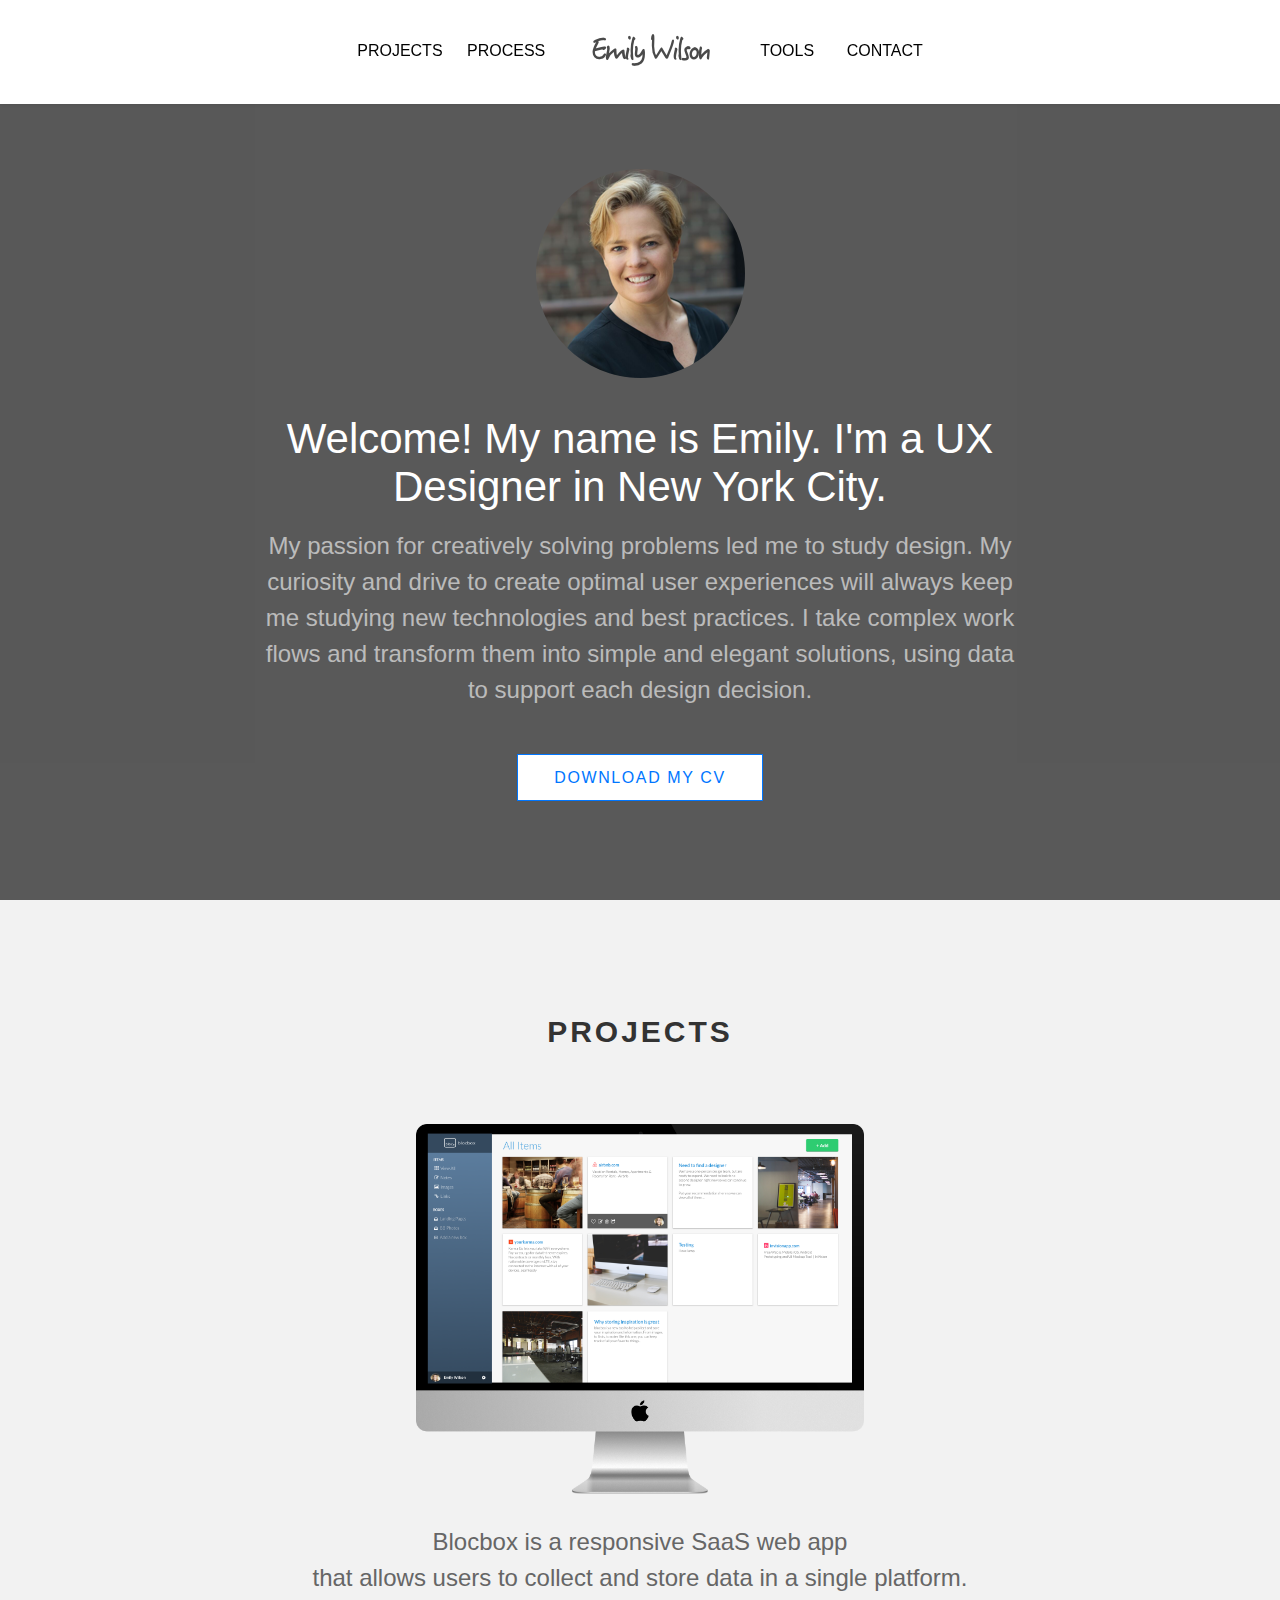
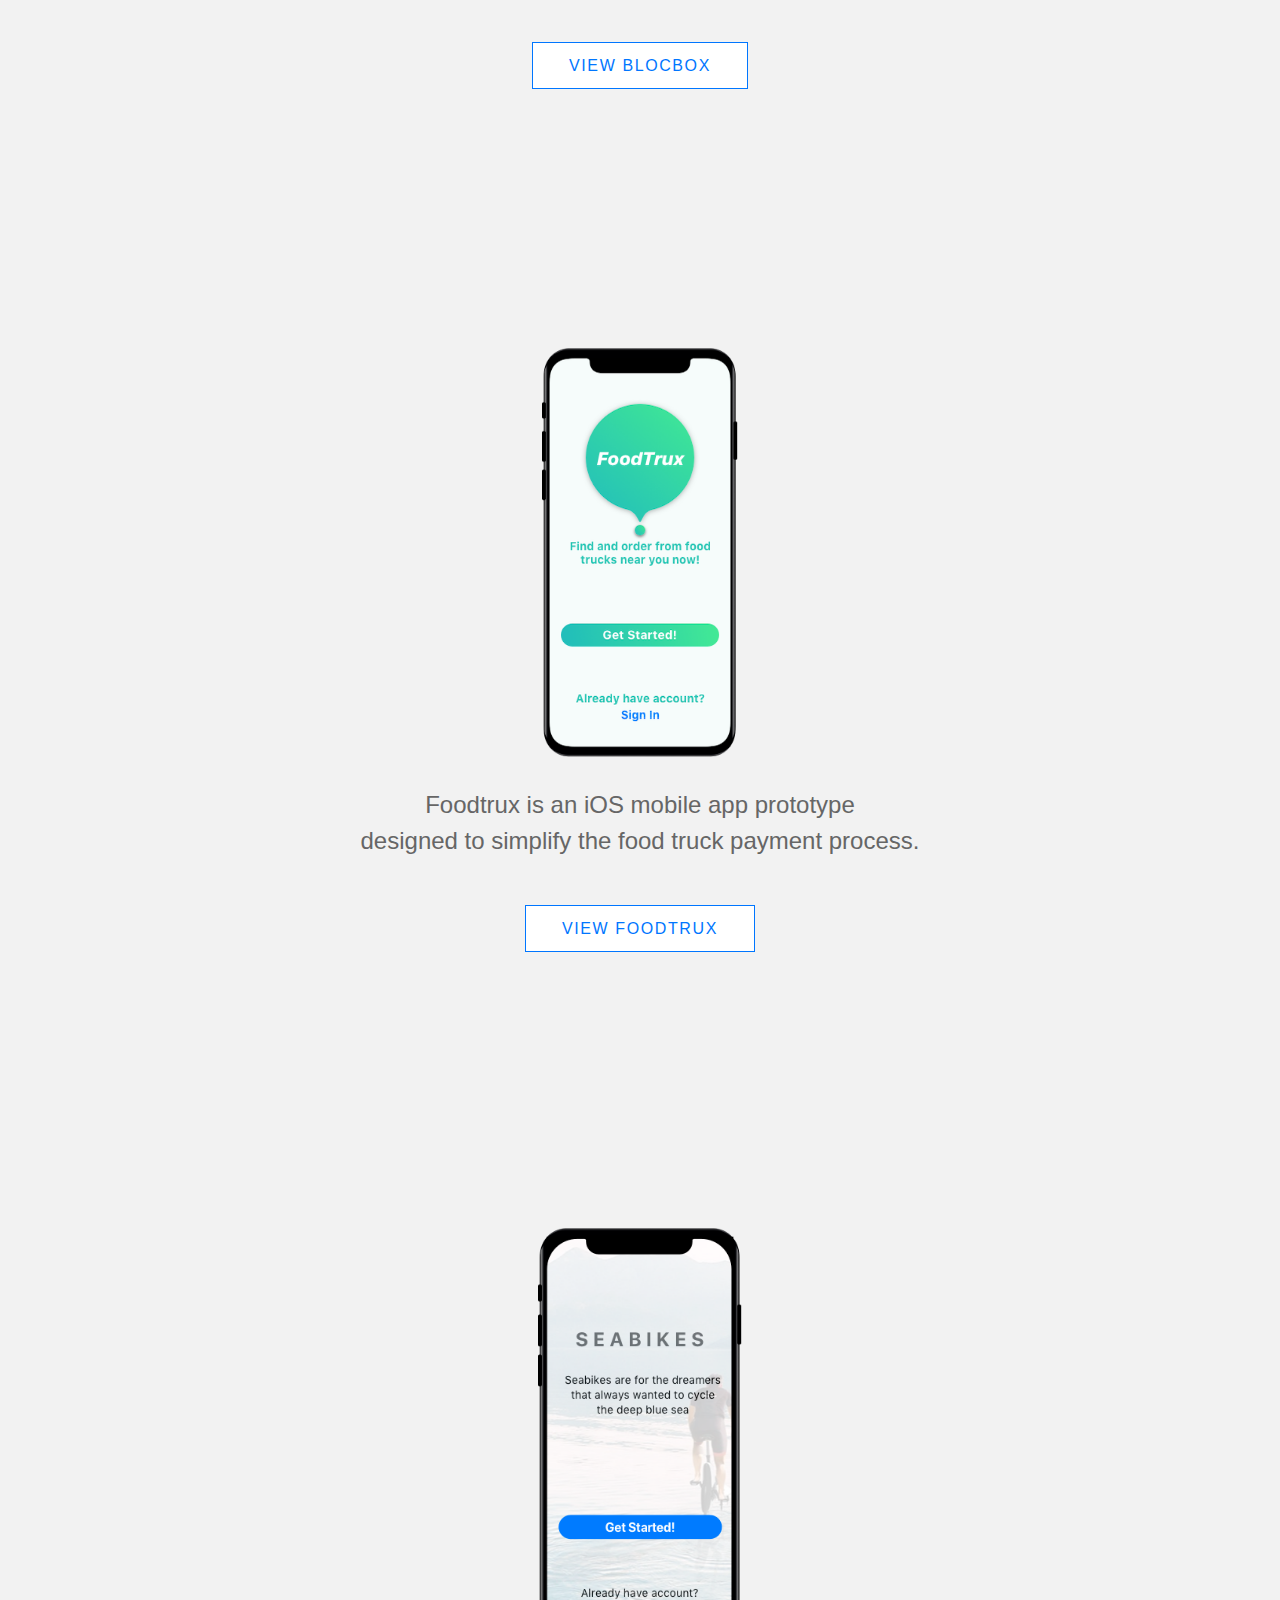
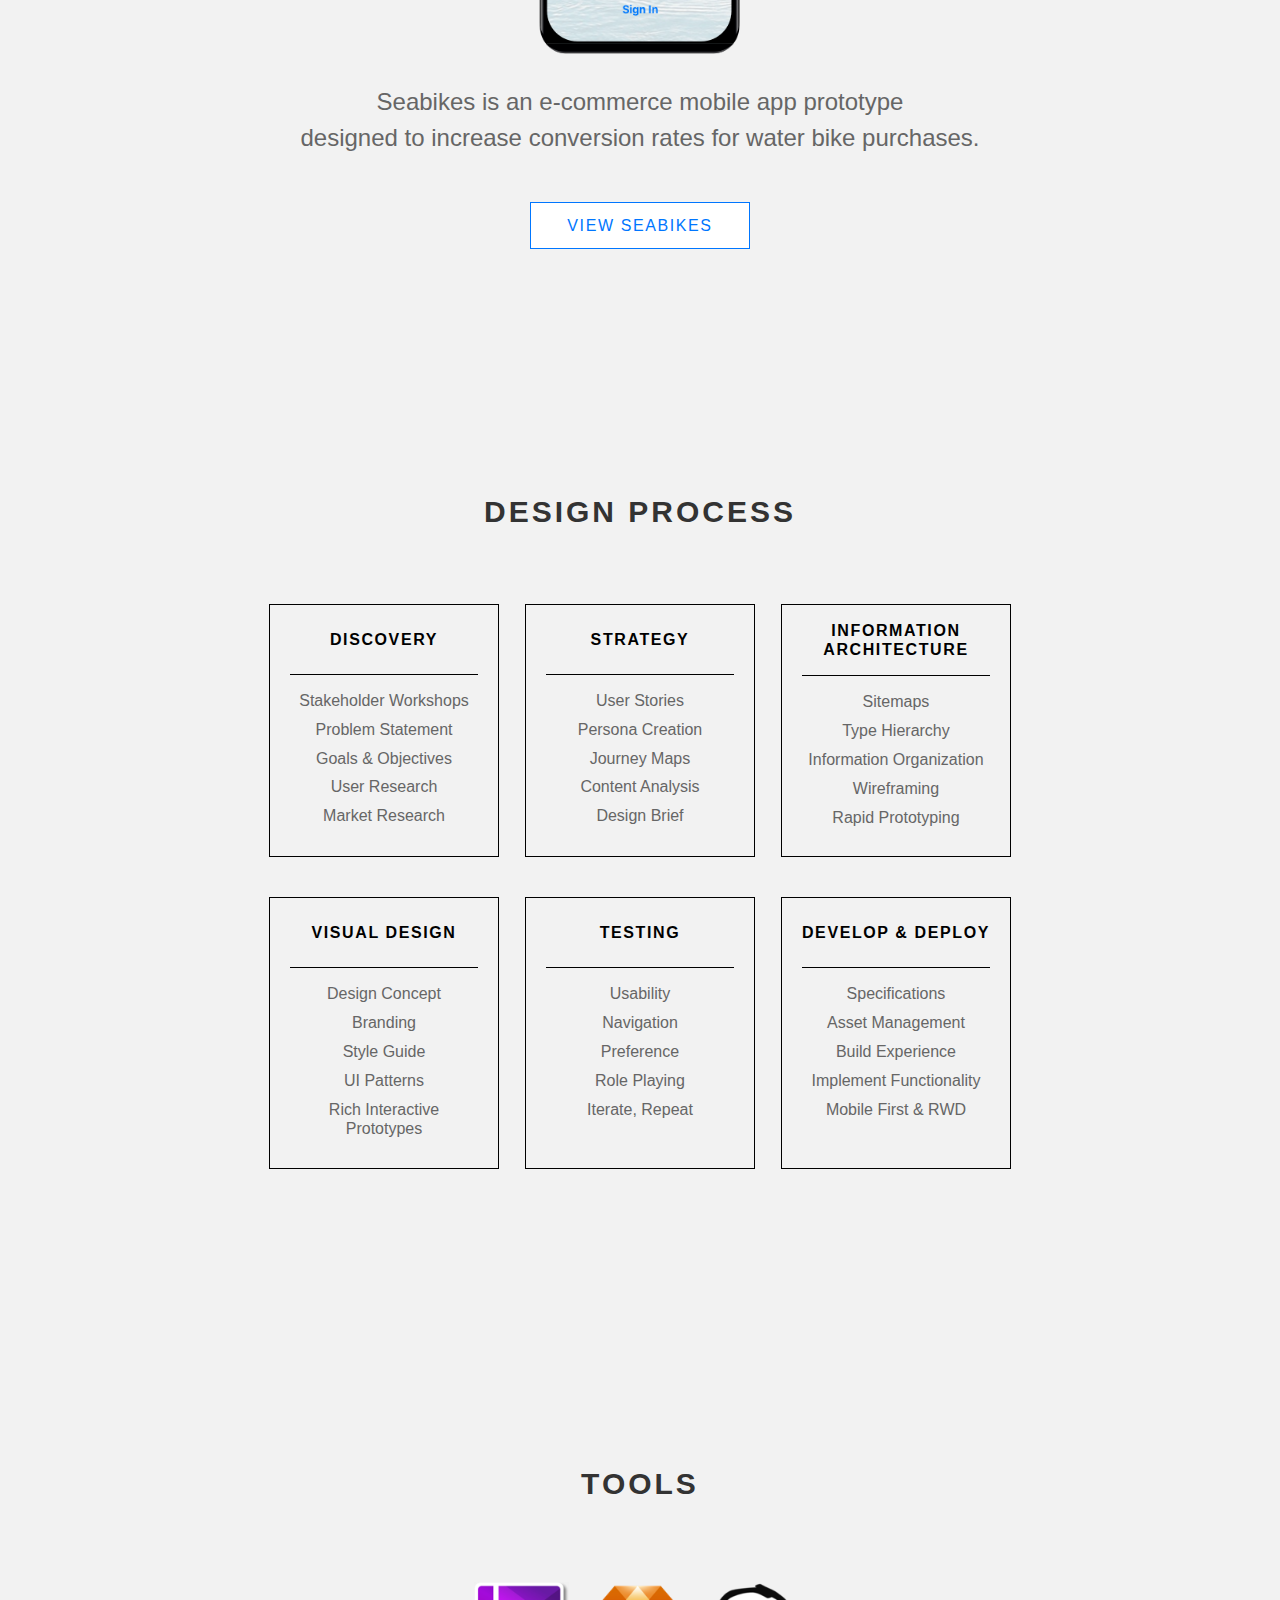
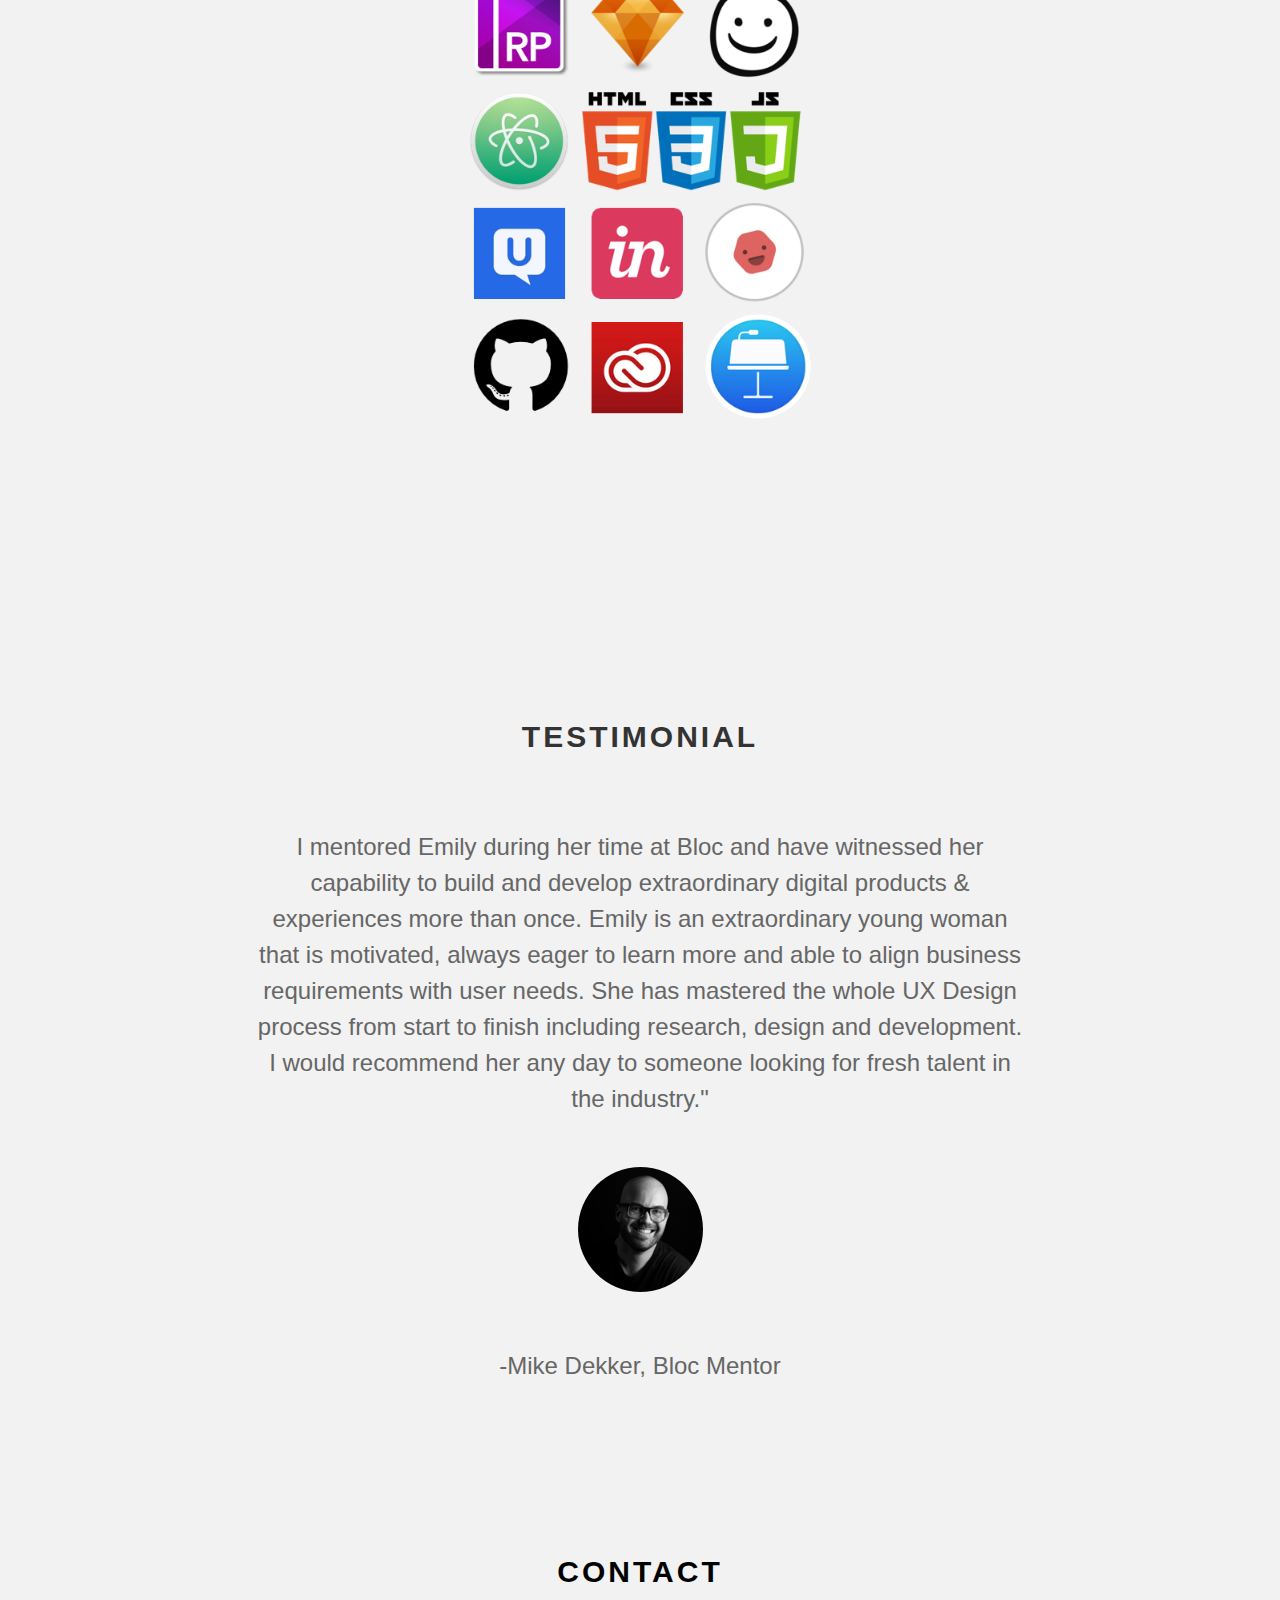
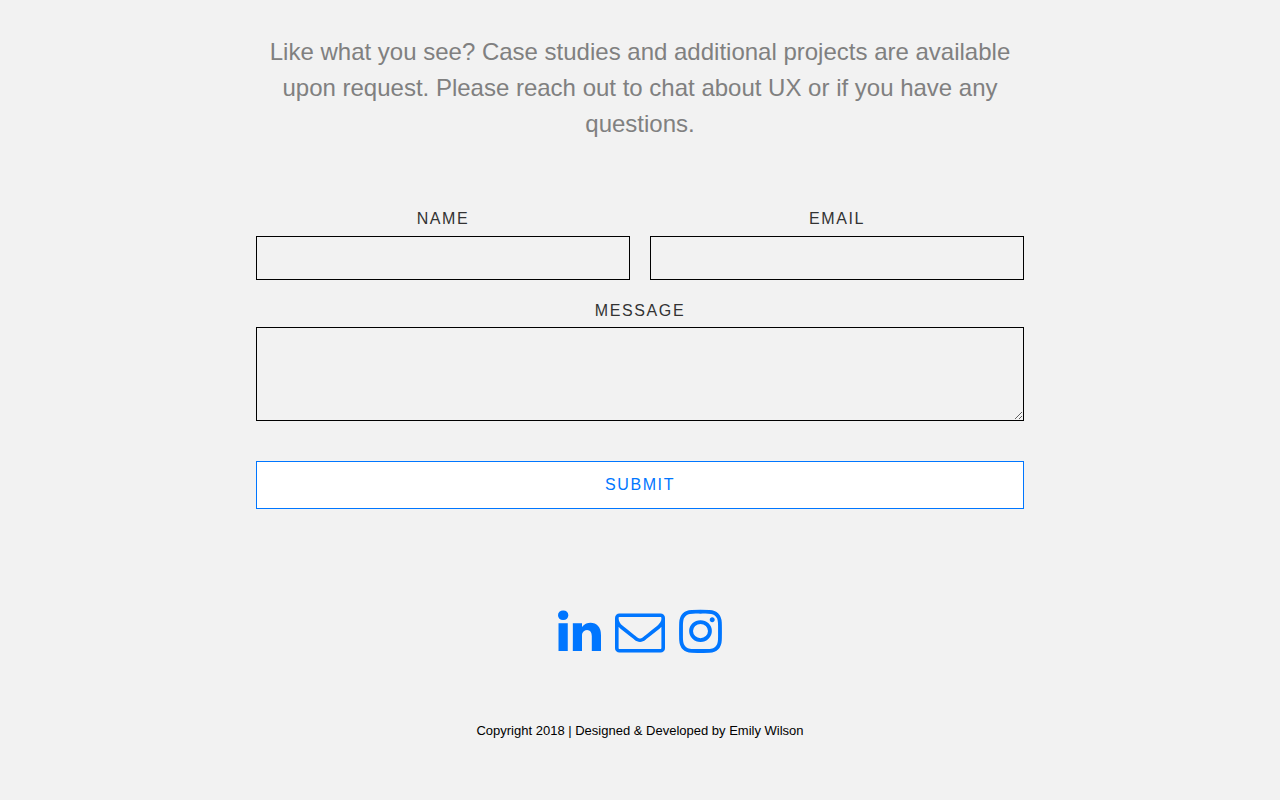
==== index.html @ 31e98c20 "changing font color" ====
<!doctype html>

<html lang="en">
	<head>
		<!-- Global site tag (gtag.js) - Google Analytics -->
		<script async src="https://www.googletagmanager.com/gtag/js?id=UA-127426540-1"></script>
		<script>
  	window.dataLayer = window.dataLayer || [];
  	function gtag(){dataLayer.push(arguments);}
  	gtag('js', new Date());

  	gtag('config', 'UA-127426540-1');
		</script>
	  <meta charset="utf-8">
    <meta http-equiv="X-UA-Compatible" content="IE=edge">
    <meta name="viewport" content="width=device-width, initial-scale=1">

	  <title>UX Designer Portfolio | Emily Wilson</title>
	  <meta name="description" content="I'm Emily Wilson, a UX designer based in the Greater New York City area.">
	  <meta name="author" content="Emily Wilson">

	  <link rel="stylesheet" href="css/reset.css">
	  <link rel="stylesheet" href="css/font-awesome.min.css">
    <link rel="stylesheet" href="css/icon-font.min.css">
		<link rel="stylesheet" href="css/styles.css?v=1.0">
		<link rel="icon" type="image/png" href="img/favicon.png" sizes="16x16">
	</head>

	<body>
		<nav class="menu menu--fixed">
			<ul class="menu__list">
				<li class="menu__item">
					<a href="#my-work" class="menu__link">PROJECTS</a>
				</li>
				<li class="menu__item">
					<a href="#skills" class="menu__link">PROCESS</a>
				</li>
				<li class="menu__item menu__item--brand">
					<a href="#home" class="menu__link"><img src="img/EmilyWilsonLogo2.png" class="mockbg"/></a>
				</li>
				<li class="menu__item">
					<a href="#aboutme" class="menu__link">TOOLS</a>
				</li>
				<li class="menu__item">
					<a href="#contact" class="menu__link">CONTACT</a>
				</li>
			</ul>
		</nav>

		<section id="home" class="section section--flex section--center">
  		<div class="overlay"></div>
			<div class="section__container section__container--jumbo clearfix"/>
				<br></br>
				<img src="img/emilypic.png" align="center" class="mockbg"/>
				<br></br>
        <h1><font color="white">Welcome! My name is Emily. I'm a UX Designer in New York City.</h1>
				<p>My passion for creatively solving problems led me to study design. My curiosity and drive to create optimal user experiences will always keep me studying new technologies and best practices. I take complex work flows and transform them into simple and elegant solutions, using data to support each design decision.</p></font>
				<br></br>
				<a href="img/EmilyWilson_UX_Designer1.pdf" class="btn btn--primary btn--lg">Download my CV</a><br></br>
			</div>
		</section>

		<section id="my-work" class="section section--flex section--center">
			<div class="overlay"></div>
			<div class="section__container--jumbo clearfix"/>
				<h2 class="section__title">PROJECTS</h2>
				<br></br>
				<img src="img/blocboxscale1.png" align="middle" style="width:35%" class="mockbg"/>
				<br></br>
				<p>Blocbox is a responsive SaaS web app</p>
				<p>that allows users to collect and store data in a single platform.</p>
				<br></br>
				<a href="https://projects.invisionapp.com/share/JXOAKZWT6BK#/screens" class="btn btn--primary btn--lg">View Blocbox</a>
			</div>
		</section>

		<section id="my-work" class="section section--flex section--center">
			<div class="overlay"></div>
			<div class="section__container--jumbo clearfix"/>
				<img src="img/foodtrux1.png" align="middle" style="width:35%" class="mockbg"/>
				<br></br>
				<p>Foodtrux is an iOS mobile app prototype</p>
				<p>designed to simplify the food truck payment process.</p>
				<br></br>
				<a href="https://projects.invisionapp.com/share/ZWOJFF0TDQX#/screens" class="btn btn--primary btn--lg">View Foodtrux</a>
			</div>
		</section>

		<section id="my-work" class="section section--flex section--center">
			<div class="overlay"></div>
			<div class="section__container--jumbo clearfix"/>
				<img src="img/seabikes1.png" align="middle" style="width:30%" class="mockbg"/>
				<br></br>
				<p>Seabikes is an e-commerce mobile app prototype</p>
				<p>designed to increase conversion rates for water bike purchases.</p>
				<br></br>
				<a href="https://projects.invisionapp.com/share/ARMYK23VFE2#/screens" class="btn btn--primary btn--lg">View Seabikes</a>
				<br></br>
			</div>
		</section>

		<section id="skills" class="section section--flex section--center">
			<div class="section__container">
				<h2 class="section__title">DESIGN PROCESS</h2>
				<br></br>
				<div class="flex-grid-thirds">
					<div class="col panel">
						<div class="panel__body">
							<h3 class="panel__title">DISCOVERY</h3>
							<ul class="panel__list">
								<li>Stakeholder Workshops</li>
								<li>Problem Statement</li>
								<li>Goals & Objectives</li>
								<li>User Research</li>
								<li>Market Research</li>
							</ul>
						</div>
					</div>
					<div class="col panel">
						<div class="panel__body">
							<h3 class="panel__title">STRATEGY</h3>
							<ul class="panel__list">
								<li>User Stories</li>
								<li>Persona Creation</li>
								<li>Journey Maps</li>
								<li>Content Analysis</li>
								<li>Design Brief</li>
							</ul>
						</div>
					</div>
					<div class="col panel">
						<div class="panel__body">
							<h3 class="panel__title">INFORMATION ARCHITECTURE</h3>
							<ul class="panel__list">
								<li>Sitemaps</li>
								<li>Type Hierarchy</li>
								<li>Information Organization</li>
								<li>Wireframing</li>
								<li>Rapid Prototyping</li>
							</ul>
						</div>
					</div>
					<div class="col panel">
						<div class="panel__body">
							<h3 class="panel__title">VISUAL DESIGN</h3>
							<ul class="panel__list">
								<li>Design Concept</li>
								<li>Branding</li>
								<li>Style Guide</li>
								<li>UI Patterns</li>
								<li>Rich Interactive Prototypes</li>
							</ul>
						</div>
					</div>
					<div class="col panel">
						<div class="panel__body">
							<h3 class="panel__title">TESTING</h3>
							<ul class="panel__list">
								<li>Usability</li>
								<li>Navigation</li>
								<li>Preference</li>
								<li>Role Playing</li>
								<li>Iterate, Repeat</li>
							</ul>
						</div>
					</div>
					<div class="col panel">
						<div class="panel__body">
							<h3 class="panel__title">DEVELOP & DEPLOY</h3>
							<ul class="panel__list">
								<li>Specifications</li>
								<li>Asset Management</li>
								<li>Build Experience</li>
								<li>Implement Functionality</li>
								<li>Mobile First & RWD</li>
							</ul>
						</div>
					</div>
				</div>
			</div>
		</section>

		<section id="aboutme" class="section section--flex section--center">
			<div class="section__container--jumbo clearfix"/>
				<h2 class="section__title">TOOLS</h2>
				<br></br>
				<img src="img/technologies.png" align="middle" style="width:80%"/>
			</div>
		</section>

		<section id="aboutme" class="section section--flex section--center">
			<div class="overlay"></div>
			<div class="section__container section__container--jumbo clearfix"/>
				<h2 class="section__title">TESTIMONIAL</h2>
				<br></br>
				<p>I mentored Emily during her time at Bloc and have witnessed her capability to build and develop extraordinary digital products & experiences more than once. Emily is an extraordinary young woman that is motivated, always eager to learn more and able to align business requirements with user needs. She has mastered the whole UX Design process from start to finish including research, design and development. I would recommend her any day to someone looking for fresh talent in the industry."</p>
				<img src="img/mikedekker.png"/>
				<p>-Mike Dekker, Bloc Mentor</p>
			</div>
		</section>

		<section id="contact" class="section section--flex section--center">
		<div class="overlay"></div>
			<div class="section__container section__container--jumbo clearfix"/>
				<h2 class="section__title"><font color="black">CONTACT</h2></font>
				<p><font color="grey">Like what you see? Case studies and additional projects are available upon request. Please reach out to chat about UX or if you have any questions.</p></font>
				<br></br>
				<form class="form" accept-charset="UTF-8" action="https://formkeep.com/f/215454453ca5" method="POST">
					<div class="form__group form__group--half">
						<label class="form__label">Name</label>
						<input type="text" class="form__control" name="name" />
					</div>
					<div class="form__group form__group--half">
						<label class="form__label">Email</label>
						<input type="email" class="form__control" name="email"/>
					</div>
					<div class="form__group">
						<label class="form__label">Message</label>
						<textarea class="form__control" rows="4" name="message"></textarea>
					</div>
					<button type="submit" class="btn btn--primary btn--block btn--lg">Submit</button><br></br><br></br>
				</form>
				<div class="panel__symbol" align="center">
				<object align="center">
					<font color="white"><a href="https://www.linkedin.com/in/emily-wilson-profile" target="blank" <i class="fa fa-linkedin"></i></a></font>
					<font color="white"><a href="mailto:emilywilsondigitaldesign.com" target="blank" <i class="fa fa-envelope-o"></i></a></font>
					<font color="white"><a href="http://www.instagram.com/techoutemily" target="blank" <i class="fa fa-instagram"></i></a></font>
				</object>
				<p><font color="black" size="-1">Copyright 2018 | Designed & Developed by Emily Wilson</p></font>
			</div>
		</section>

		<script src="js/jquery.js"></script>
		<script src="js/scripts.js"></script>
	</body>
</html>
---- css/styles.css ----
* {
	box-sizing: border-box;
	-moz-box-sizing: border-box;
	-webkit-box-sizing: border-box;
}
*:before,
*:after {
  -webkit-box-sizing: border-box;
  -moz-box-sizing: border-box;
  box-sizing: border-box;
}
html {
  font-size: 10px;
  -webkit-tap-highlight-color: rgba(0, 0, 0, 0);
}

body {
	font-family: 'Roboto', sans-serif;
	font-size: 14px;
	line-height: 1.42857143;
	color: #333333;
	background: #F2F2F2 url(../img/grid-bg.png);
}

input,
button,
select,
textarea {
  font-family: inherit;
  font-size: inherit;
  line-height: inherit;
}
p {
	line-height: 1.5em;
	margin-bottom: 1em;
	color: #666666;
}
small {
  font-size: 80%;
}
b,
strong {
  font-weight: bold;
}
img {
  vertical-align: middle;
}

ul, ol {
	margin: 0 auto 10px;
}
ul li,
ol li {
	color: #666666;
}

/* social icon */
.contacts-list {
  padding: 0;
  margin: 0 auto;
  list-style: none;
  max-width: 600px;
  display: flex;
  -webkit-flex-flow: row wrap;
  justify-content: space-between;

}
.contact-item {
  width: 65px;
  height: 65px;
  margin: 0 auto 10px;
  font-size: 4em;
	color:#0076FF;
}
.contact-item a {
	background: transparent;
	border-style: solid;
	border-width: 0px;
	display: block;
	width: 100%;
	padding: 12px;
	height: 65px;
}
.contact-item .mail { color: #0076FF }
.contact-item .linkedin { color: #0076FF }
.contact-item .instagram { color: #0076FF }
.panel__symbol{ color:#0076FF}

html, body, div, span, applet, object, iframe,
h1, h2, h3, h4, h5, h6, p, blockquote, pre,
a, abbr, acronym, address, big, cite, code,
del, dfn, em, img, ins, kbd, q, s, samp,
small, strike, strong, sub, sup, tt, var,
b, u, i, center,
dl, dt, dd,
fieldset, form, label, legend,
table, caption, tbody, tfoot, thead, tr, th, td,
article, aside, canvas, details, embed,
figure, figcaption, footer, header, hgroup,
menu, nav, output, ruby, section, summary,
time, mark, audio, video {
	margin: 0;
	padding: 0;
	border: 0;
	font-size: 100%;
	font: "Heiti TC";
	vertical-align: baseline;
}

/* TITLES */
h1 {
	font-size: 36px;
	line-height: 1.15em;
}
h1, h2, h3, .btn,
.menu__item.menu__item--brand,
.form__label {
	font-family: 'Montserrat', sans-serif;
	text-transform: uppercase;
	letter-spacing: .1em;
}
h2 {
  font-size: 30px;
  margin-bottom: .5em;
}
h3 {
  font-size: 16px;
}
.section__title {
	text-align: center;
	margin-bottom: .8em;
}





/* LINKS AND BUTTONS */
a {
	color: #0076FF;
	text-decoration: none;
}
a:hover {
	text-decoration: underline;
}
.btn {
  display: inline-block;
  margin-bottom: 0;
  font-weight: normal;
  text-align: center;
  vertical-align: middle;
  -ms-touch-action: manipulation;
      touch-action: manipulation;
  cursor: pointer;
  border: 1px solid transparent;
  white-space: nowrap;
  padding: 6px 12px;
  font-size: 14px;
  line-height: 1.42857143;
  -webkit-user-select: none;
  -moz-user-select: none;
  -ms-user-select: none;
  user-select: none;
}
.btn:hover,
.btn:focus,
.btn.focus {
  color: #333333;
  text-decoration: none;
}
.btn:active,
.btn.active {
  outline: 0;
  background-image: none;
  -webkit-box-shadow: inset 0 3px 5px rgba(0, 0, 0, 0.125);
  box-shadow: inset 0 3px 5px rgba(0, 0, 0, 0.125);
}
.btn--block {
	width: 100%;
}
.btn--default {
	background: #FFFFFF;
	border-color: #999999;
	color: #666;
}
.btn--default:hover {
	background: #999999;
	color: #FFFFFF;
}
.btn--primary {
	background: #FFFFFF;
	border-color: #0076FF;
	color: #0076FF;
}
.btn--primary:hover {
	background: #0076FF;
	color: #FFFFFF;
}
.btn--lg {
  padding: 12px 36px;
  font-size: 16px;
  line-height: 1.3333333;
}
.btn__group {
	overflow: auto;
	height: auto;
}
.btn__group > .btn {
	border-radius: 0;
	float: left;
	margin: 0 -1px;
}
.btn__group > .btn:first-child {
	border-radius: 4px 0 0 4px;
	margin: 0;
}
.btn__group > .btn:last-child {
	border-radius: 0 4px 4px 0;
	margin: 0;
}
.btn.disabled {
  cursor: not-allowed;
  opacity: 0.65;
  filter: alpha(opacity=65);
}

/* labels */
.keywords {
	color: #999999;
	list-style-type: none;
	padding: 0;
	margin: 10px 0 20px;
}
.keywords > li {
	display: inline-block;
	line-height: 2em;
}
.label {
	border-radius: 4px;
	font-size: .85em
}
.label--primary {
	background: #0076FF;
	padding: 2px 8px;
	color: #FFFFFF;
}
.label--default {
	background: #999;
	padding: 2px 8px;
	color: #FFFFFF;
}

/* FORMS */
.form {
	margin: 20px auto;
}
.form__group {
	display: block;
	margin: 0 auto 20px
}
.form__label {
	margin-bottom: 5px;
	display: block;
}
.form__control {
  display: block;
  width: 100%;
  height: 44px;
  padding: 6px 12px;
  font-size: 14px;
  line-height: 1.42857143;
  color: #666;
  border: 1px solid #000;
	background-color: transparent;
	box-shadow: none;
}
.form__control.animate {
  background: #FFFFFF;
  border: 1px solid #CCC;
  box-shadow: 0 1px 3px rgba(0,0,0,.1) inset;
}
.form__control:focus {
  border-color: #0076FF;
  outline: 0;
}
.form__control::-moz-placeholder {
  color: #999999;
  opacity: 1;
}
.form__control:-ms-input-placeholder {
  color: #999999;
}
.form__control::-webkit-input-placeholder {
  color: #999999;
}
.form__control::-ms-expand {
  border: 0;
  background-color: transparent;
}
textarea.form__control {
  height: auto;
  overflow: auto;
  resize: vertical;
  max-height: 200px;
}

/* PANELS */
.panel {
	border: 1px solid #000000;
	display: block;
	position: relative;
	max-width: 270px;
}
.panel__header {
	border-bottom: 1px solid #000000;
	display: flex;
	justify-content: center;
	align-items: center;
	padding: 50px 20px;
	position: relative;
	overflow: hidden;
	height: 151px;
}
.panel__header > img {
    position:absolute;
}
.panel__header > .mockbg {
    width: 100%;
    height: 100%;
    top:0;
    left:0;
}
.panel__image {
	opacity: 0;
	transition: 1s ease-in-out;
}
.panel__image.animate {
	opacity: 1;
}
@keyframes imagemock {
	from {
		opacity: 0;
	}
    to {
		opacity: 1;
    }
}
.panel .panel__image {
	width: 110%;
	left: 50%;
	top: 50%;
	transform: translate(-50%, -50%) scale(1.2);
}
.panel .panel__image.panel__image--horizontal {
  height: 100%;
  width: auto;
}
.panel.animate {
	text-decoration: none;
	box-shadow: 0px 1px 5px rgba(0,0,0,.1);
	-moz-box-shadow: 0px 1px 5px rgba(0,0,0,.1);
	-webkit-box-shadow: 0px 1px 5px rgba(0,0,0,.1);
}
.panel:hover {
	top: -1px;
	box-shadow: 0px 3px 10px rgba(0,0,0,.08);
	-moz-box-shadow: 0px 3px 10px rgba(0,0,0,.08);
	-webkit-box-shadow: 0px 3px 10px rgba(0,0,0,.08);
}
.panel.animate,
.panel.animate .panel__header,
.panel.animate .panel__title {
	border-color: #DDD;
}
.panel.animate{
	background: #FFFFFF
}
.form__control,
.panel,
.panel .panel__header,
.panel .panel__title,
.panel .panel__image,
.panel .panel__body {
	transition: all .8s ease-in-out;
}
.triangle-down-right {
    width: 10%;
    height: 0;
    padding-top: 10%;
    overflow: hidden;
}
.panel__symbol {
	font-size: 50px;
	font-weight: 200;
	color: #0076FF;
	align-items: center;
}
.panel__body {
	padding: 0 20px 20px;
	text-align: center;
}
.panel__title {
	color: #000000;
	padding: 1em 0;
	border-bottom: 1px solid #000000;
	margin-bottom: 1em;
	line-height: 1.2em;
	min-height: 70px;
	display: flex;
	align-items: center;
	justify-content: center;
	flex-wrap: wrap;
}
.panel__title small{
	display: block;
	width: 100%;
	height: 70%;
	opacity: .3;
}
.panel__list {
	margin: 0;
	padding: 0;
	list-style: none;
	/*font-weight: 100*/
	color: #666666
}
.panel__list > li {
	margin: 0 auto .6em;
	line-height: 1.2em;
}
.scaling-svg-container {
 position: relative;
 height: 0;
 width: 100%;
 padding: 0;
 padding-bottom: 100%;
}
.scaling-svg {
 position: absolute;
 height: 100%;
 width: 100%;
 left: 0;
 top: 0;
}


/* MENU */
.menu {
	background: #FFFFFF;
	width: 100%;
	text-align: center;
	padding: 20px 0;
	box-shadow: 0px 1px 3px rgba(0,0,0,.08);
	-moz-box-shadow: 0px 1px 3px rgba(0,0,0,.08);
	-webkit-box-shadow: 0px 1px 3px rgba(0,0,0,.08);
}
.menu__list {
	list-style: none;
	margin: 0;
	padding: 0;
}
.menu__item {
	display: none;
	margin: 0 10px;
    vertical-align: middle;
}
.menu__item.menu__item--brand {
	display: inline-block;
}
.menu__link {
	color: #000000;
	min-width: 70px;
	display: block;
	text-align: center;
}
.menu__item.menu__item--brand > .menu__link {
	font-size: 16px;
	line-height: 1.1em;
	color: #0076FF;
	font-weight: 700;
}


/* SECTIONS */
.section--flex {
	display: flex;
	padding: 40px 0;
	height: auto;
}
.section--center {
	justify-content: center;
	align-items: center;
}
.section__container {
	width: 80vw;
}
.section__container--jumbo {
	text-align: center;
	position: relative;
}
.section__container--jumbo h1 {
	font-size: 32px;
	color: #0076FF;
	text-align: center;
	margin: 0 auto .2em;
	font-family: "Roboto", sans-serif;
	text-transform: none;
	letter-spacing: 0;
}
.section__container--jumbo p {
	font-size: 16px;
}

/* GRID */
.flex-grid,
.flex-grid-thirds {
	display: block;
}
.flex-grid-thirds .col {
  width: 100%;
  margin: 0 auto 40px;
}

/* SVG ANIMATION */
.path {
	fill:none;
	stroke:#0076FF;
	stroke-dasharray: 1000;
	stroke-dashoffset: 1000;
	stroke-width: 2;
}
.path--round {
	join: round;
	stroke-linejoin:round;
}
.path--thin {
	stroke-width: 1;
}
.path--animation {
	animation: dash 4s forwards;
}
@keyframes dash {
	from {}
    to {
        stroke-dashoffset: 0;
    }
}



.text--mock {
	background: rgba(0,0,0,.3);
	color: transparent;
	transition: .7s ease-in;
}
.text--mock.animate {
	background: rgba(0,0,0,0);
	color: currentColor;
}


/* ABOUT */
#about .section__container {
	display: flex;
	flex-direction: column-reverse;
}
.about__col {
	padding: 0 20px;
}
.about__col--left {
	flex: 1;
	align-self: flex-end;
}
.about__col--right {
	flex: 2;
}
.about__col--right p {
	font-size: 16px;
	font-weight: 300;
}
.education-list {
	list-style-type: none;
	padding: 0;
	margin: 0;
}
.education-list__item {
	margin-top: 20px;
}
.education-list h3{
	font-size: 14px;
	line-height: 1.1em;
	margin-bottom: .5em;
	color: #000000;
}

.education-list p{
	line-height: 1.1em;
	color: #999;
	font-style: italic;
}


/* Work detail */
#work__detail {
	flex-direction: column-reverse;
	align-items: flex-start;
	justify-content: space-around;
}
.work__gallery {
	display: flex;
	flex-wrap: wrap;
	width: 100%;
}
.work__gallery .panel {
	width: calc(50% - 20px);
	margin: 10px auto;
	border-color: #DDDDDD;
}
.work__gallery .panel__header {
	border: none;
}
.work__data {
	padding: 0 20px;
}
.work__data .work__title {
	margin: 5px auto 60px;
}
.work__data h2{
	font-size: 20px;
}
.work__data .work__title small{
	display: block;
	font-size: .5em;
	color: #999;
}
.work__data .topic{
	margin: 30px auto;
}
.lg-sub-html p {
	color: rgba(255,255,255,.7)
}

/* Home section */
video {
  position: absolute;
  top: 50%;
  left: 50%;
  min-width: 100%;
  min-height: 100%;
  width: auto;
  height: auto;
  z-index: -1;
  transform: translateX(-50%) translateY(-50%);
  background-size: cover;
}
#home {
	overflow: hidden;
	position: relative;
}
#home .overlay {
  background: rgba(50, 50, 50, 0.8);
  position: absolute;
  top: 0;
  left: 0;
  width: 100%;
  height: 100%;
}
#home h1 {
	font-weight: 100;
	color: #FFFFFF
}
#home p {
	font-weight: 300;
	color: rgba(255,255,255,.6)
}


/* Contact seciton */
#contact p {
	text-align: center;
	margin-top: 40px
}


/* toast */
.toast {
	background: #9CD35B;
	position: fixed;
	bottom: -80px;
	left: 10px;
	transition: bottom .3s ease-out;
	overflow: auto;
	height: auto;
	padding: 15px	;
	display: flex;
}
.toast.animate {
	bottom: 10px;
}
.toast p, .toast .lnr {
	color: #467C16
}
.toast .lnr {
	font-size: 2em;
	padding-right: 10px;
}
.toast strong {
	text-transform: uppercase;
	display: block;
}
.toast p {
	margin-bottom: 0
}

/*		TABLETS		*/


@media screen and (min-width: 768px) {
	.menu__item {
		display: inline-block;
	}
	.section__container {
		width: 60vw;
	}
	.flex-grid {
	  display: flex;
	}
	.flex-grid .col {
	  flex: 1;
	}
	.flex-grid-thirds {
	  display: flex;
	  justify-content: space-around;
	  flex-wrap: wrap;
	}
	.flex-grid-thirds .col {
	  width: calc(50% - 20px);
	}
	.form__group--half {
		width: calc(50% - 10px);
		display: inline-block;
		float: left;
	}
	.form__group--half:nth-child(2) {
		float: right;
	}
	form button[type="submit"] {
		margin-top: 20px;
	}
	.section__container--jumbo h1 {
		font-size: 42px;
		margin: 0 auto .4em;
	}
	.section__container--jumbo p {
		font-size: 24px;
	}
	#about .section__container {
		flex-direction: row;
	}
	#work__detail {
		min-height: calc(100vh - 70px);
		margin-top: 100px;
		padding: 0 20px;
		flex-direction: row;
	}
	.work__gallery {
		display: inline-flex;
		width: 30vw
	}
	.work__data {
		width: 70vw
	}
	.work__gallery .panel {
		width: calc(100% - 20px);
		margin: 10px
	}
	#home {
		padding-top: 80px;
	}
	.section--flex {
		min-height: 100vh;
	}
	.menu {
		position: fixed;
		top: 0;
		left: 0;
		z-index: 1;
	}

}


@media screen and (min-width: 992px) {
	.work__gallery {
		width: 35vw
	}
	.work__data {
		width: 55vw
	}
	.flex-grid-thirds .col {
	  width: 30%;
	}
	.work__gallery .panel {
		width: calc(50% - 20px);
		margin: 10px
	}
}


/********************/
/*					*/
/*	  TVS & lg		*/
/*					*/
/********************/

/* Dispositivos com largura mínima de 1200 pixels. Por exemplo TVs. */


@media screen and (min-width: 1200px) {}


@-ms-viewport{
  width: device-width;
}
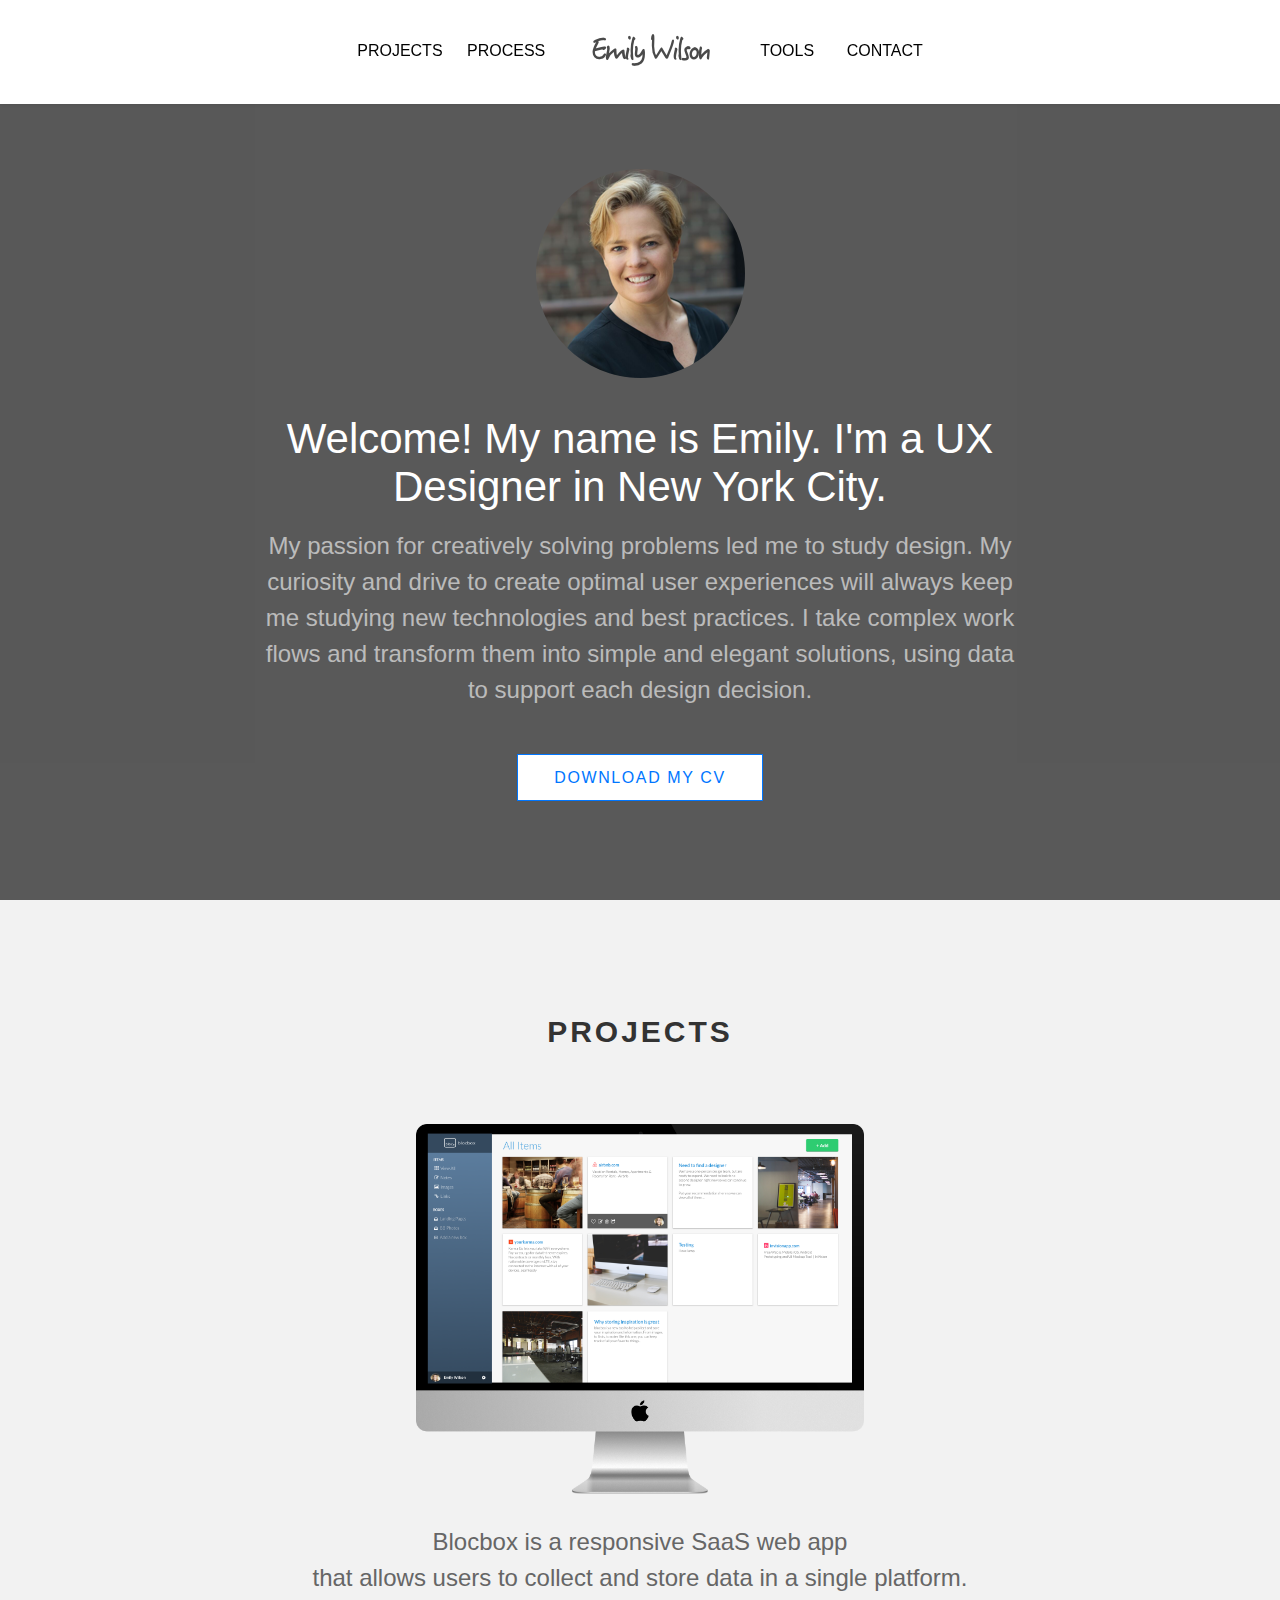
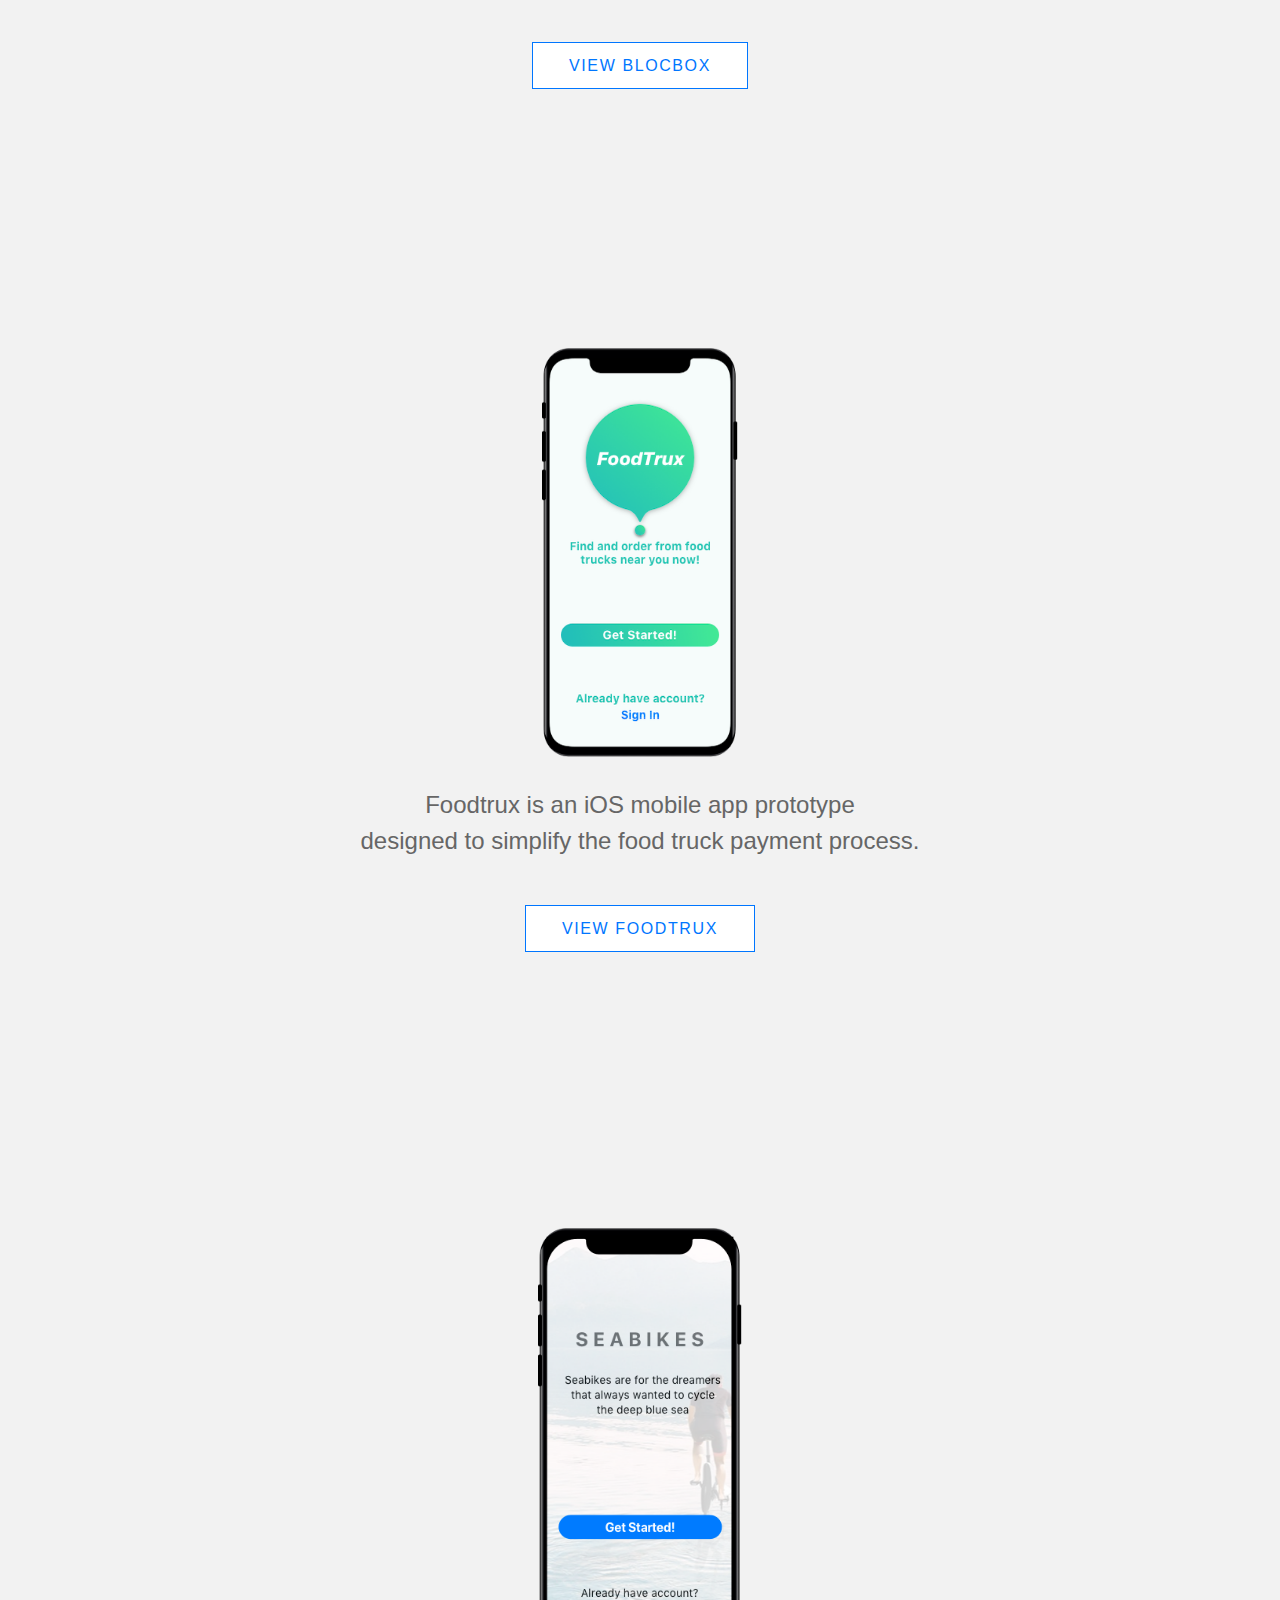
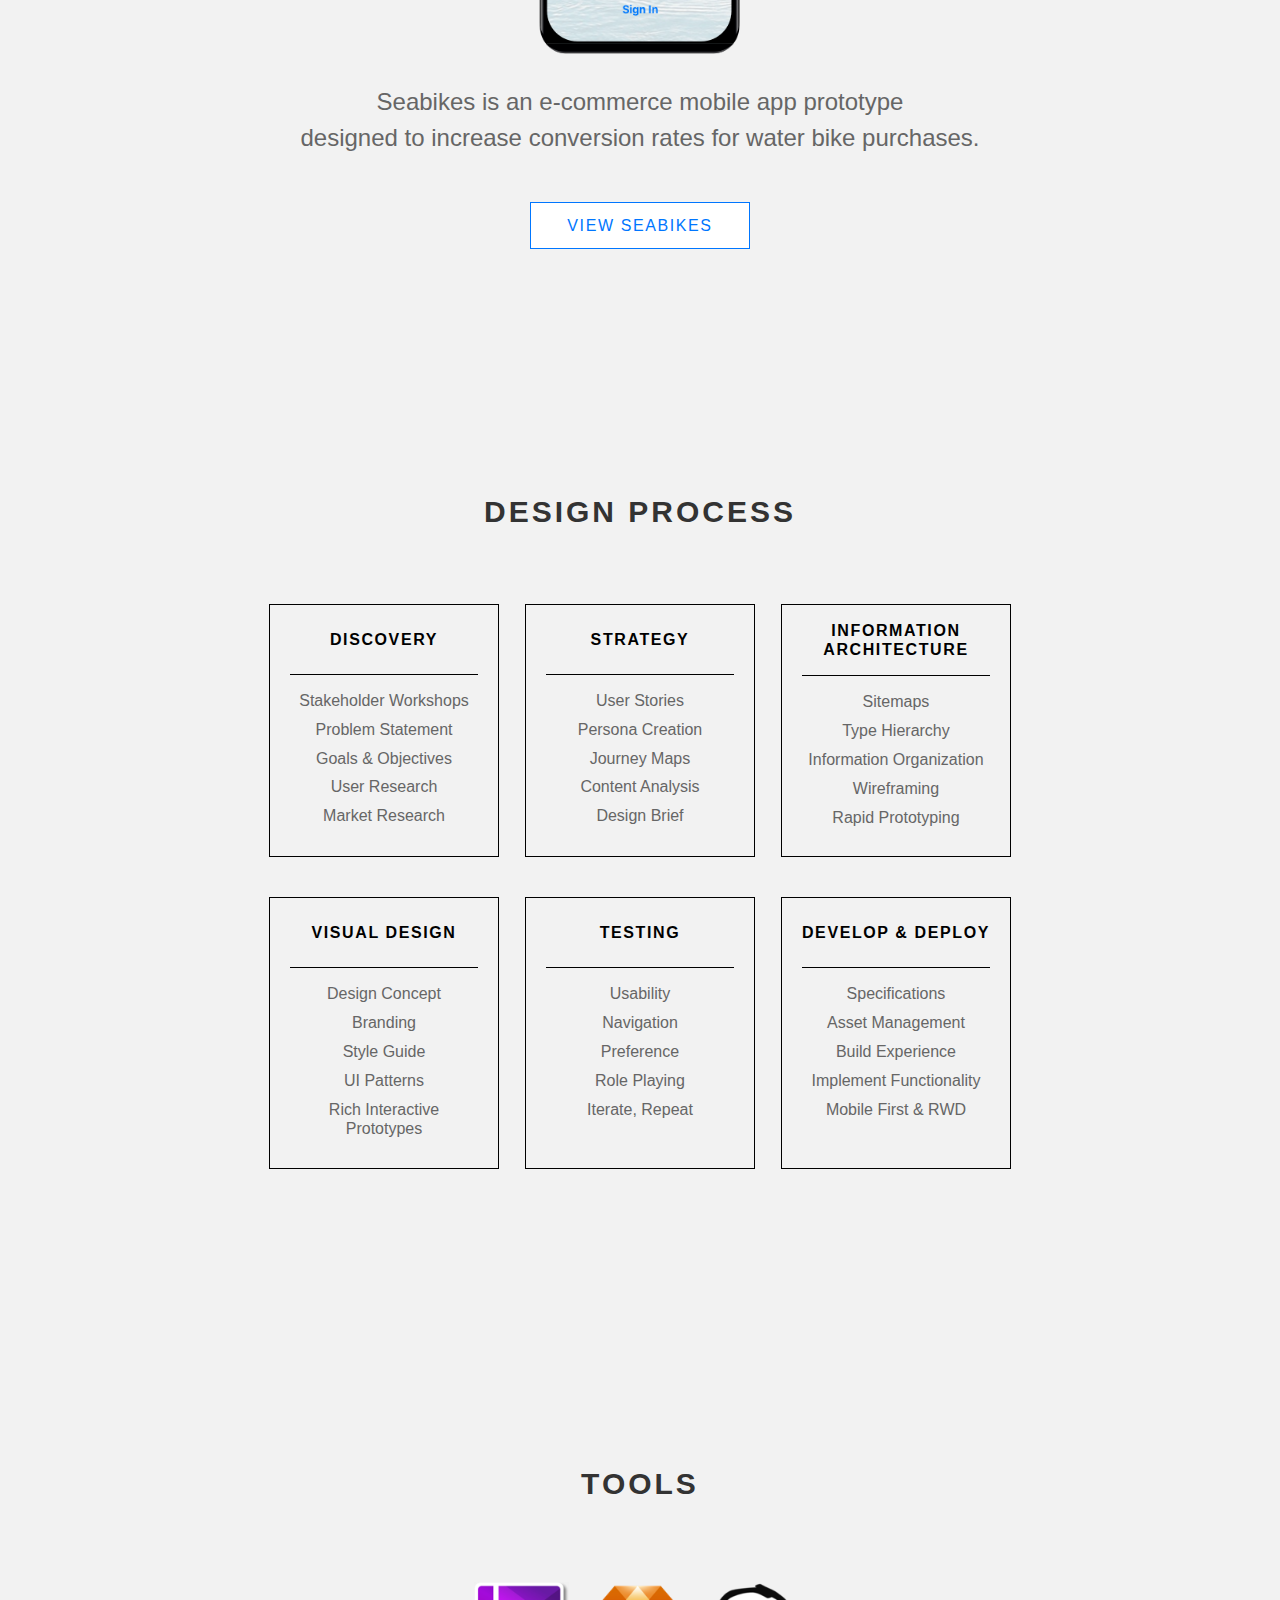
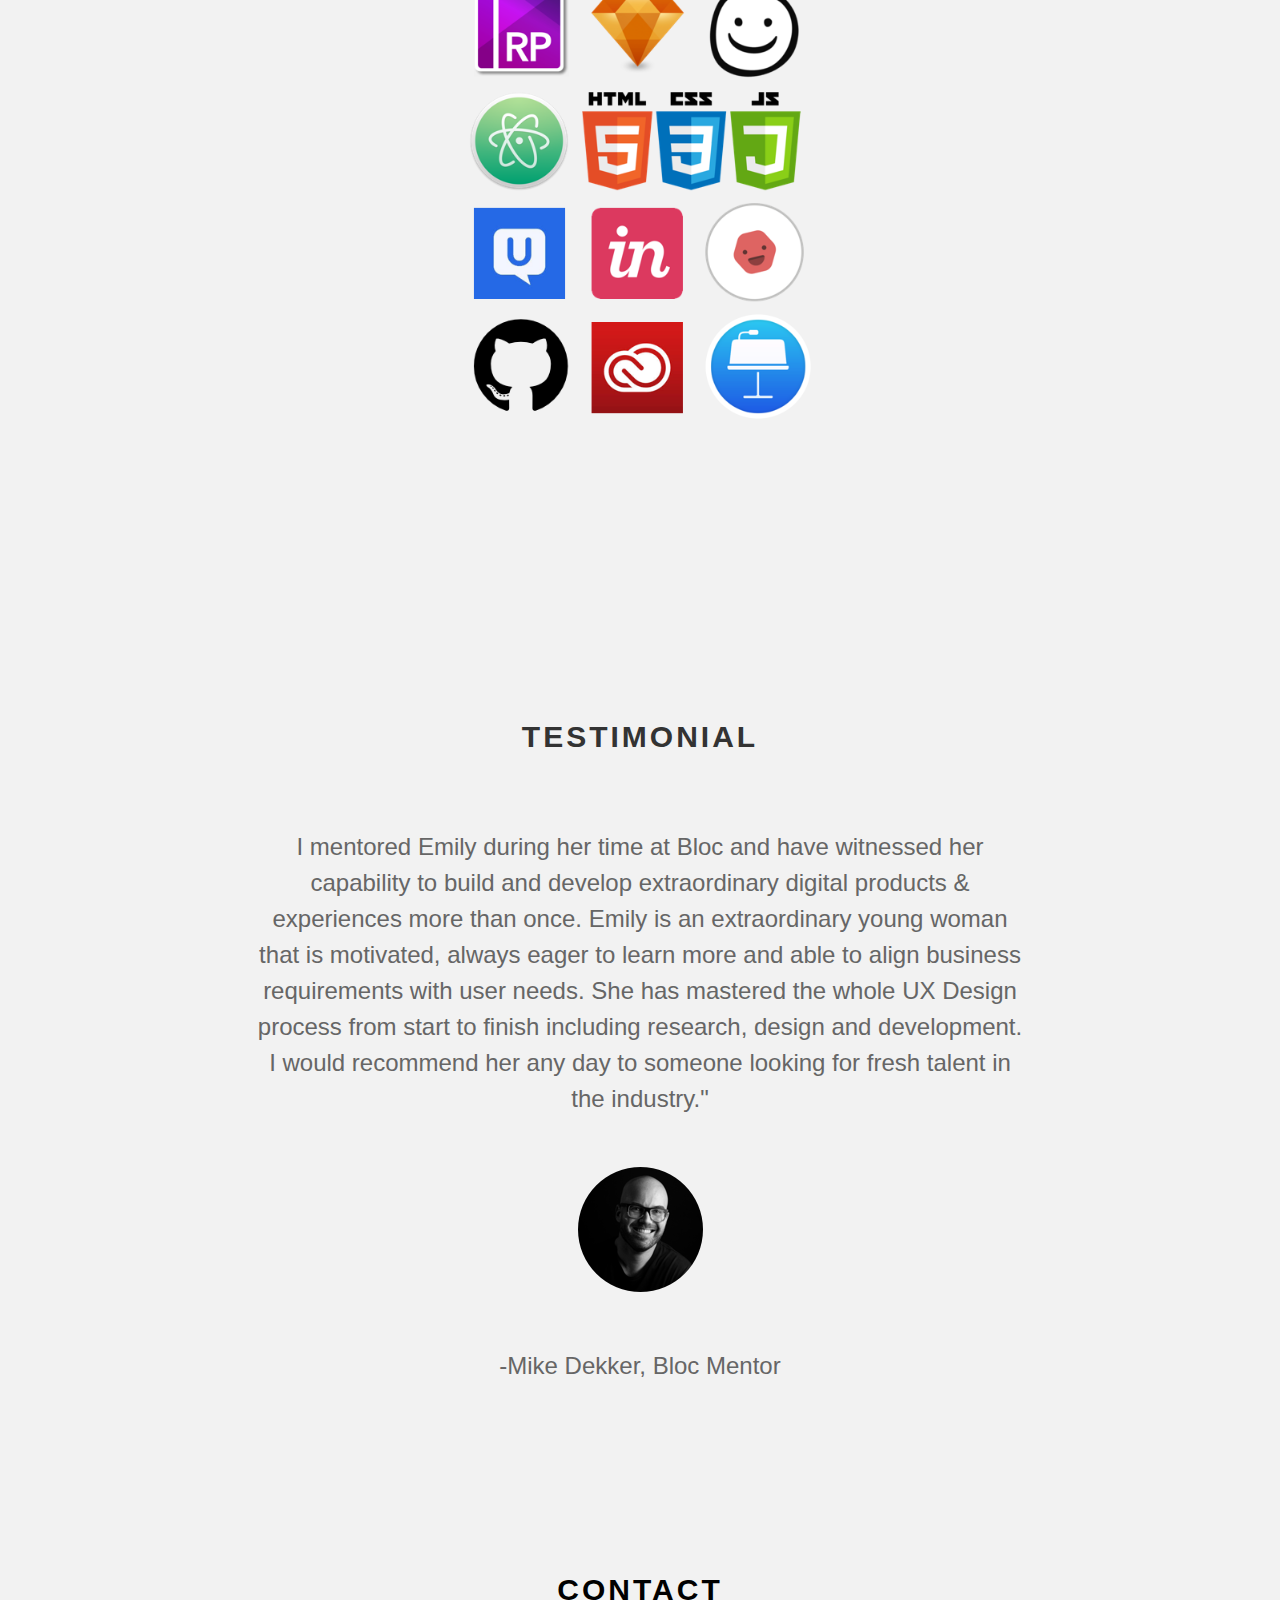
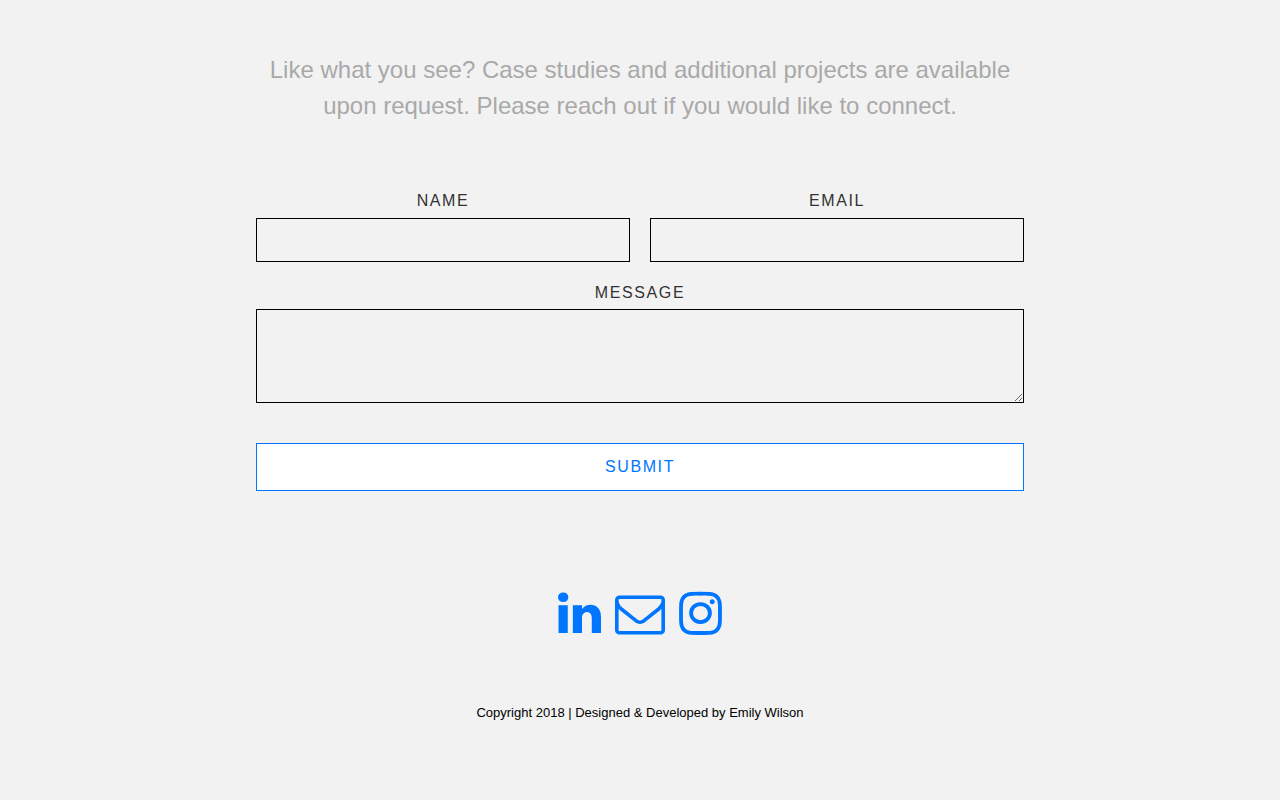
==== commit d617807c: "updated contact section" ====
--- a/index.html
+++ b/index.html
@@ -203,7 +203,7 @@
 		<div class="overlay"></div>
 			<div class="section__container section__container--jumbo clearfix"/>
 				<h2 class="section__title"><font color="black">CONTACT</h2></font>
-				<p><font color="grey">Like what you see? Case studies and additional projects are available upon request. Please reach out to chat about UX or if you have any questions.</p></font>
+				<p><font color="darkgrey">Like what you see? Case studies and additional projects are available upon request. Please reach out if you would like to connect.</p></font>
 				<br></br>
 				<form class="form" accept-charset="UTF-8" action="https://formkeep.com/f/215454453ca5" method="POST">
 					<div class="form__group form__group--half">
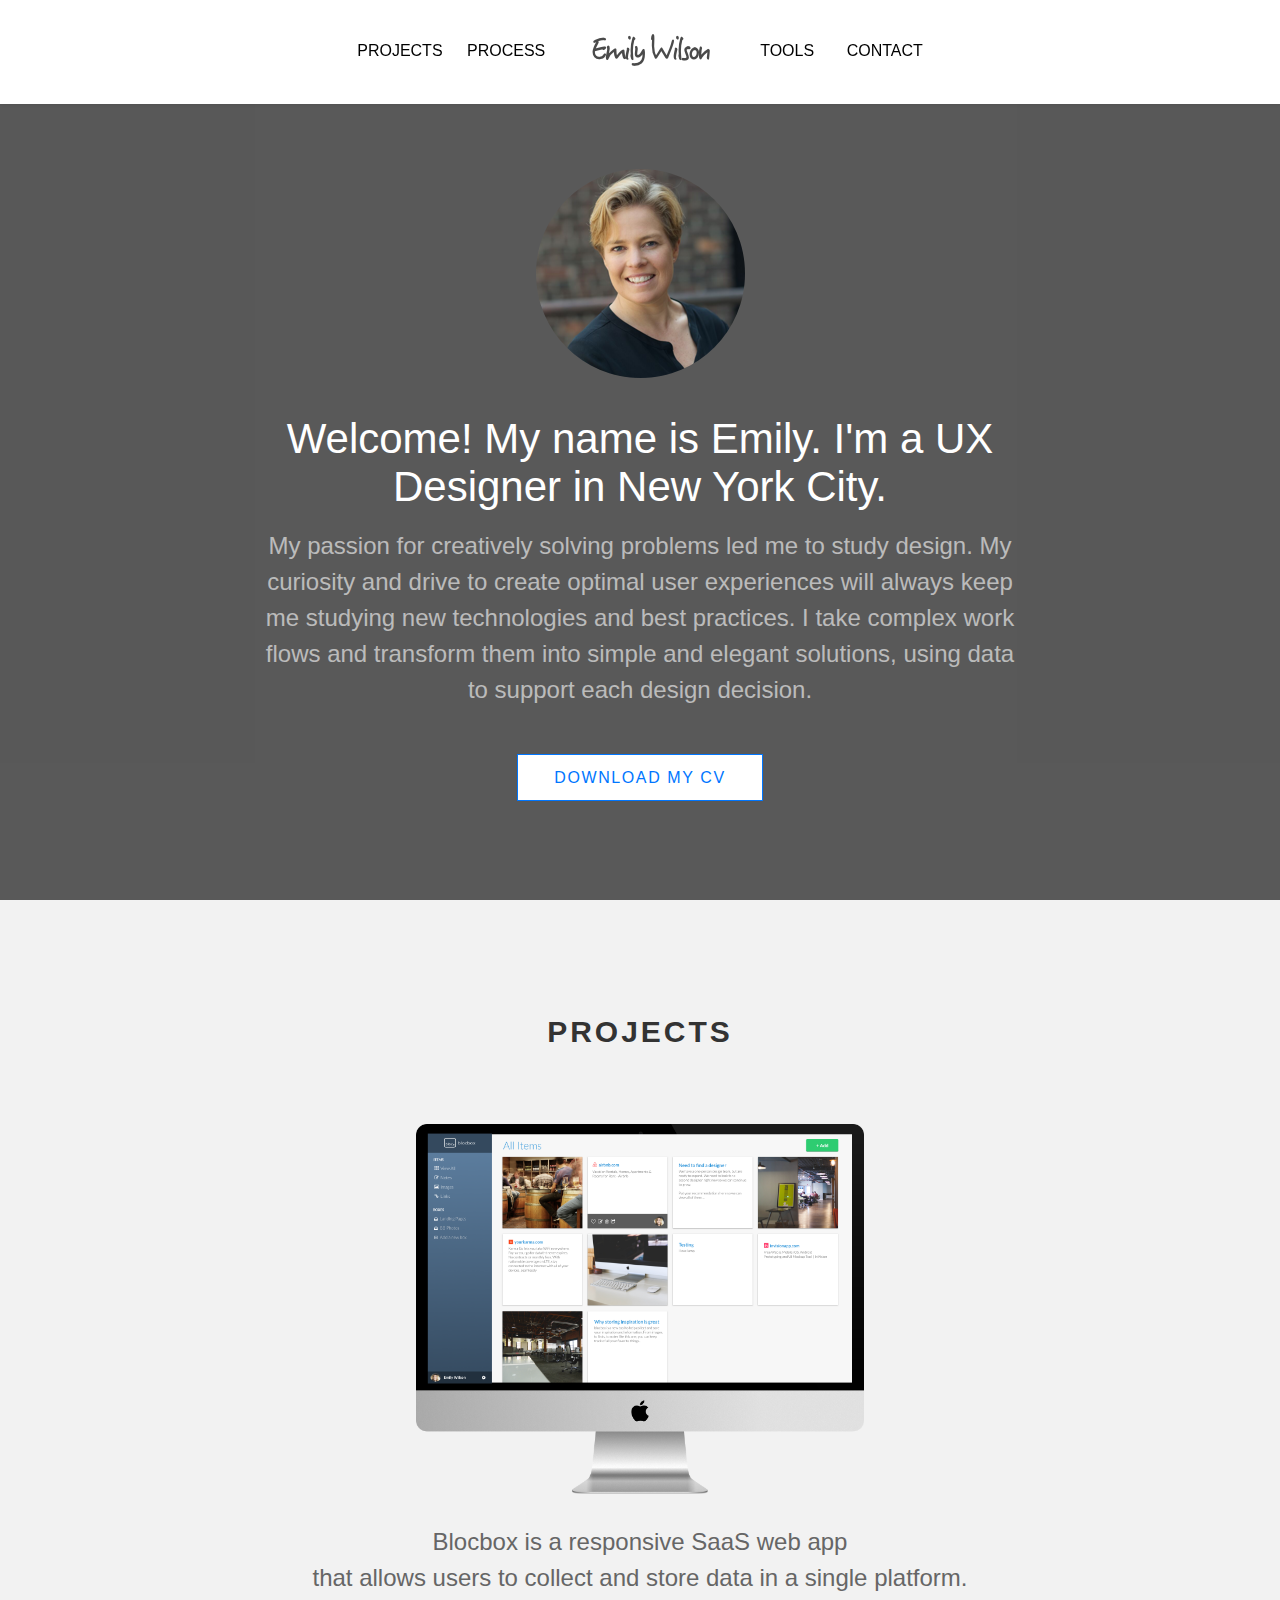
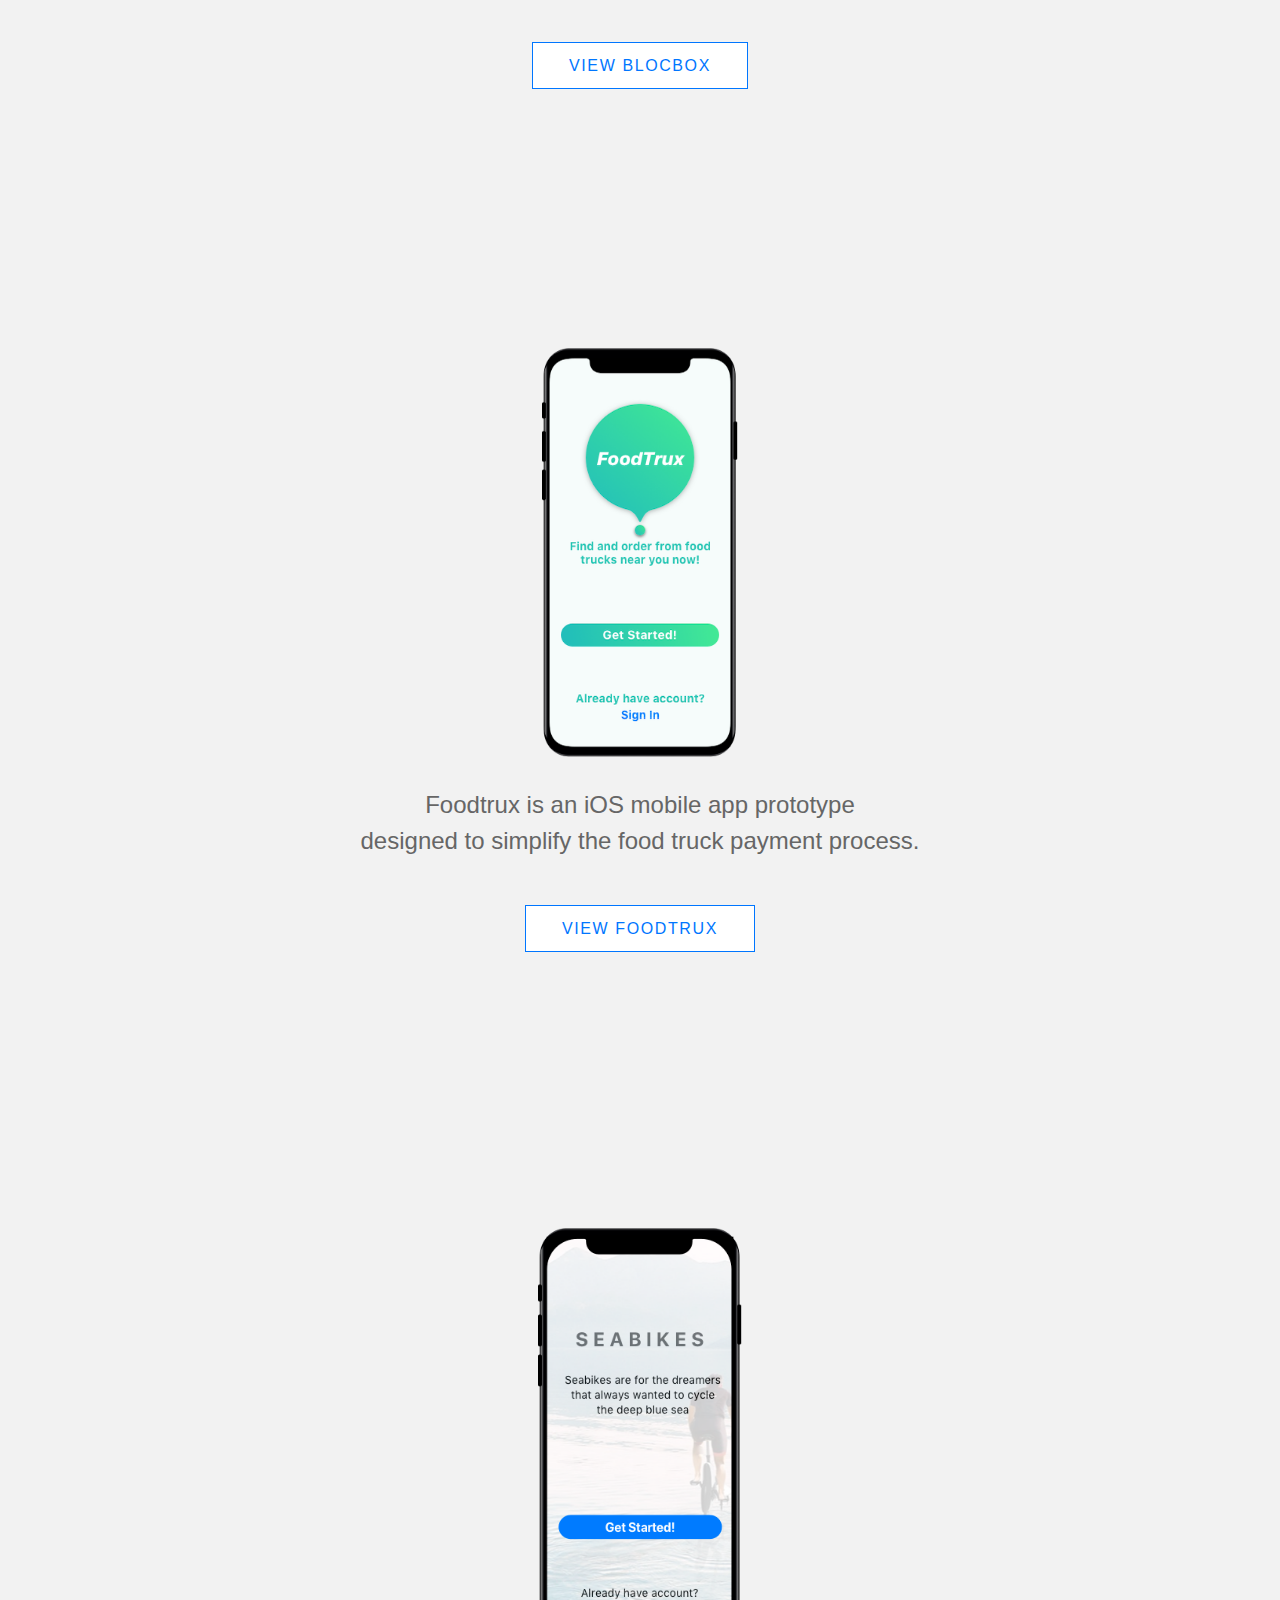
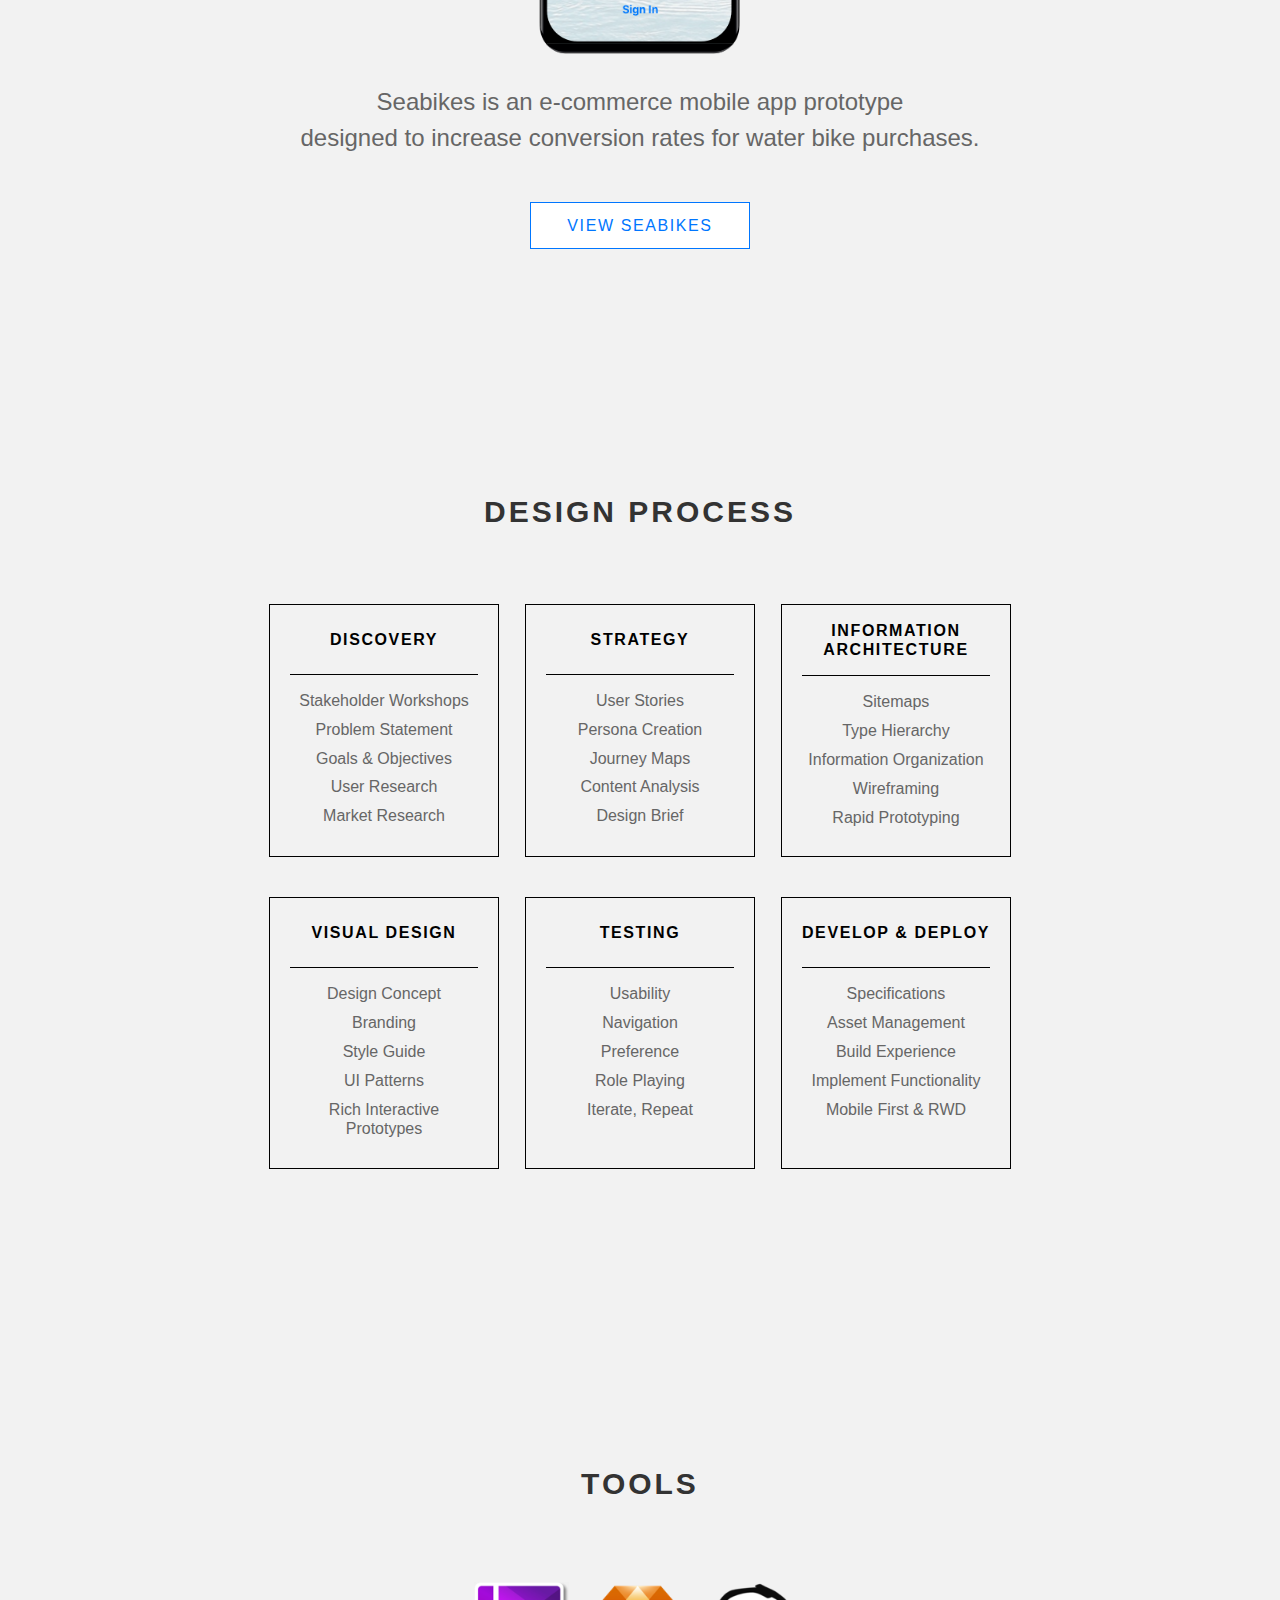
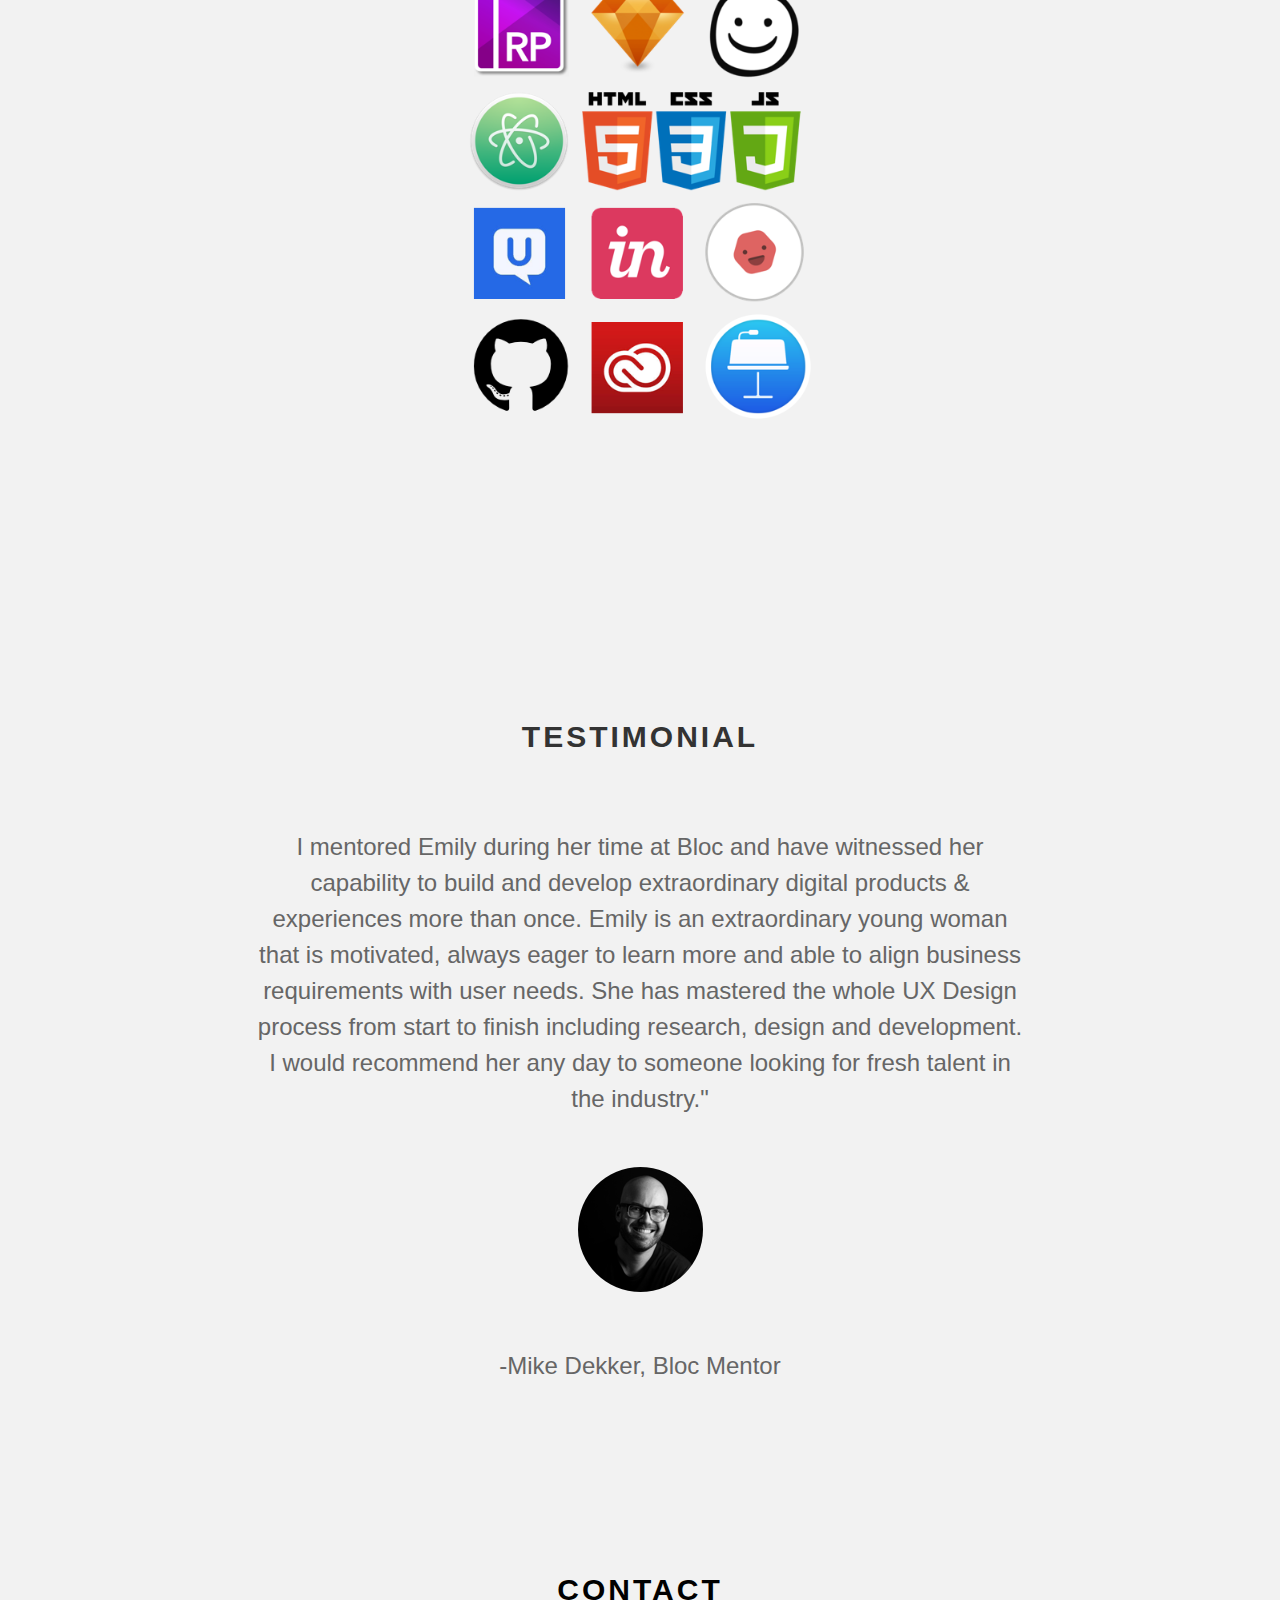
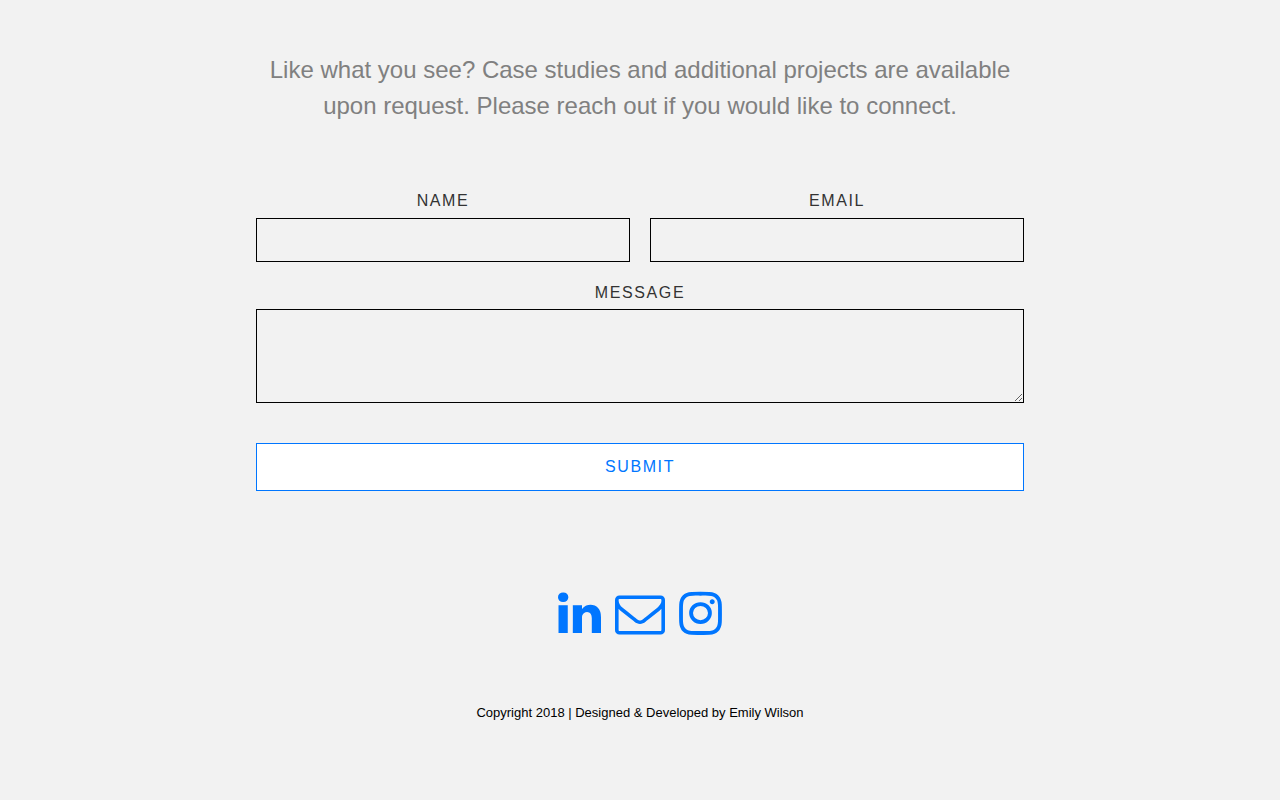
==== commit fabd9f34: "updates to typography" ====
--- a/index.html
+++ b/index.html
@@ -203,7 +203,7 @@
 		<div class="overlay"></div>
 			<div class="section__container section__container--jumbo clearfix"/>
 				<h2 class="section__title"><font color="black">CONTACT</h2></font>
-				<p><font color="darkgrey">Like what you see? Case studies and additional projects are available upon request. Please reach out if you would like to connect.</p></font>
+				<p><font color="grey">Like what you see? Case studies and additional projects are available upon request. Please reach out if you would like to connect.</p></font>
 				<br></br>
 				<form class="form" accept-charset="UTF-8" action="https://formkeep.com/f/215454453ca5" method="POST">
 					<div class="form__group form__group--half">
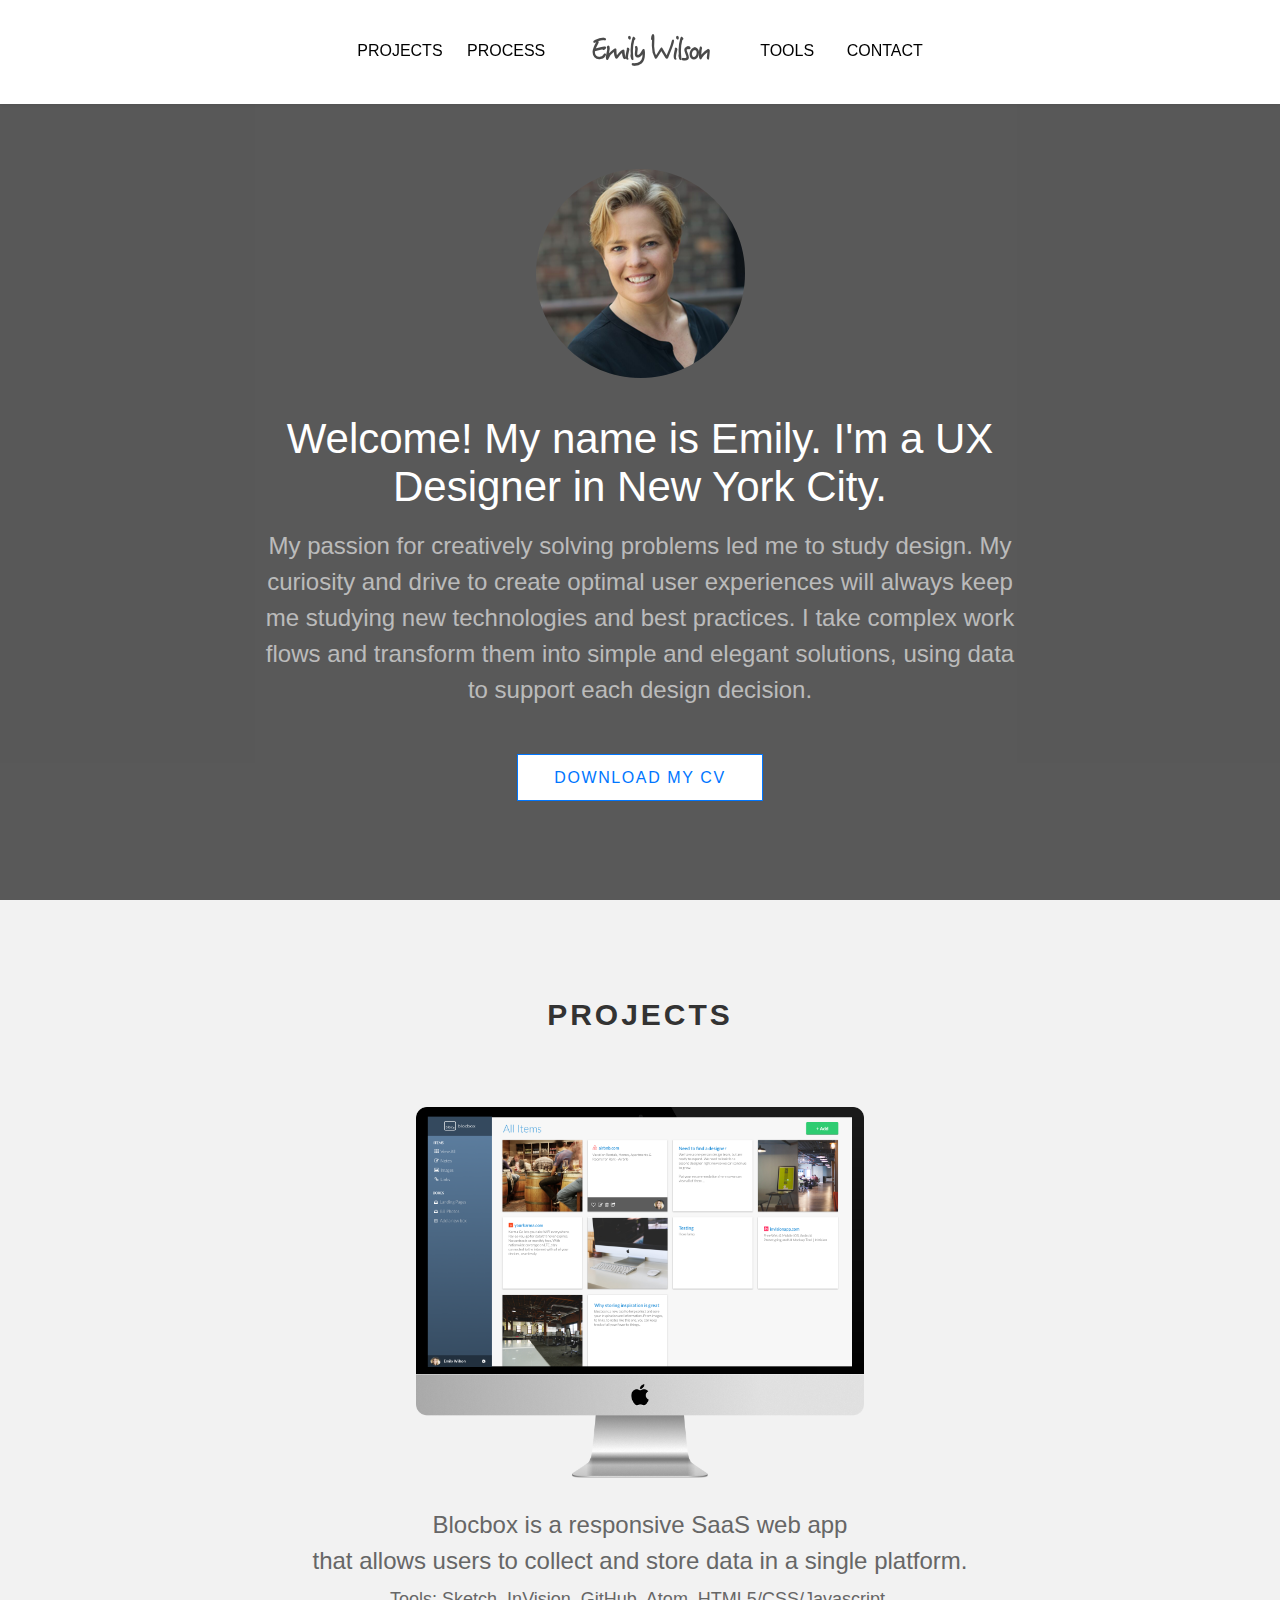
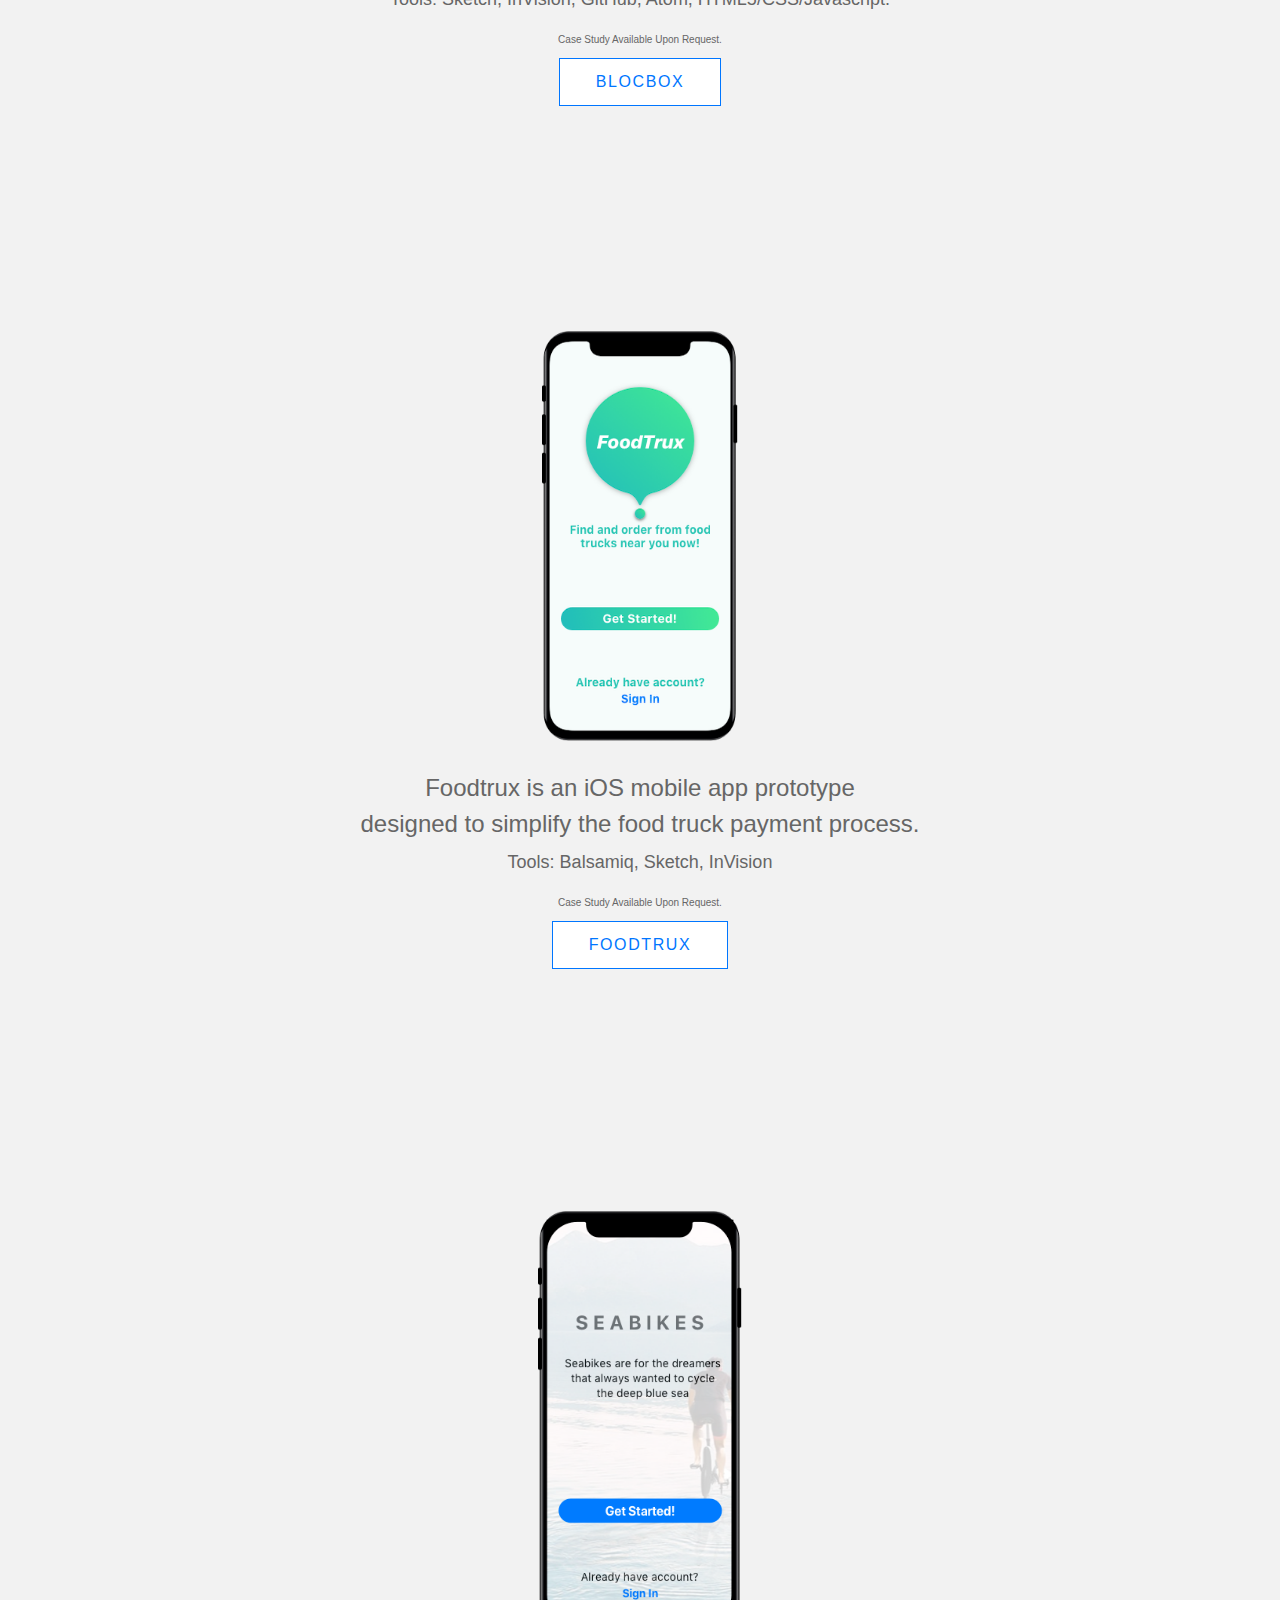
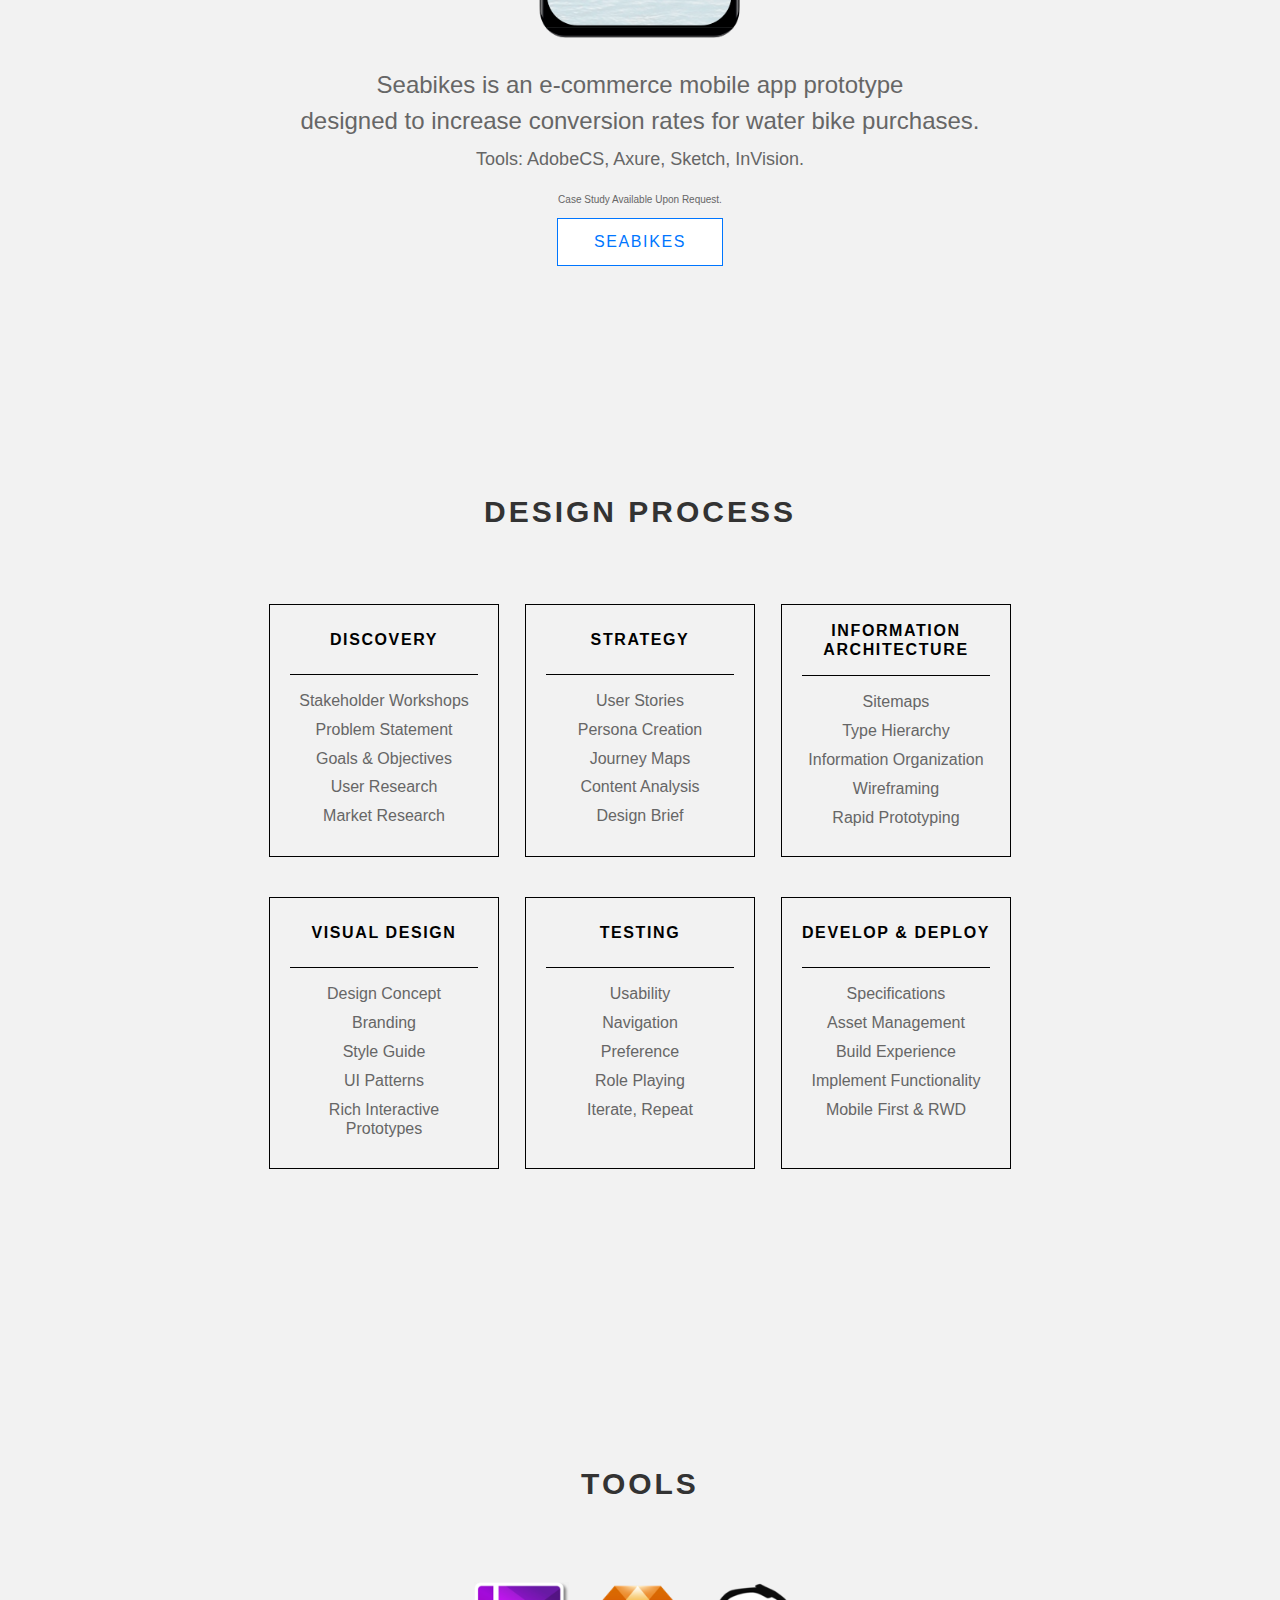
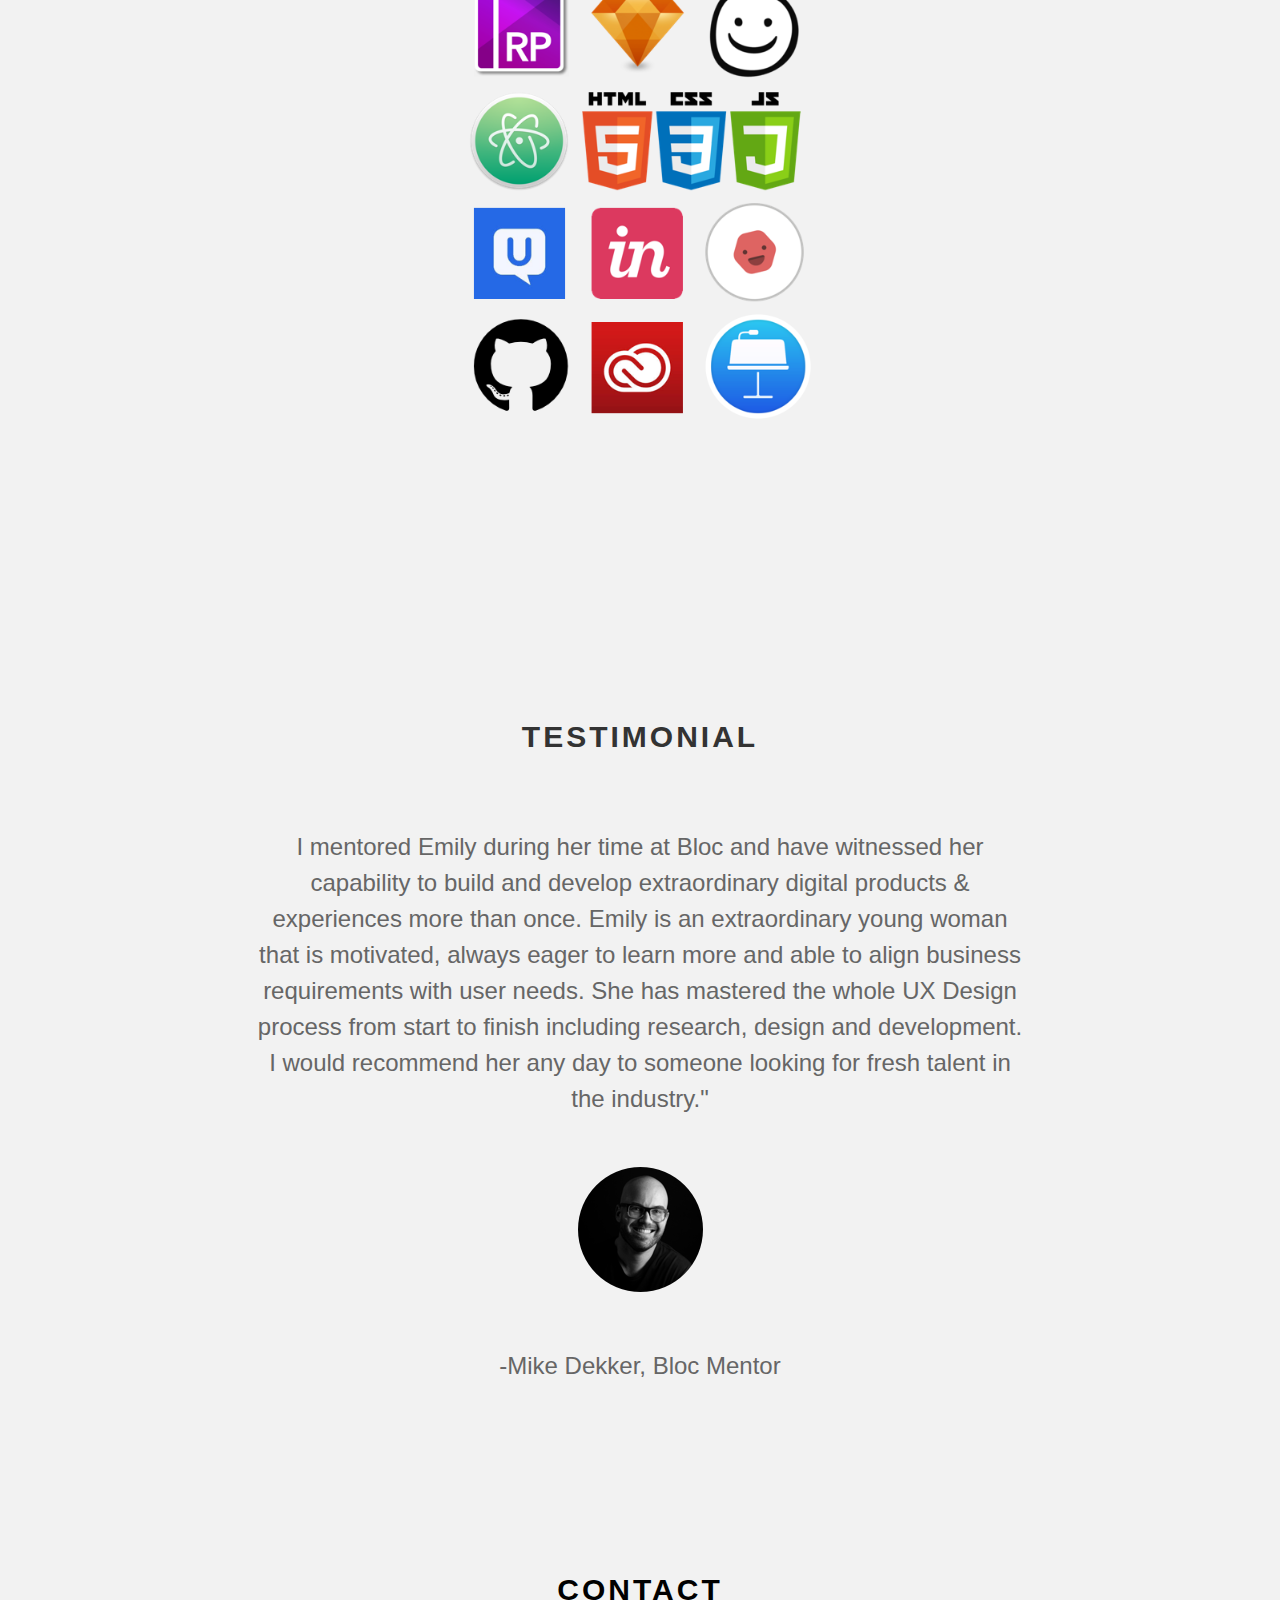
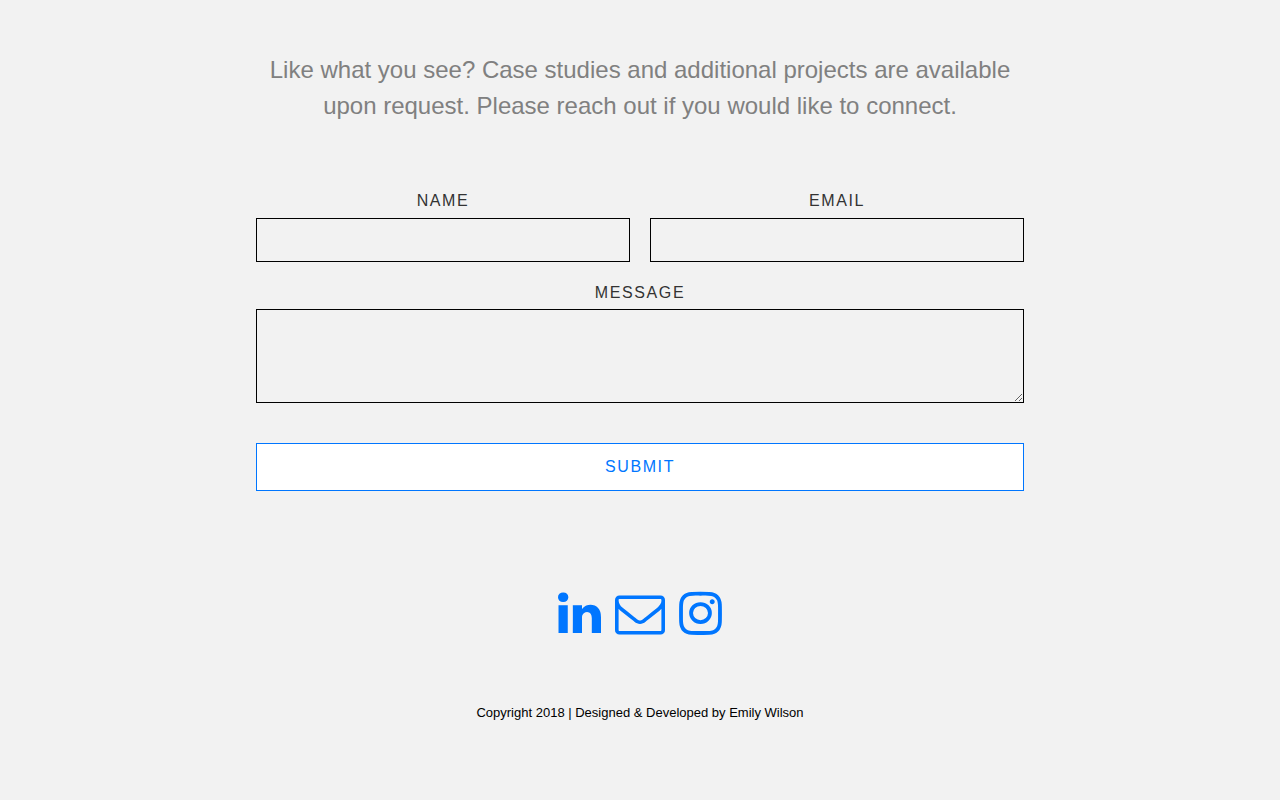
==== commit 035ef697: "case study description" ====
--- a/index.html
+++ b/index.html
@@ -56,7 +56,7 @@
         <h1><font color="white">Welcome! My name is Emily. I'm a UX Designer in New York City.</h1>
 				<p>My passion for creatively solving problems led me to study design. My curiosity and drive to create optimal user experiences will always keep me studying new technologies and best practices. I take complex work flows and transform them into simple and elegant solutions, using data to support each design decision.</p></font>
 				<br></br>
-				<a href="img/EmilyWilson_UX_Designer1.pdf" class="btn btn--primary btn--lg">Download my CV</a><br></br>
+				<a href="img/EmilyWilson_UX_Designer2.pdf" class="btn btn--primary btn--lg">Download my CV</a><br></br>
 			</div>
 		</section>
 
@@ -69,8 +69,9 @@
 				<br></br>
 				<p>Blocbox is a responsive SaaS web app</p>
 				<p>that allows users to collect and store data in a single platform.</p>
-				<br></br>
-				<a href="https://projects.invisionapp.com/share/JXOAKZWT6BK#/screens" class="btn btn--primary btn--lg">View Blocbox</a>
+				<p><font size="+1">Tools: Sketch, InVision, GitHub, Atom, HTML5/CSS/Javascript.</p></font>
+				<p><font size="0">Case Study Available Upon Request.</p></font>
+				<a href="https://projects.invisionapp.com/share/JXOAKZWT6BK#/screens" class="btn btn--primary btn--lg">Blocbox</a>
 			</div>
 		</section>
 
@@ -81,8 +82,9 @@
 				<br></br>
 				<p>Foodtrux is an iOS mobile app prototype</p>
 				<p>designed to simplify the food truck payment process.</p>
-				<br></br>
-				<a href="https://projects.invisionapp.com/share/ZWOJFF0TDQX#/screens" class="btn btn--primary btn--lg">View Foodtrux</a>
+				<p><font size="+1">Tools: Balsamiq, Sketch, InVision</p></font>
+				<p><font size="0">Case Study Available Upon Request.</p></font>
+				<a href="https://projects.invisionapp.com/share/ZWOJFF0TDQX#/screens" class="btn btn--primary btn--lg">Foodtrux</a>
 			</div>
 		</section>
 
@@ -93,8 +95,9 @@
 				<br></br>
 				<p>Seabikes is an e-commerce mobile app prototype</p>
 				<p>designed to increase conversion rates for water bike purchases.</p>
-				<br></br>
-				<a href="https://projects.invisionapp.com/share/ARMYK23VFE2#/screens" class="btn btn--primary btn--lg">View Seabikes</a>
+				<p><font size="+1">Tools: AdobeCS, Axure, Sketch, InVision.</p></font>
+				<p><font size="0">Case Study Available Upon Request.</p></font>
+				<a href="https://projects.invisionapp.com/share/ARMYK23VFE2#/screens" class="btn btn--primary btn--lg">Seabikes</a>
 				<br></br>
 			</div>
 		</section>
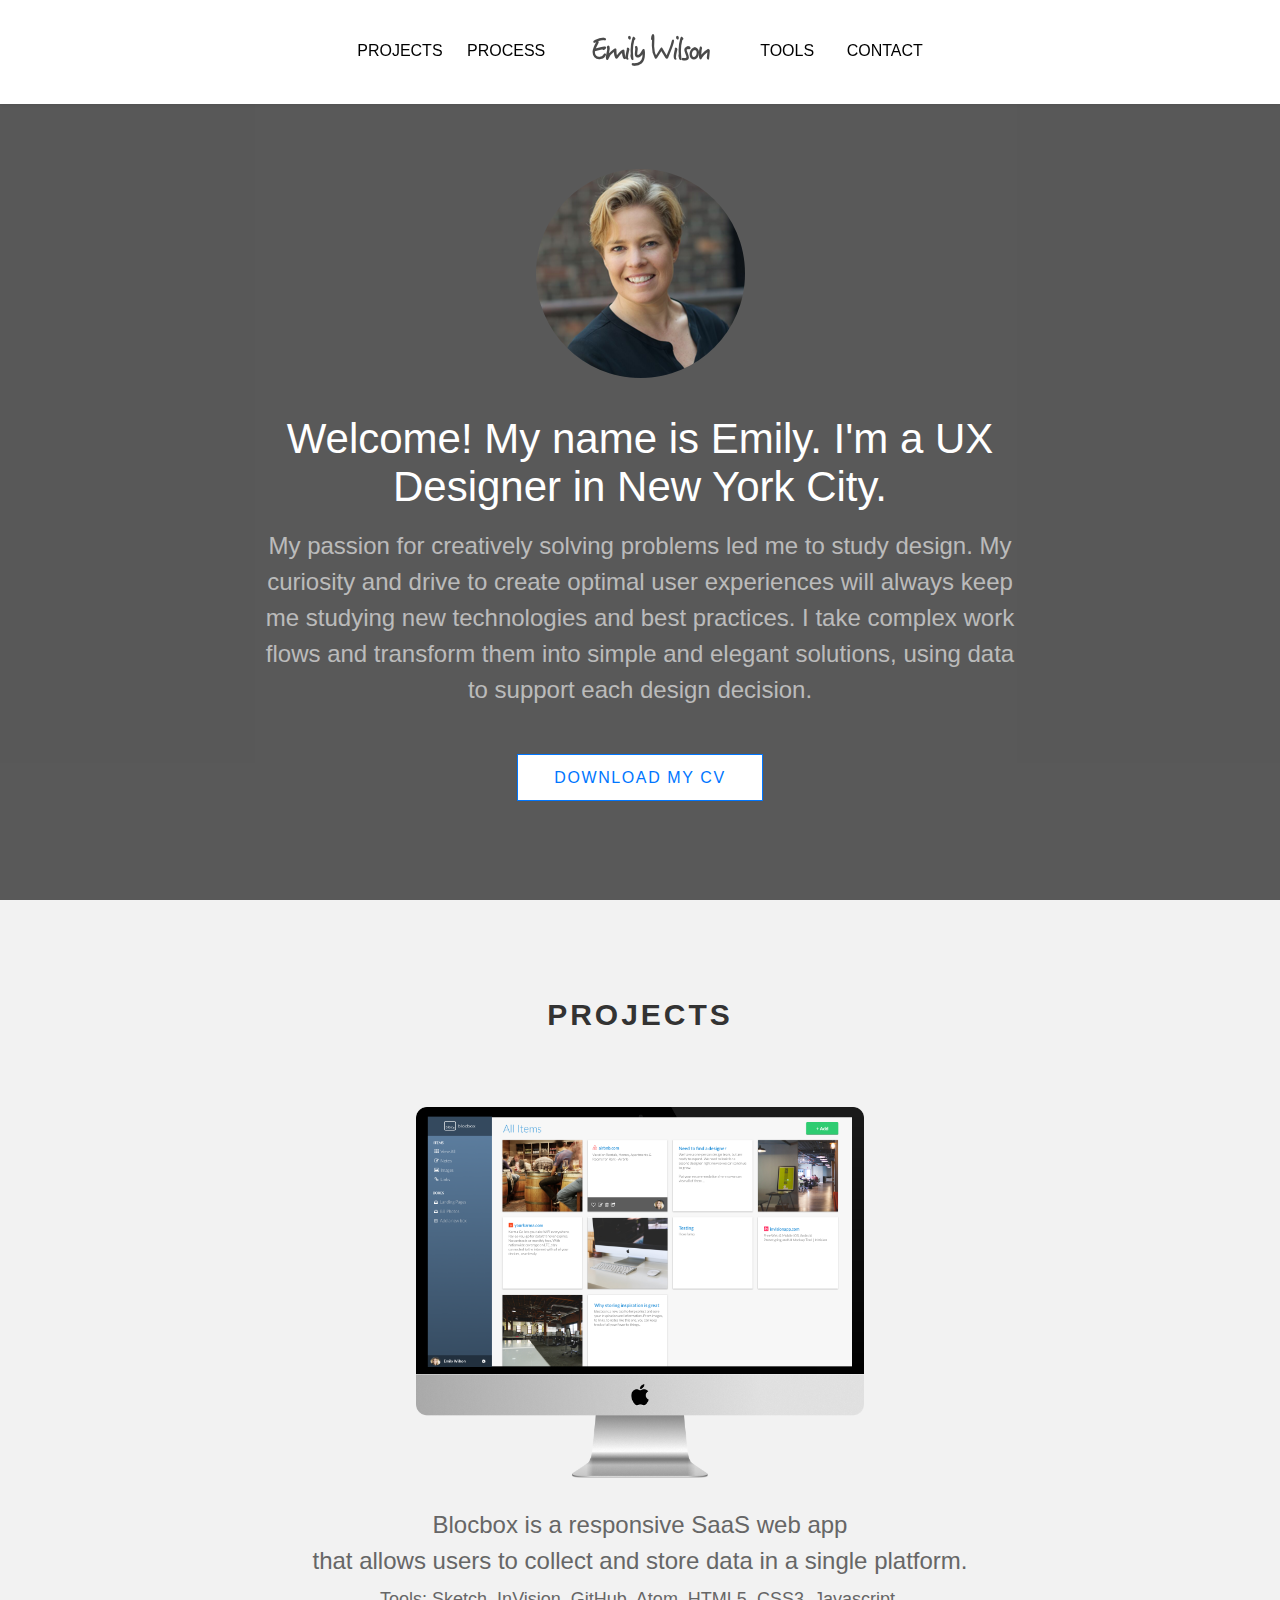
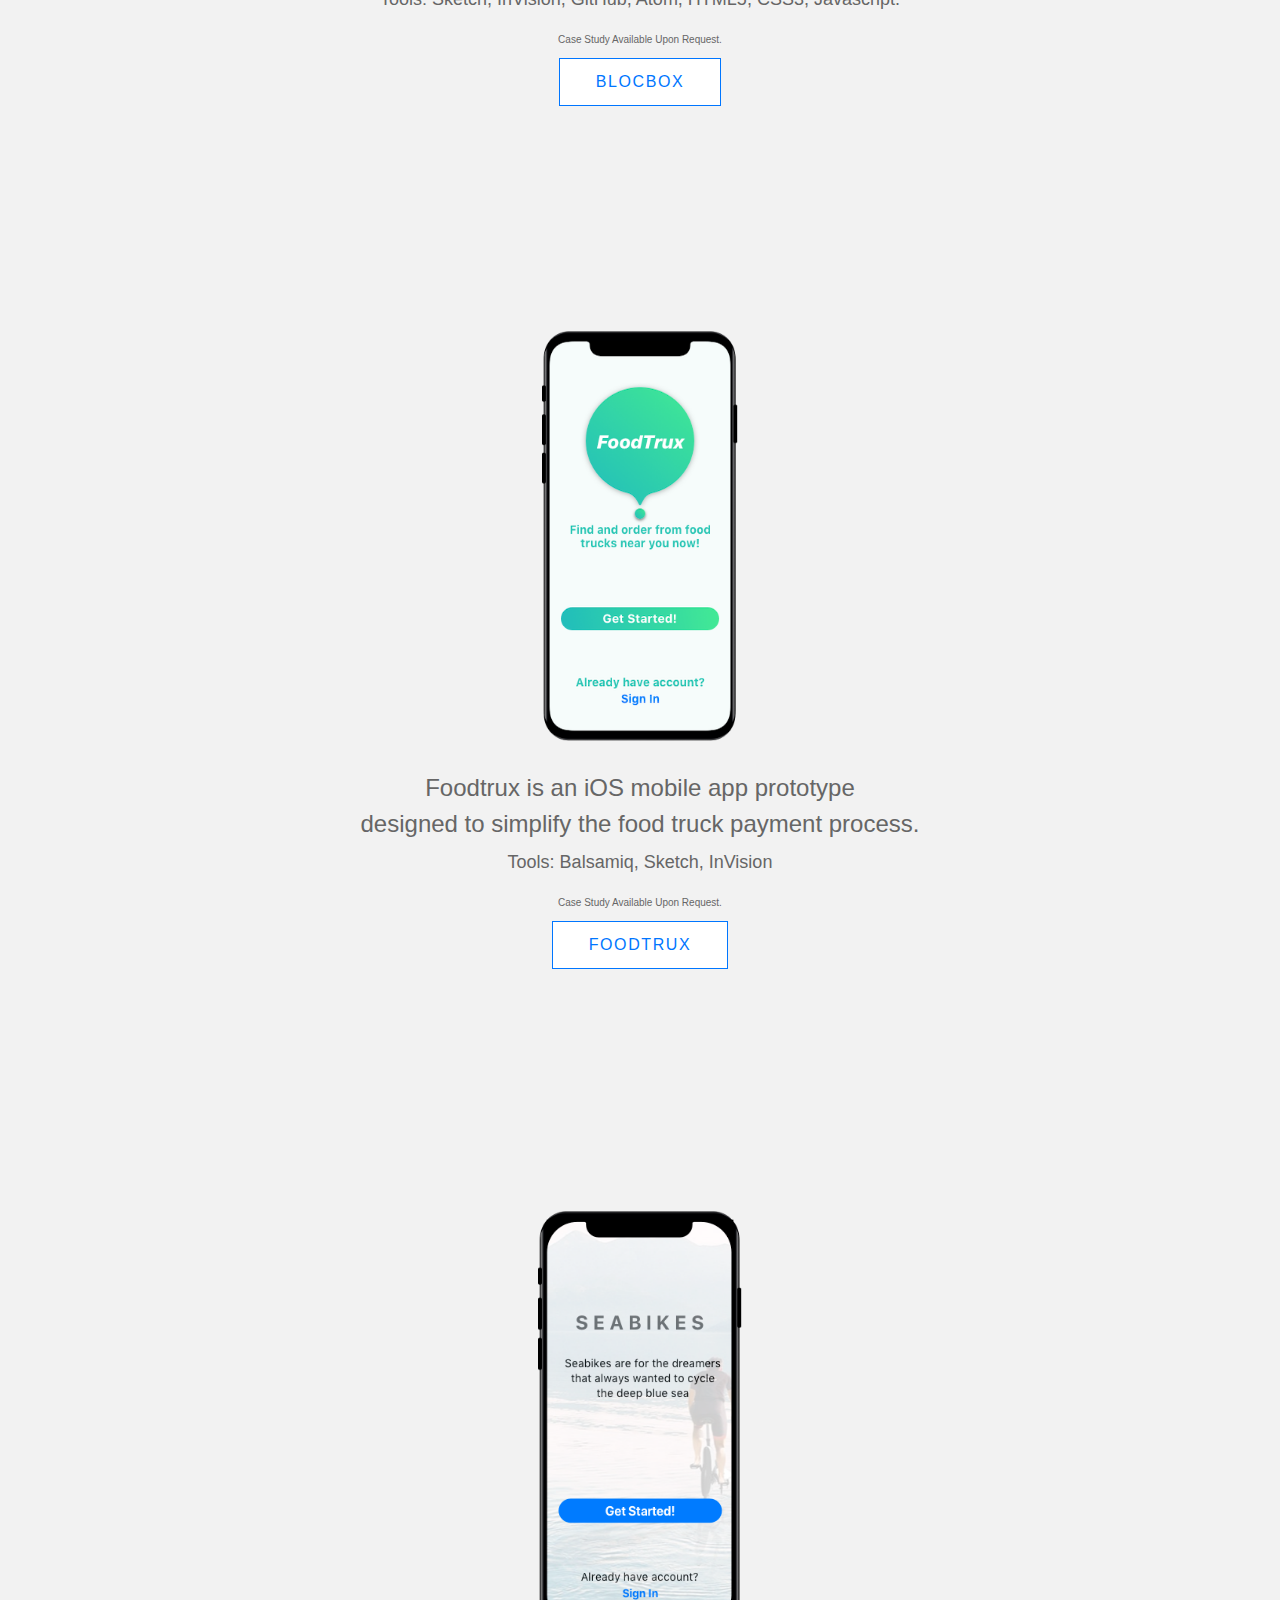
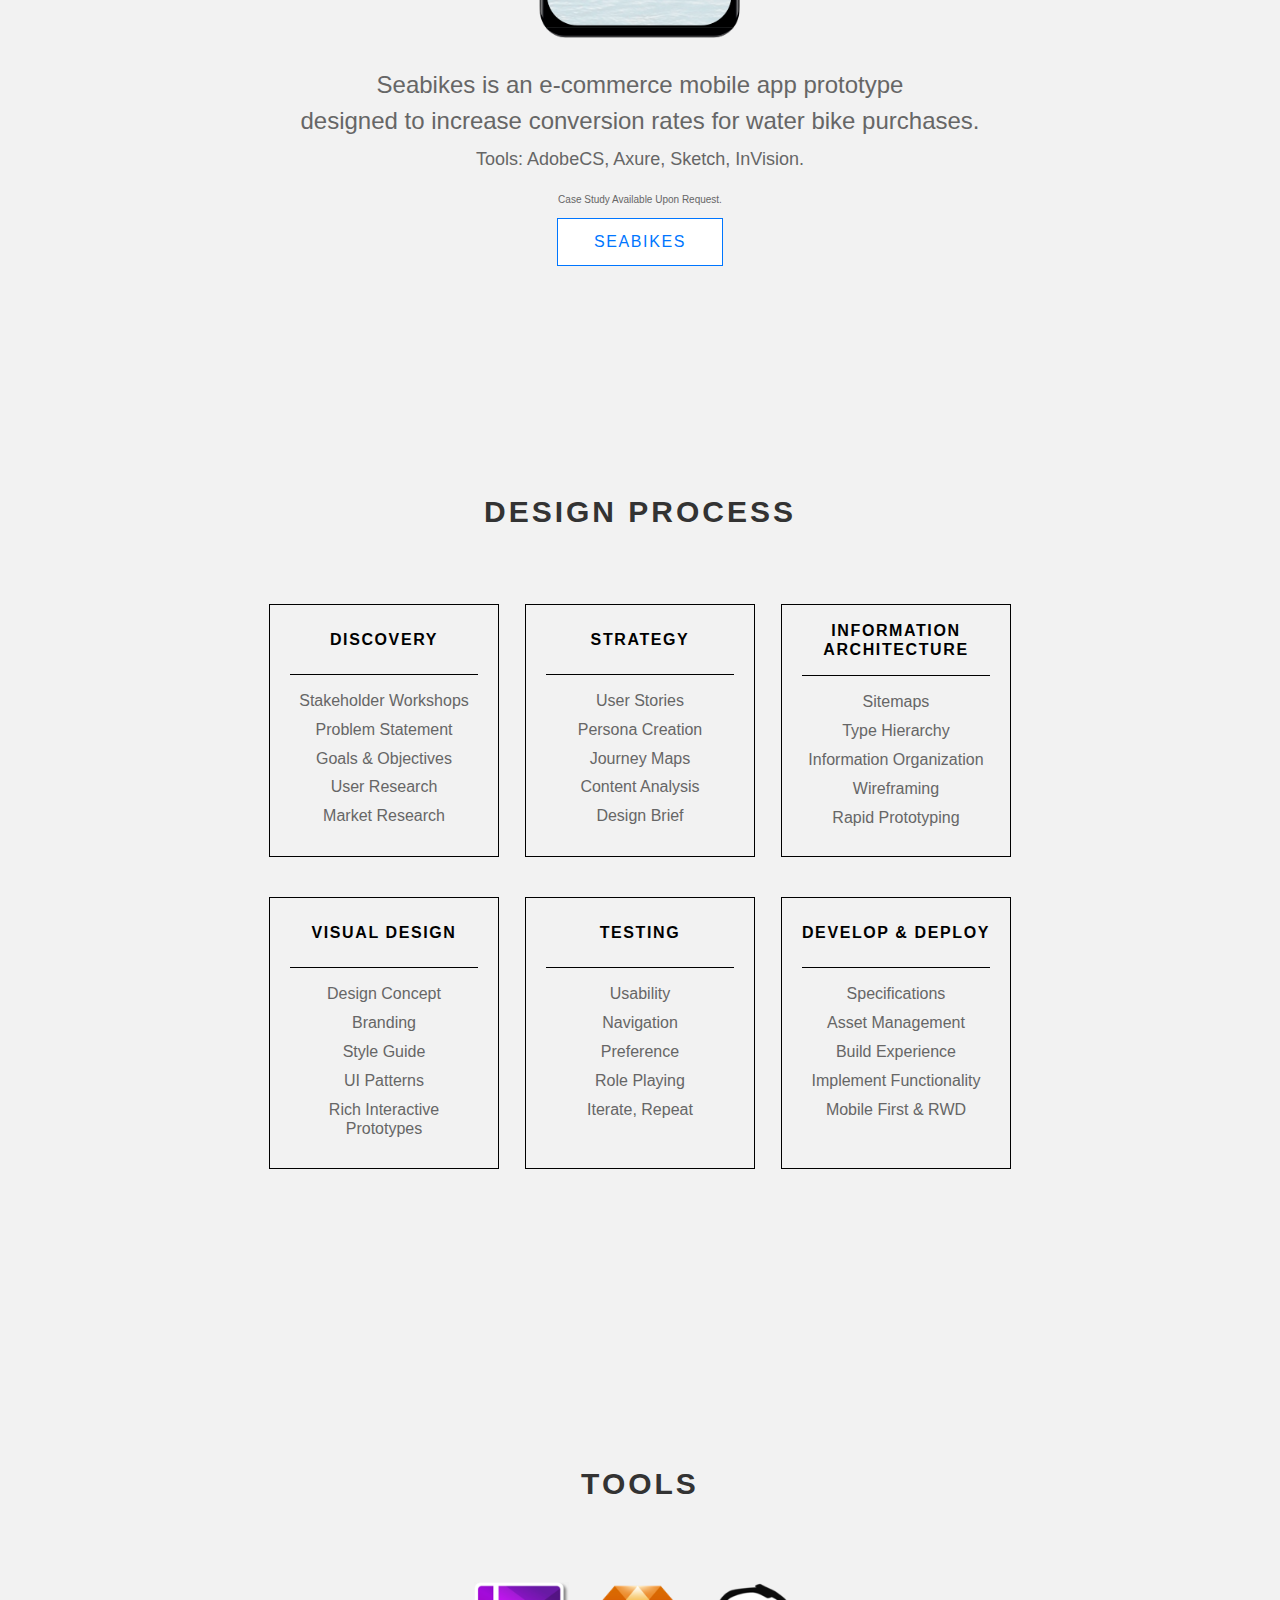
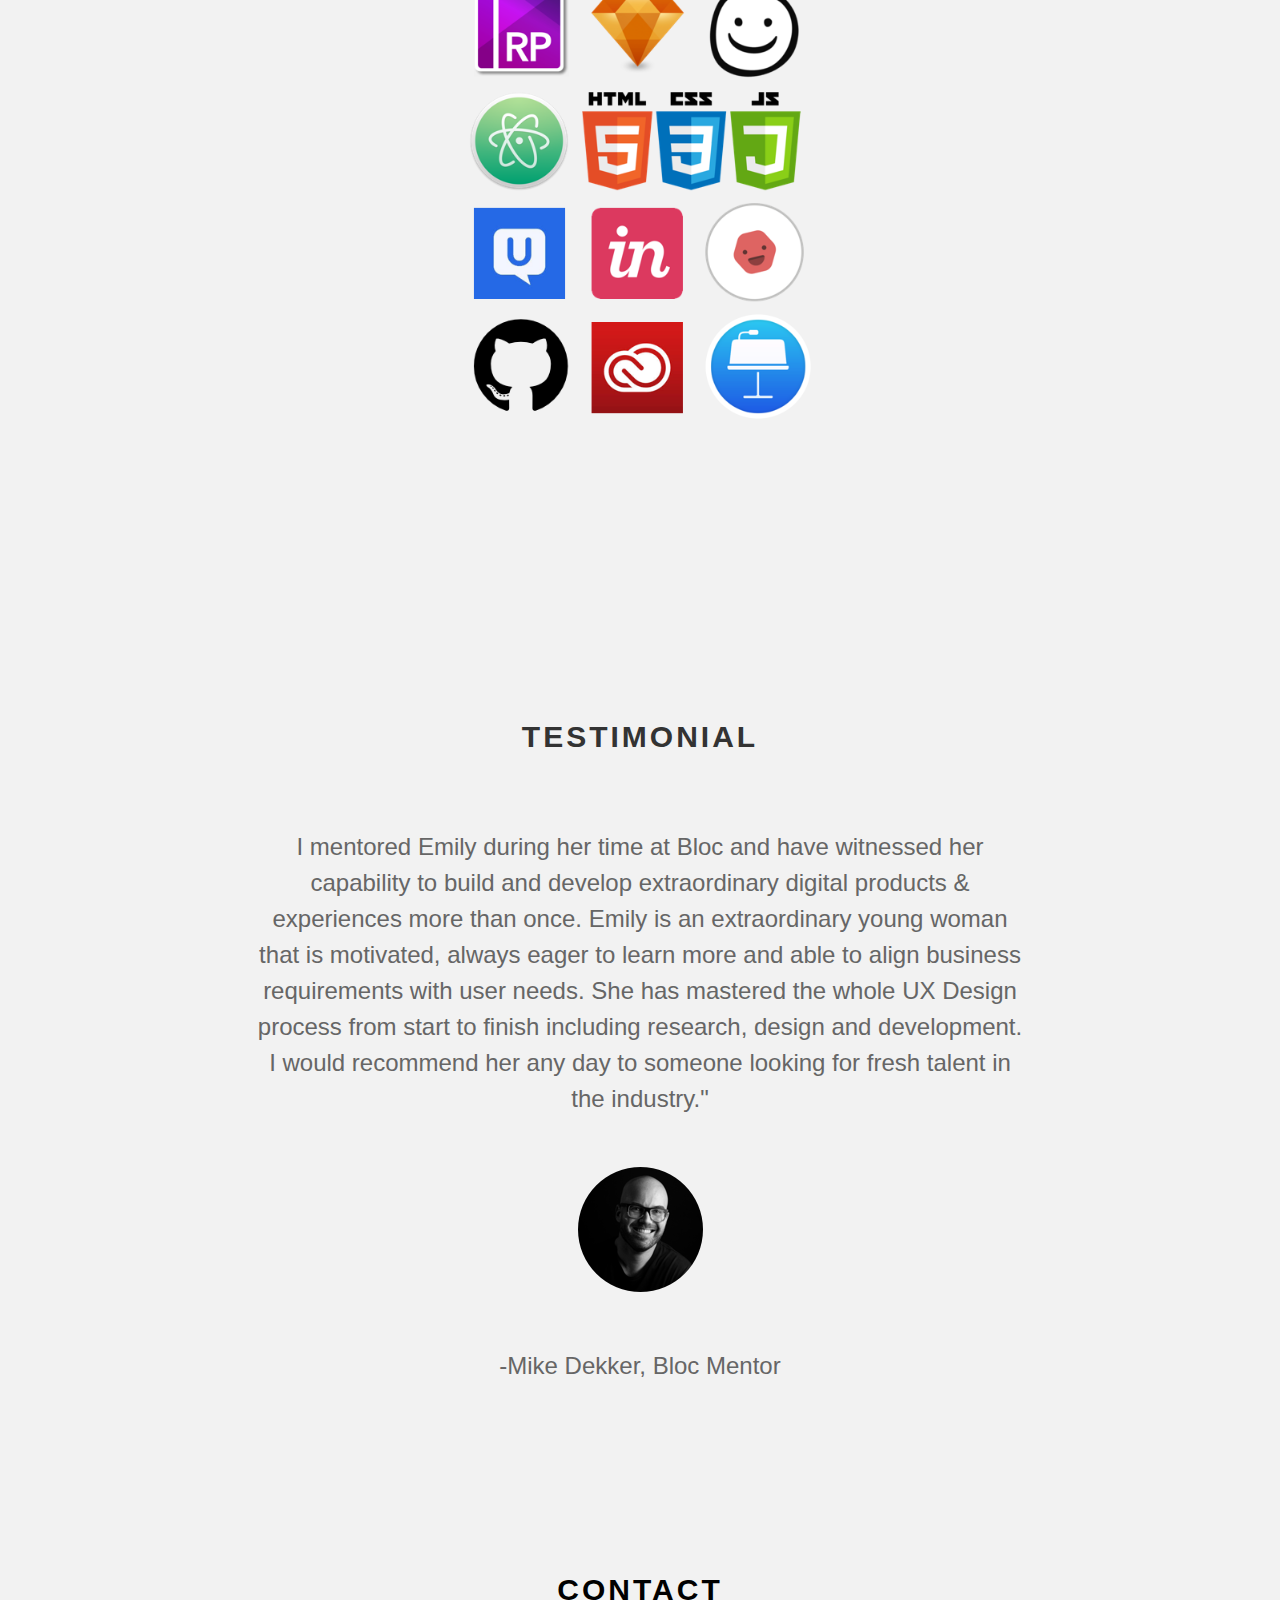
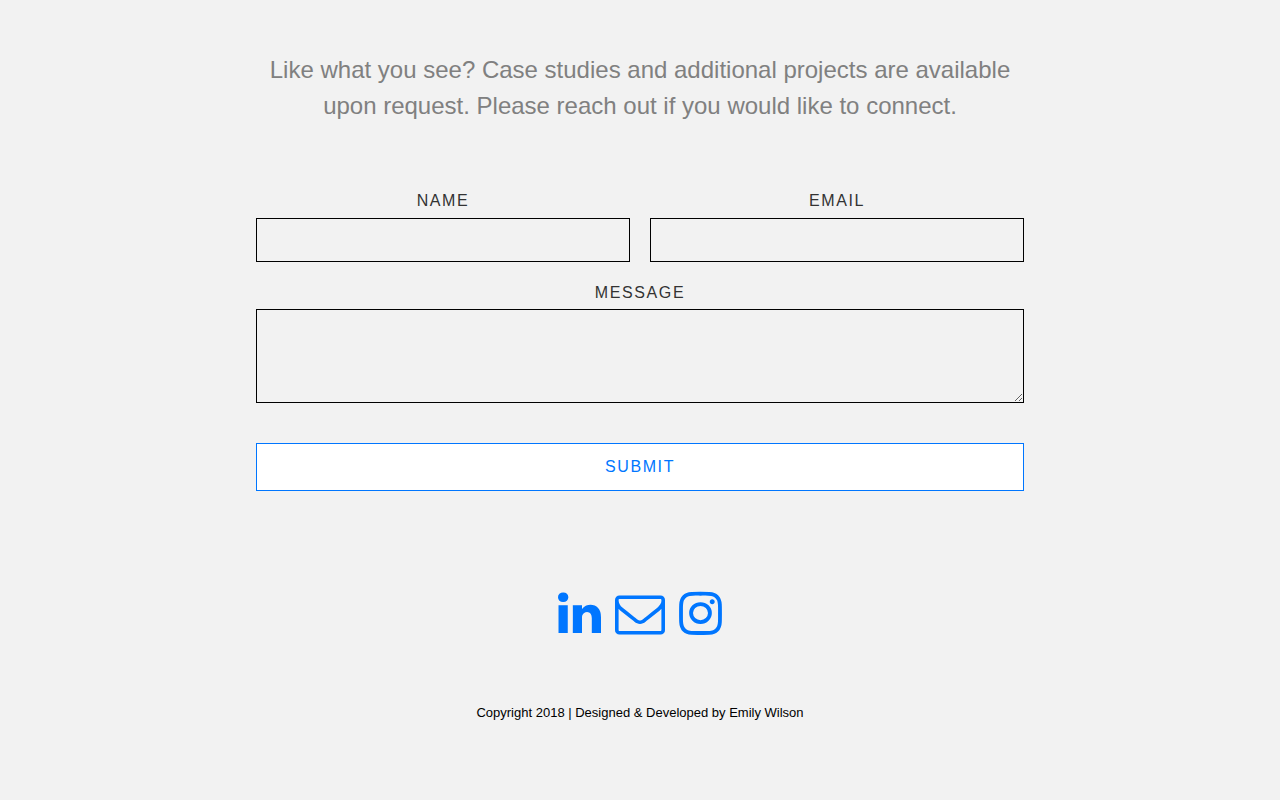
==== commit ead13307: "updated tools" ====
--- a/index.html
+++ b/index.html
@@ -69,7 +69,7 @@
 				<br></br>
 				<p>Blocbox is a responsive SaaS web app</p>
 				<p>that allows users to collect and store data in a single platform.</p>
-				<p><font size="+1">Tools: Sketch, InVision, GitHub, Atom, HTML5/CSS/Javascript.</p></font>
+				<p><font size="+1">Tools: Sketch, InVision, GitHub, Atom, HTML5, CSS3, Javascript.</p></font>
 				<p><font size="0">Case Study Available Upon Request.</p></font>
 				<a href="https://projects.invisionapp.com/share/JXOAKZWT6BK#/screens" class="btn btn--primary btn--lg">Blocbox</a>
 			</div>
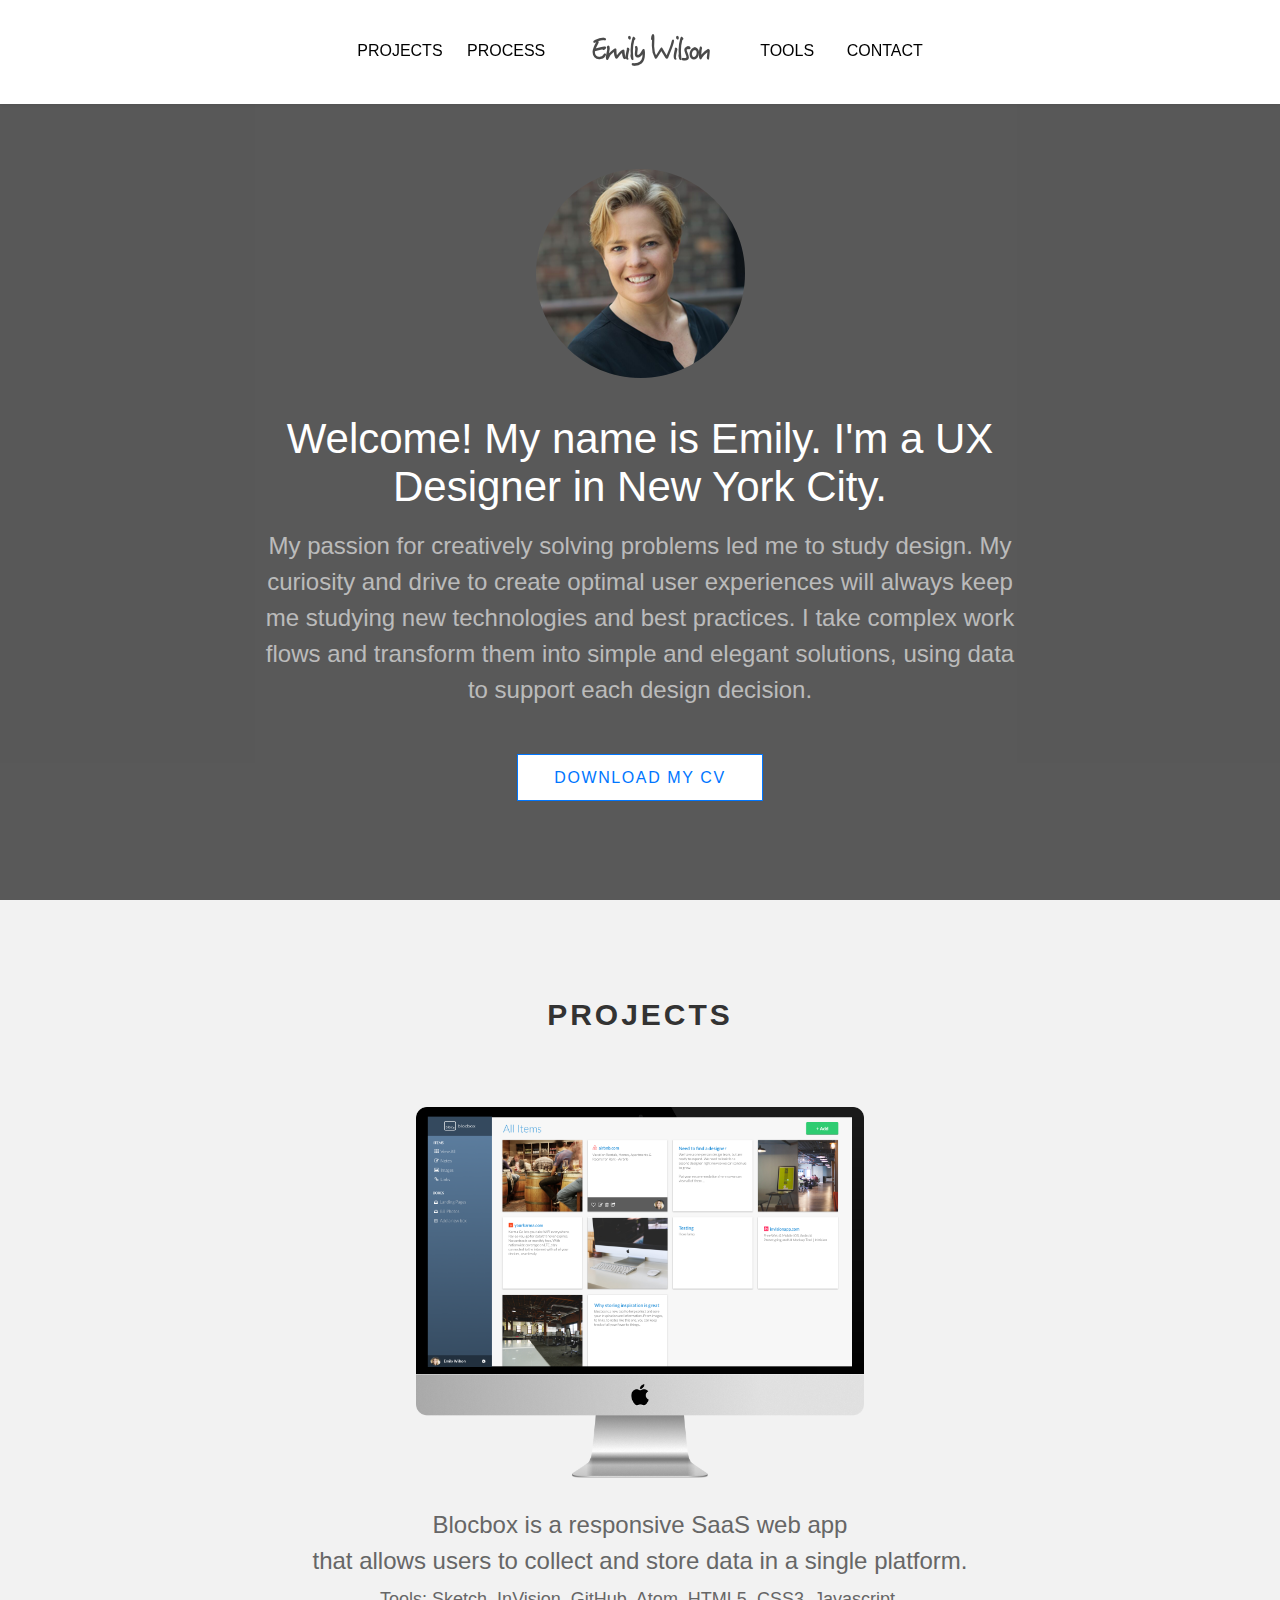
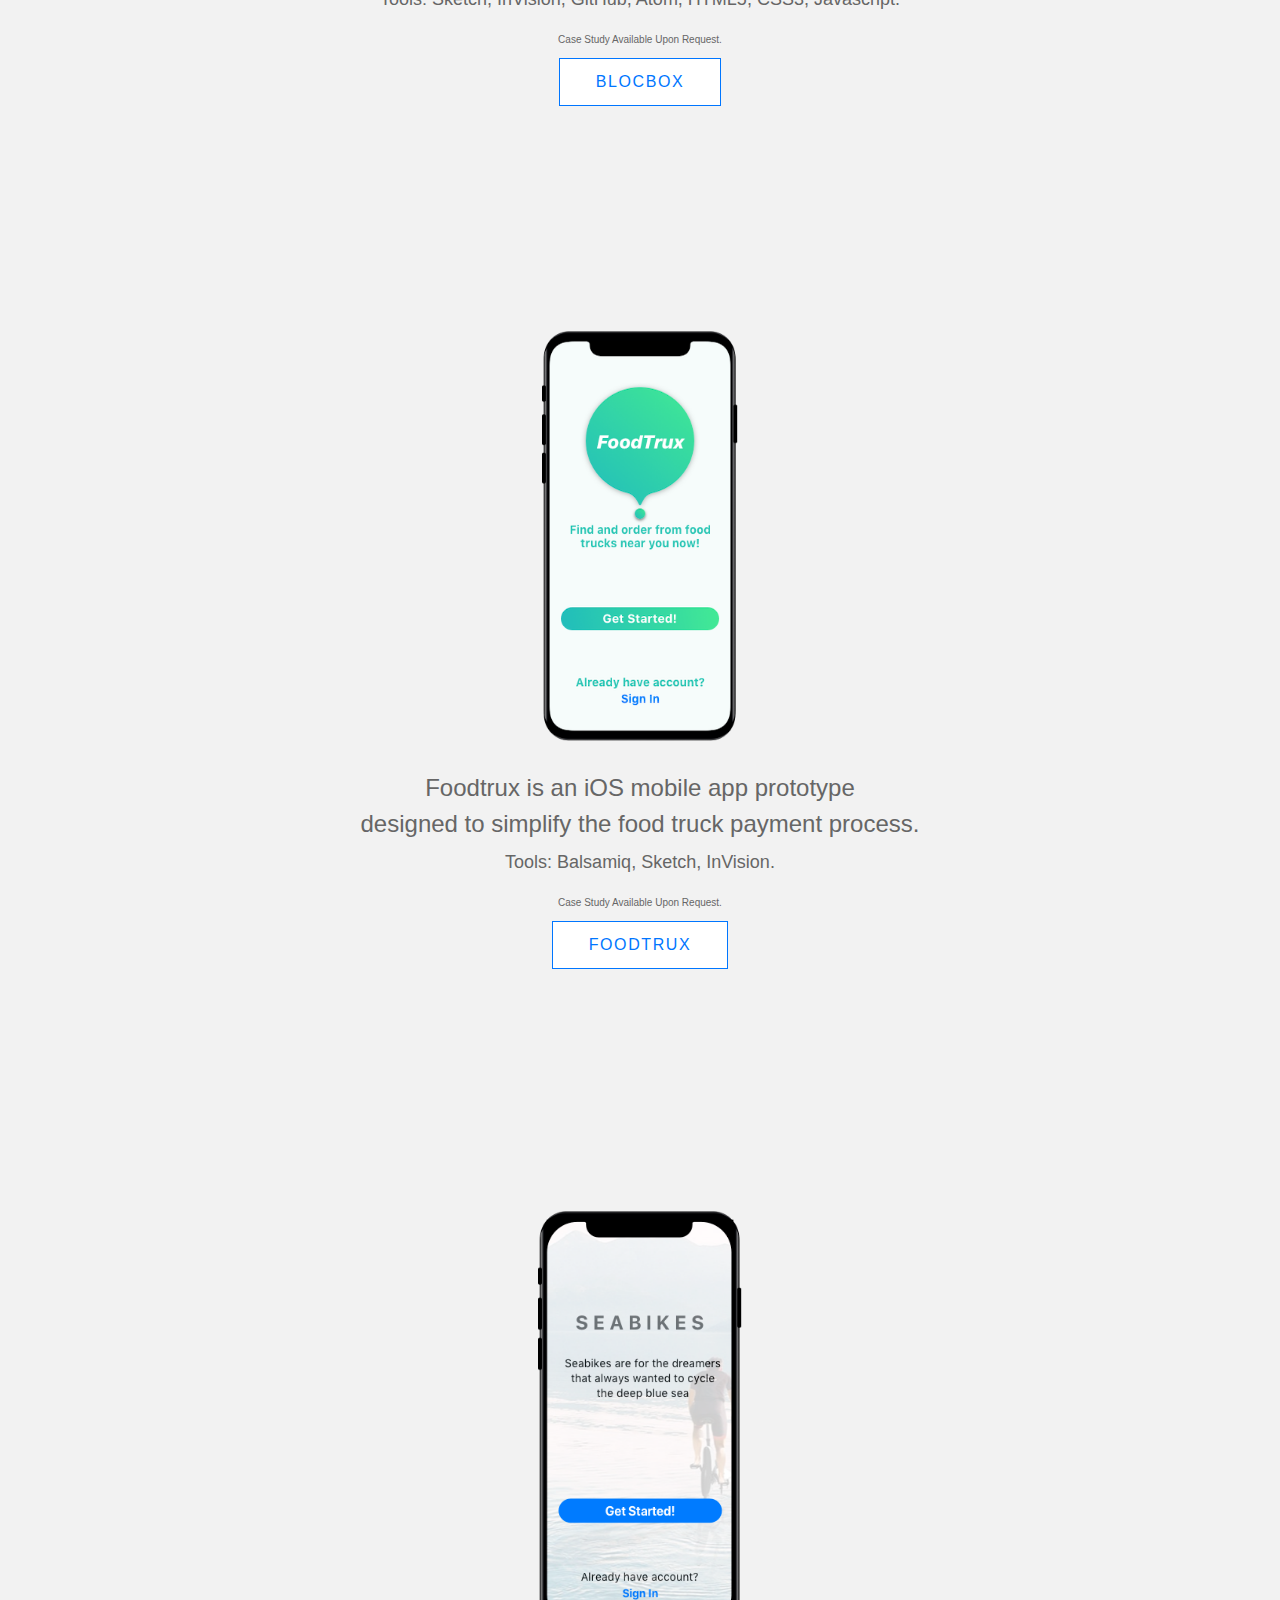
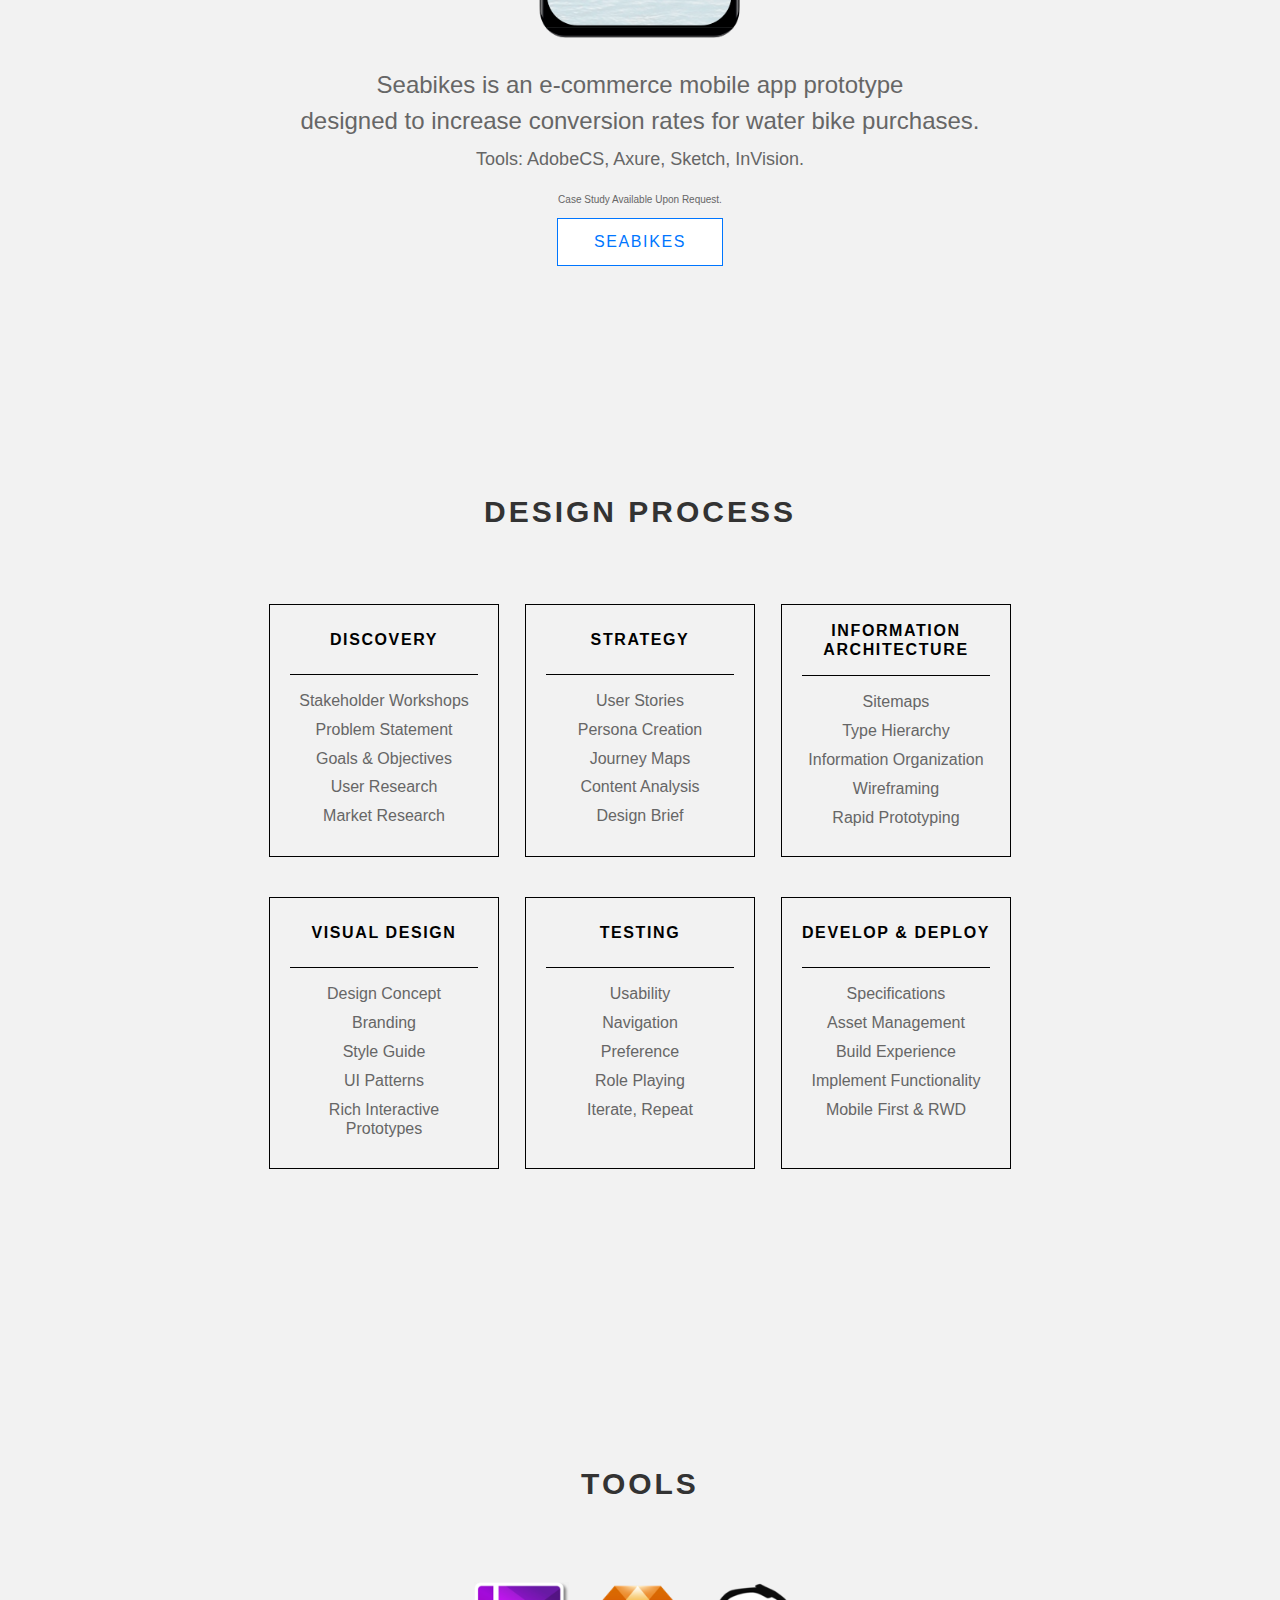
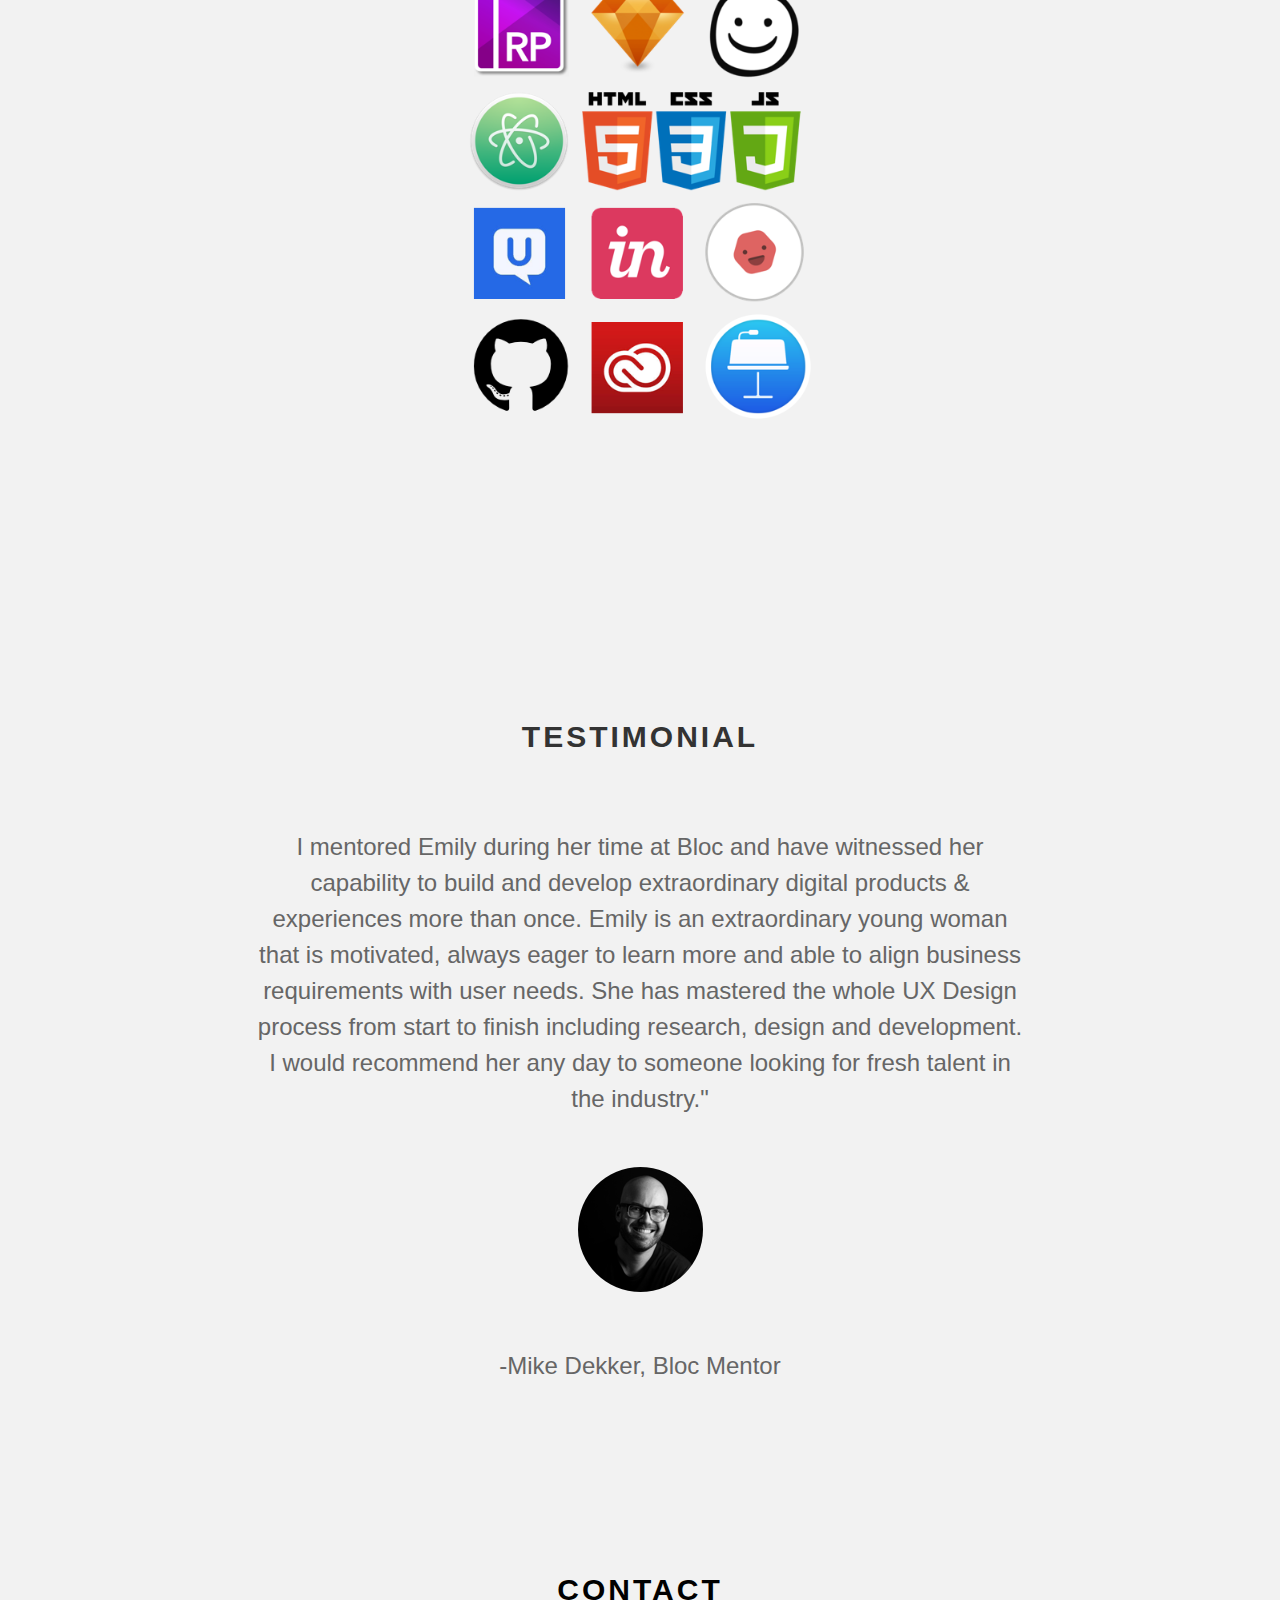
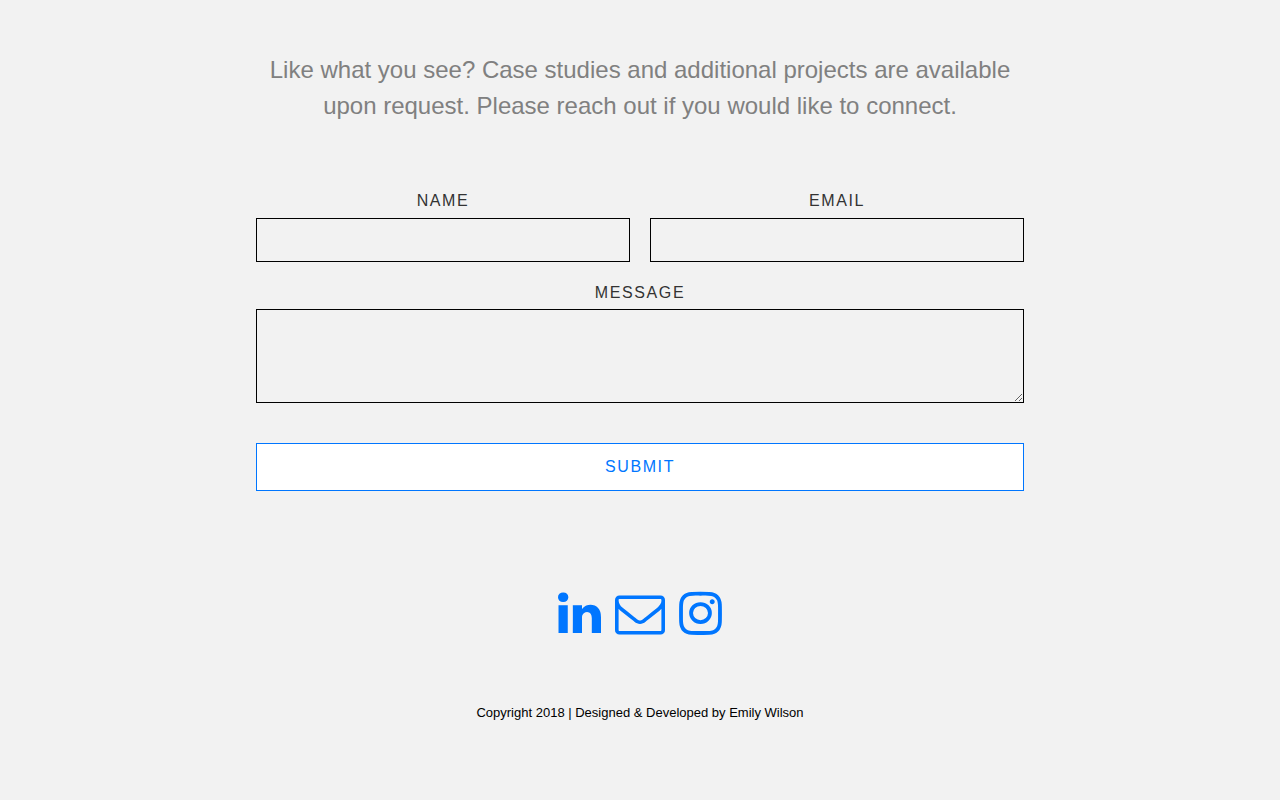
==== commit e2728d2f: "text update" ====
--- a/index.html
+++ b/index.html
@@ -82,7 +82,7 @@
 				<br></br>
 				<p>Foodtrux is an iOS mobile app prototype</p>
 				<p>designed to simplify the food truck payment process.</p>
-				<p><font size="+1">Tools: Balsamiq, Sketch, InVision</p></font>
+				<p><font size="+1">Tools: Balsamiq, Sketch, InVision.</p></font>
 				<p><font size="0">Case Study Available Upon Request.</p></font>
 				<a href="https://projects.invisionapp.com/share/ZWOJFF0TDQX#/screens" class="btn btn--primary btn--lg">Foodtrux</a>
 			</div>
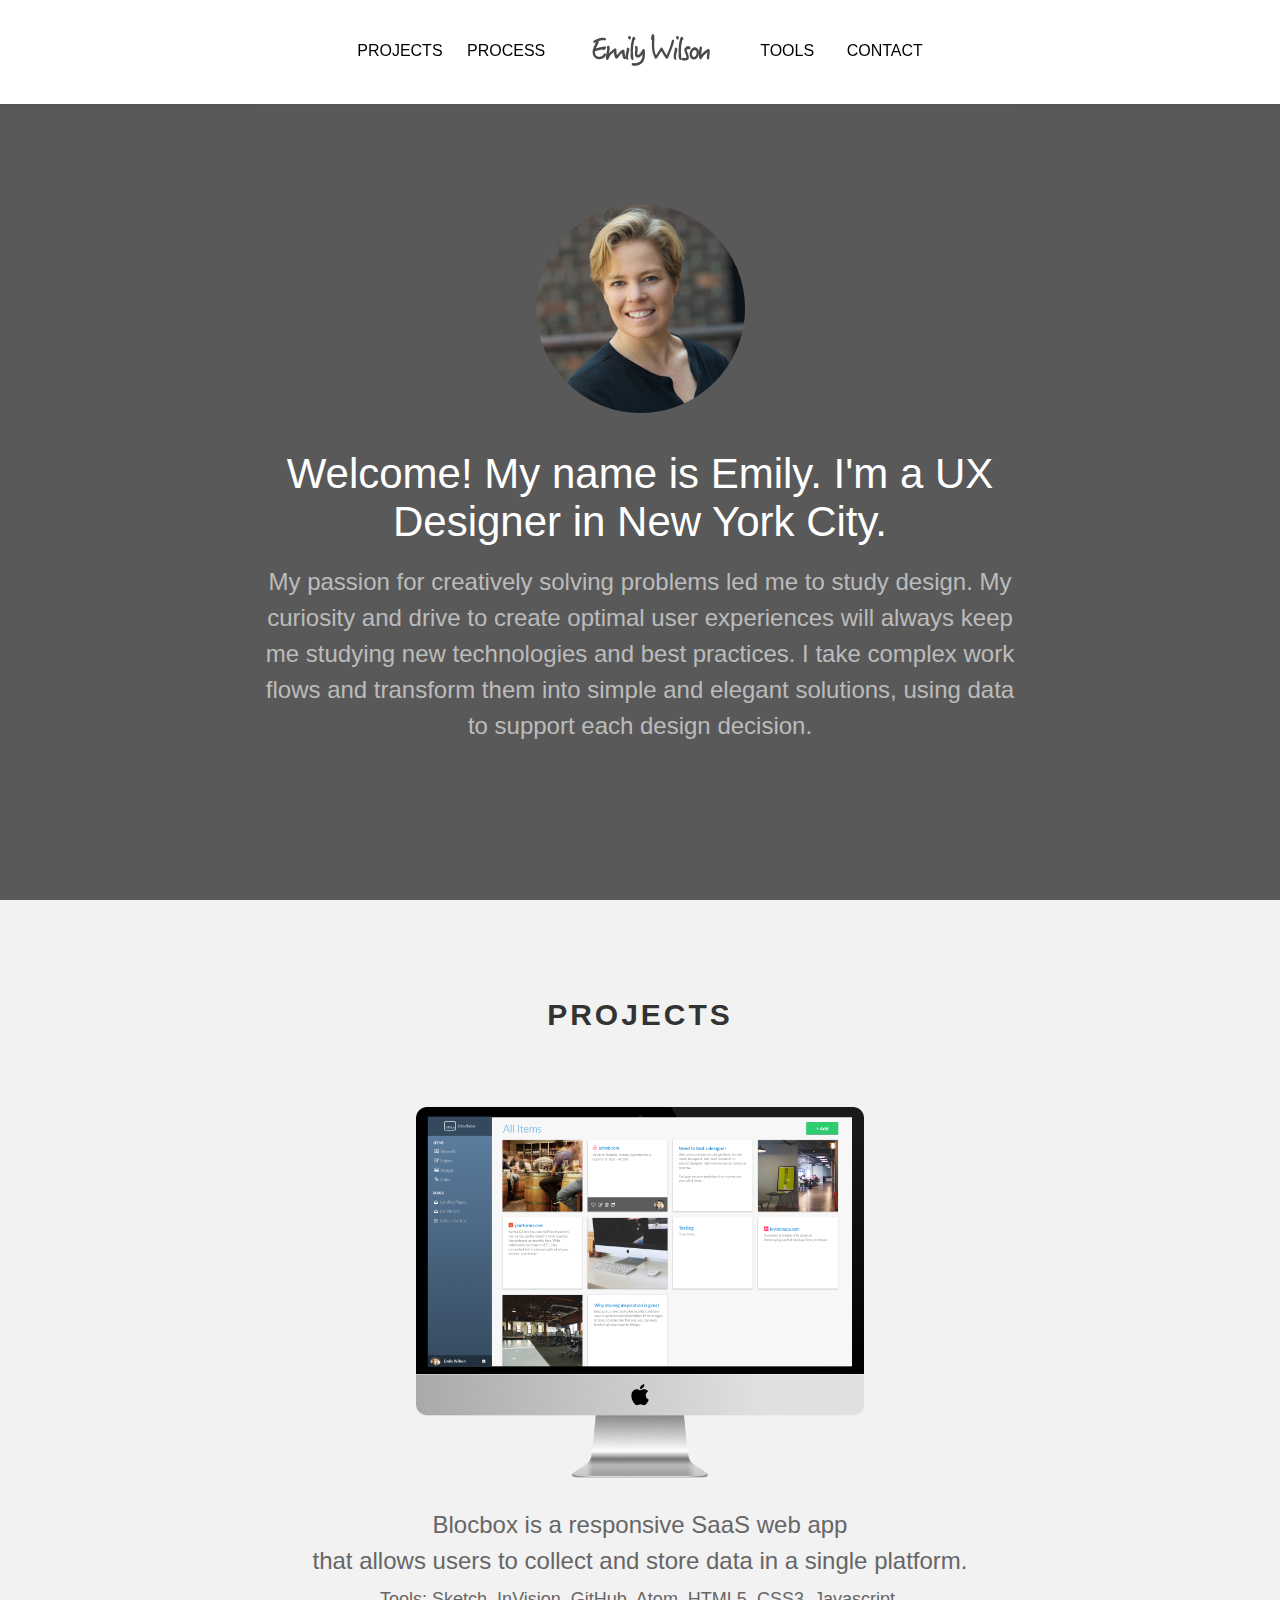
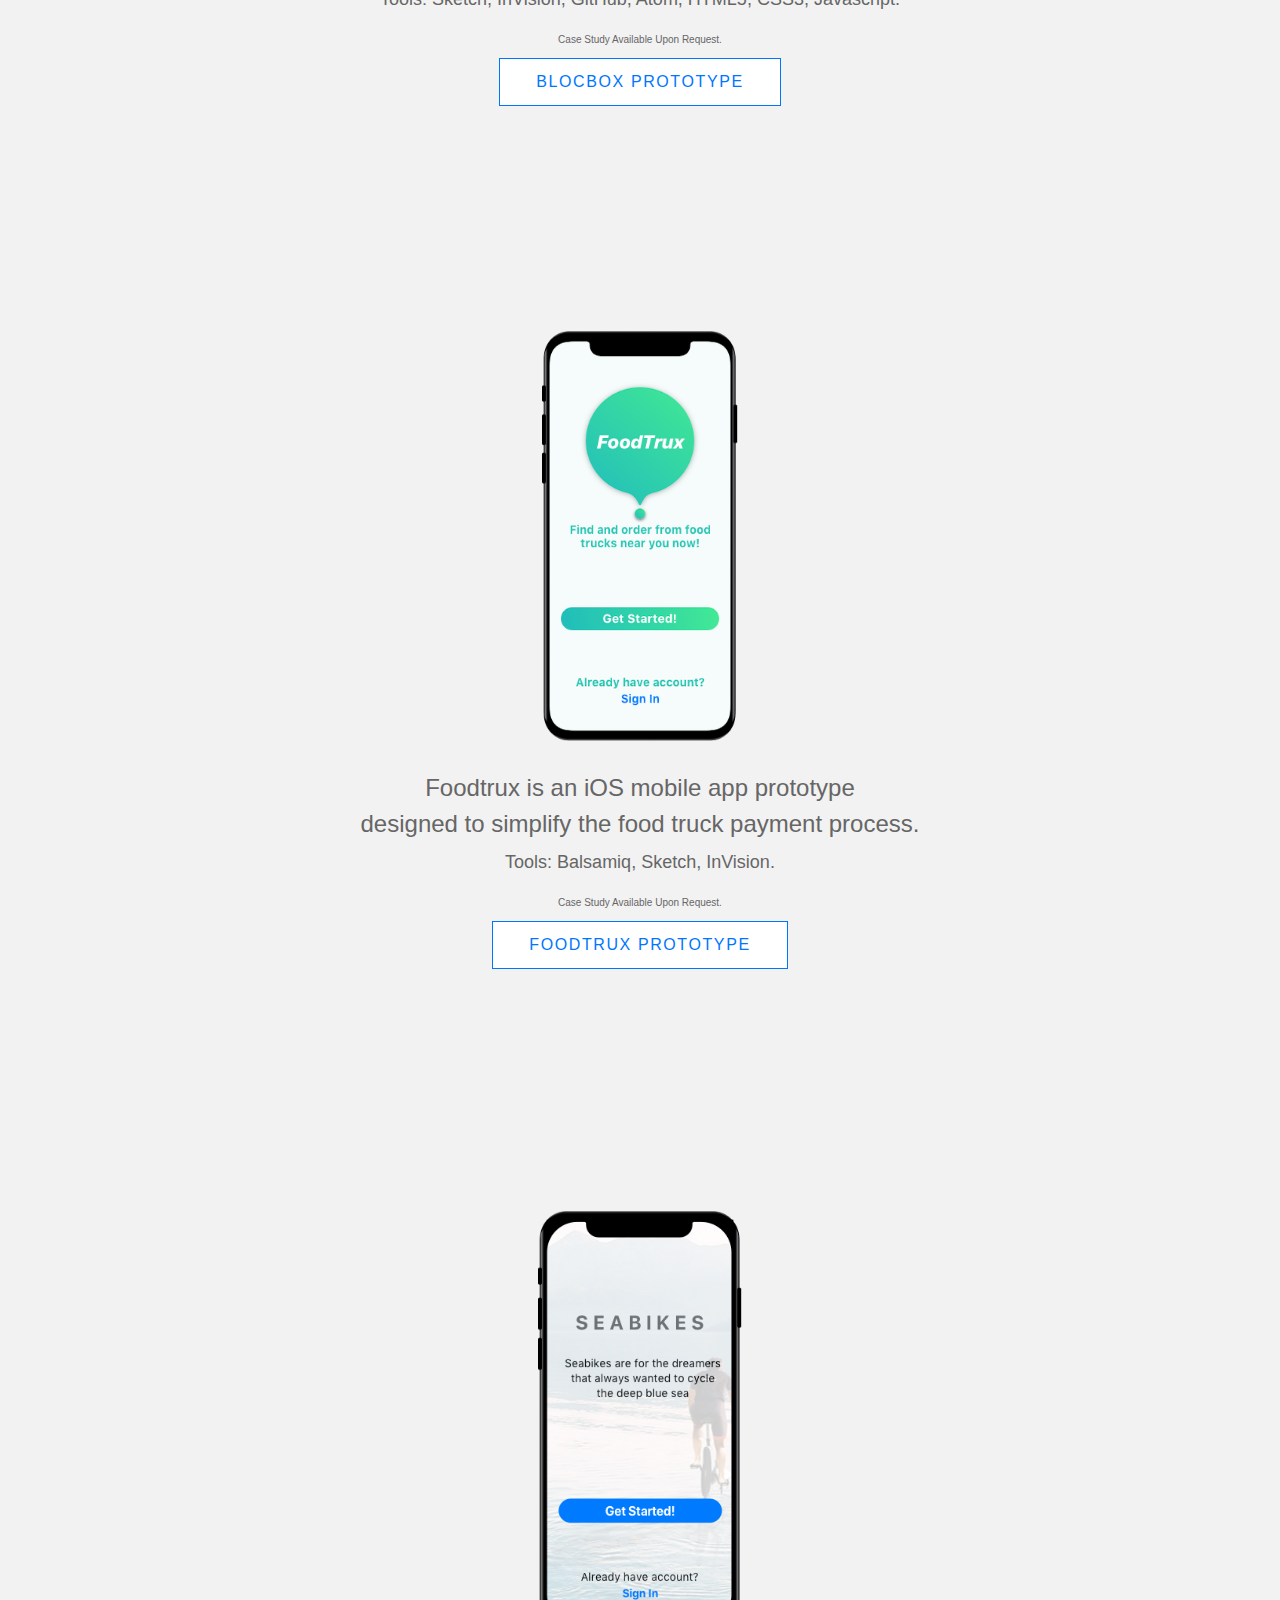
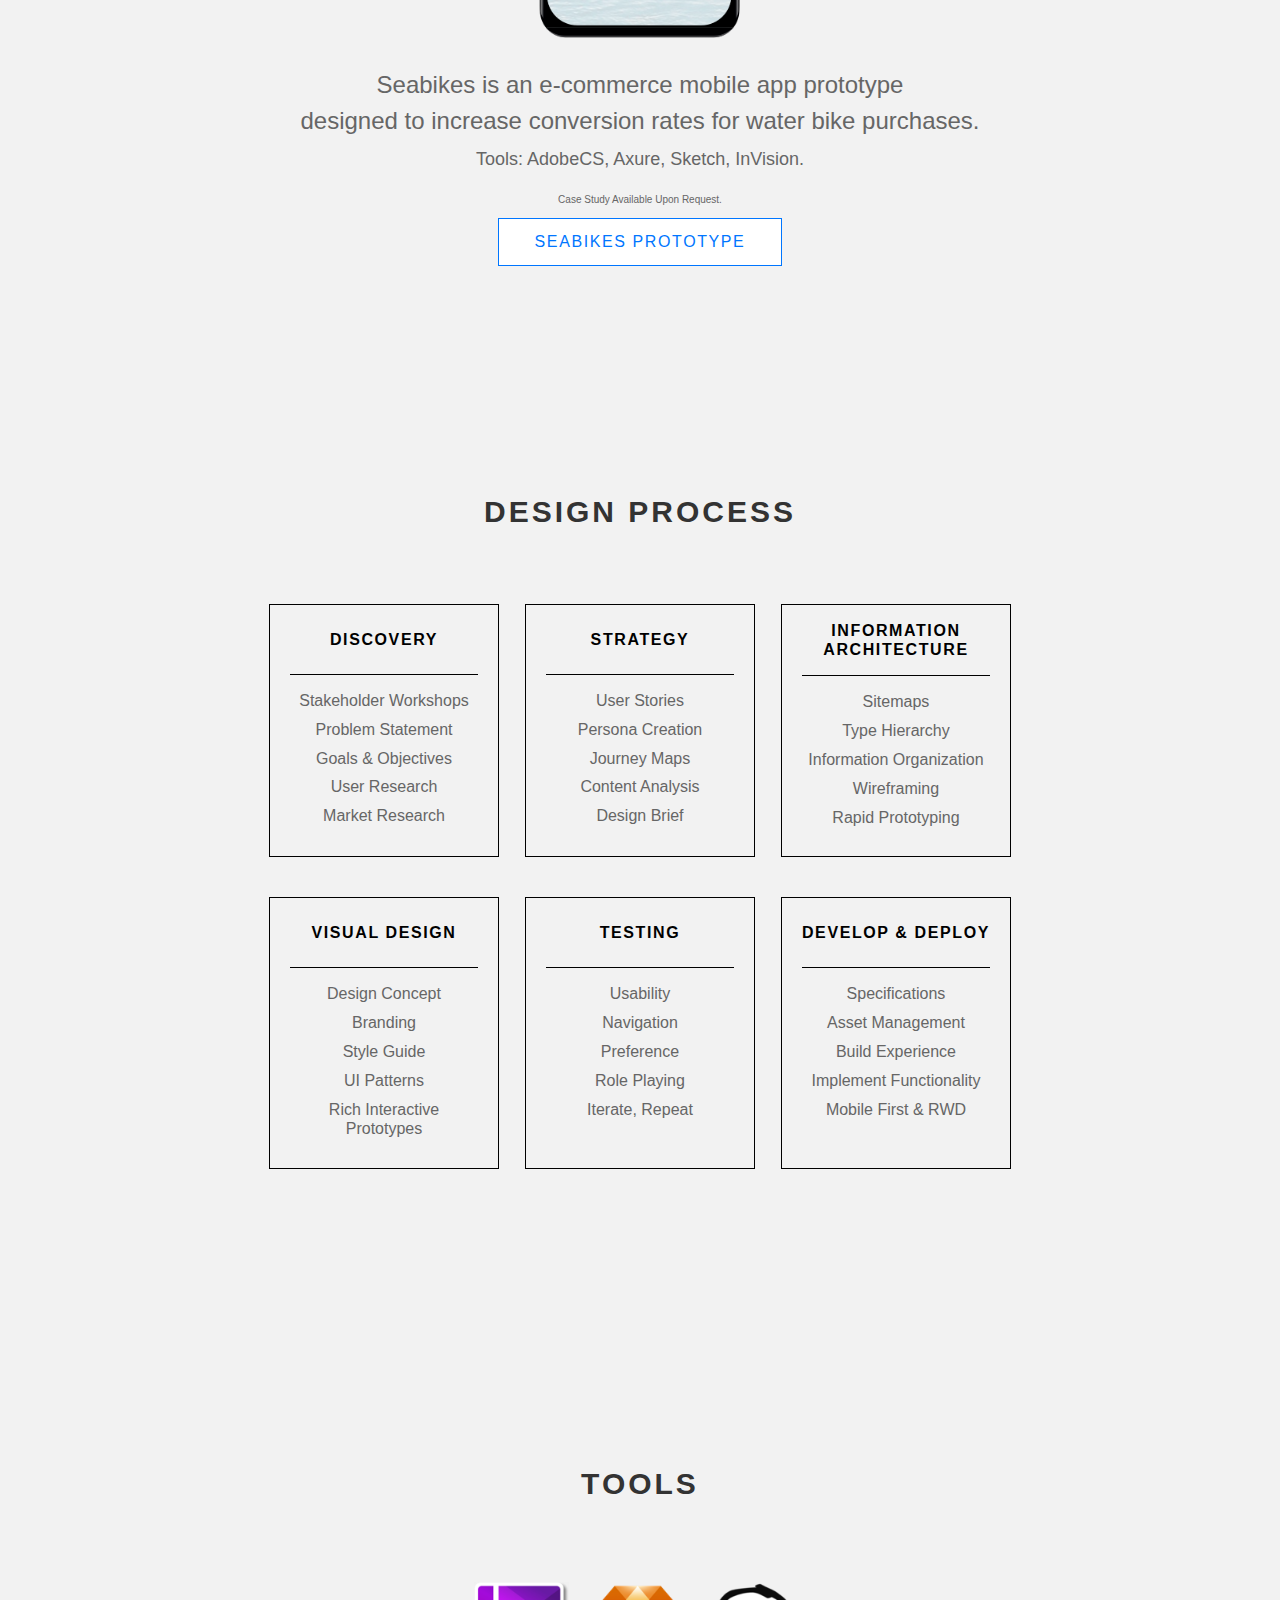
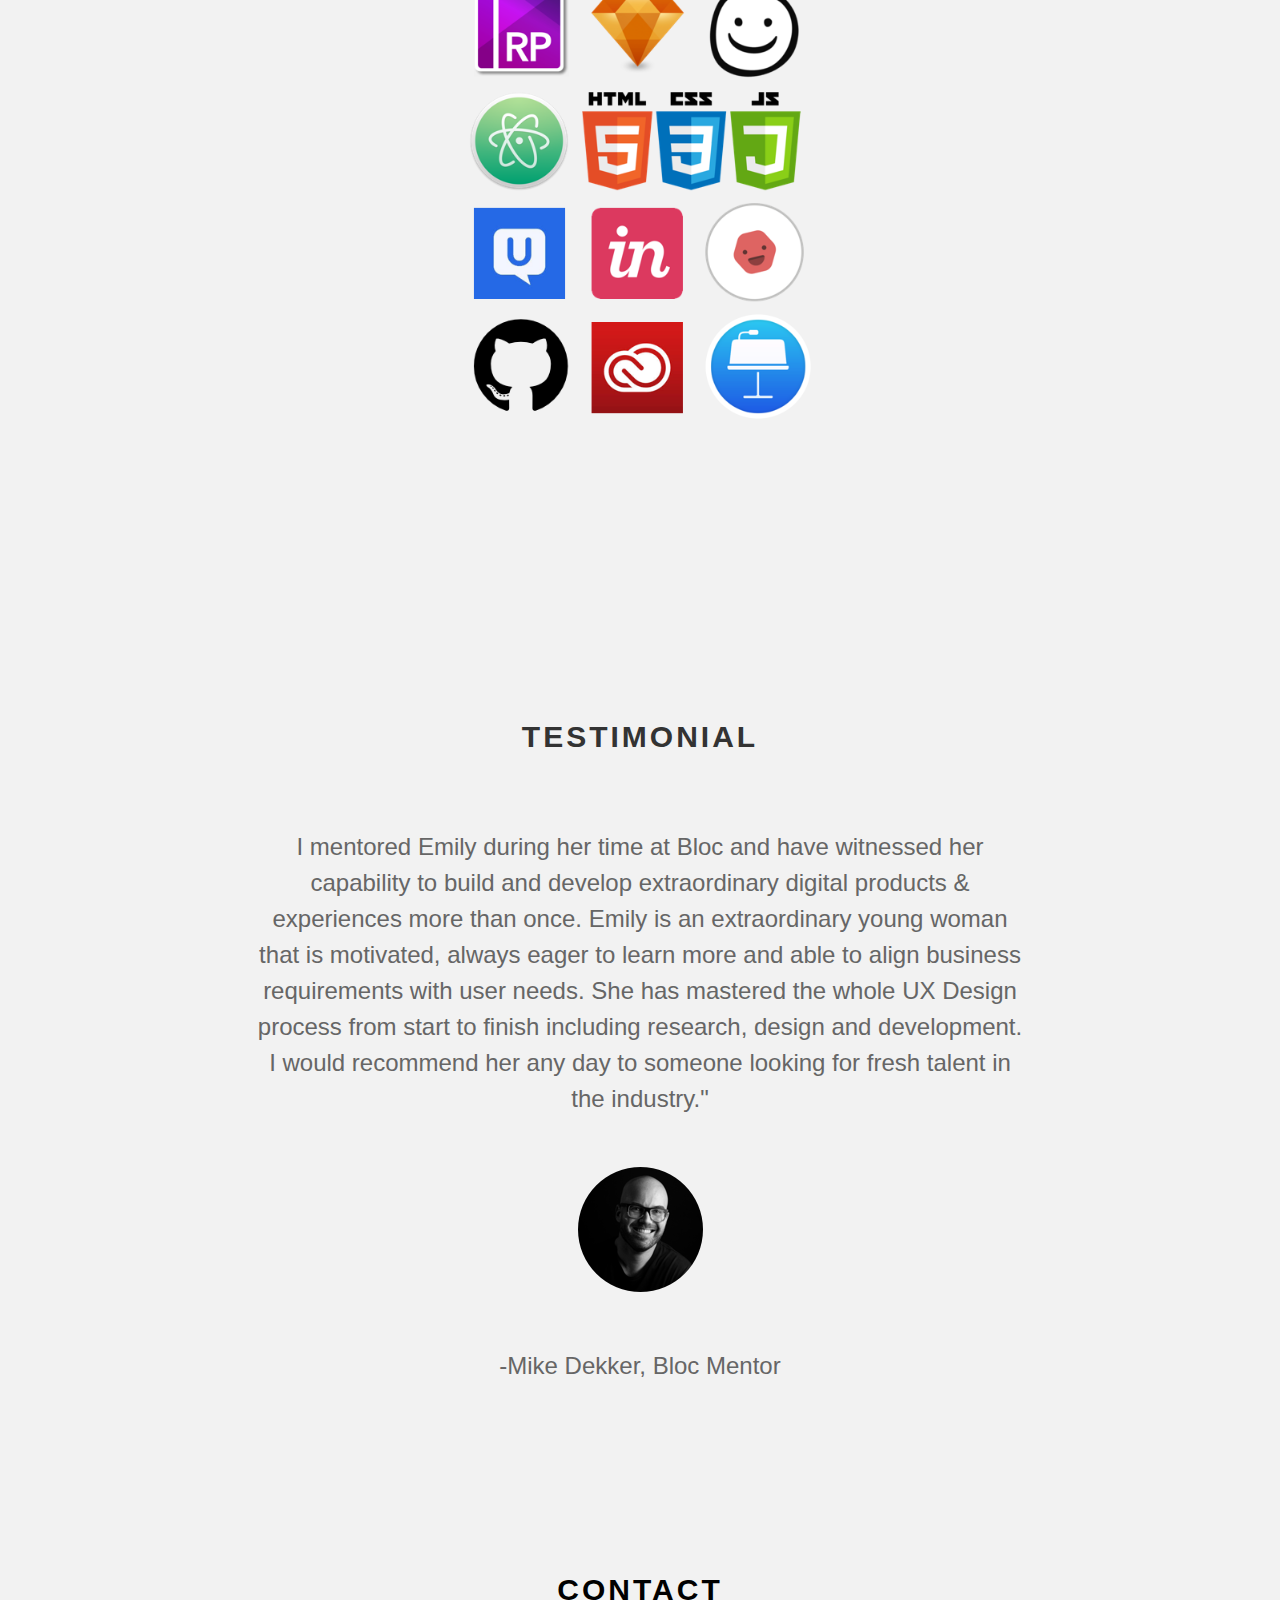
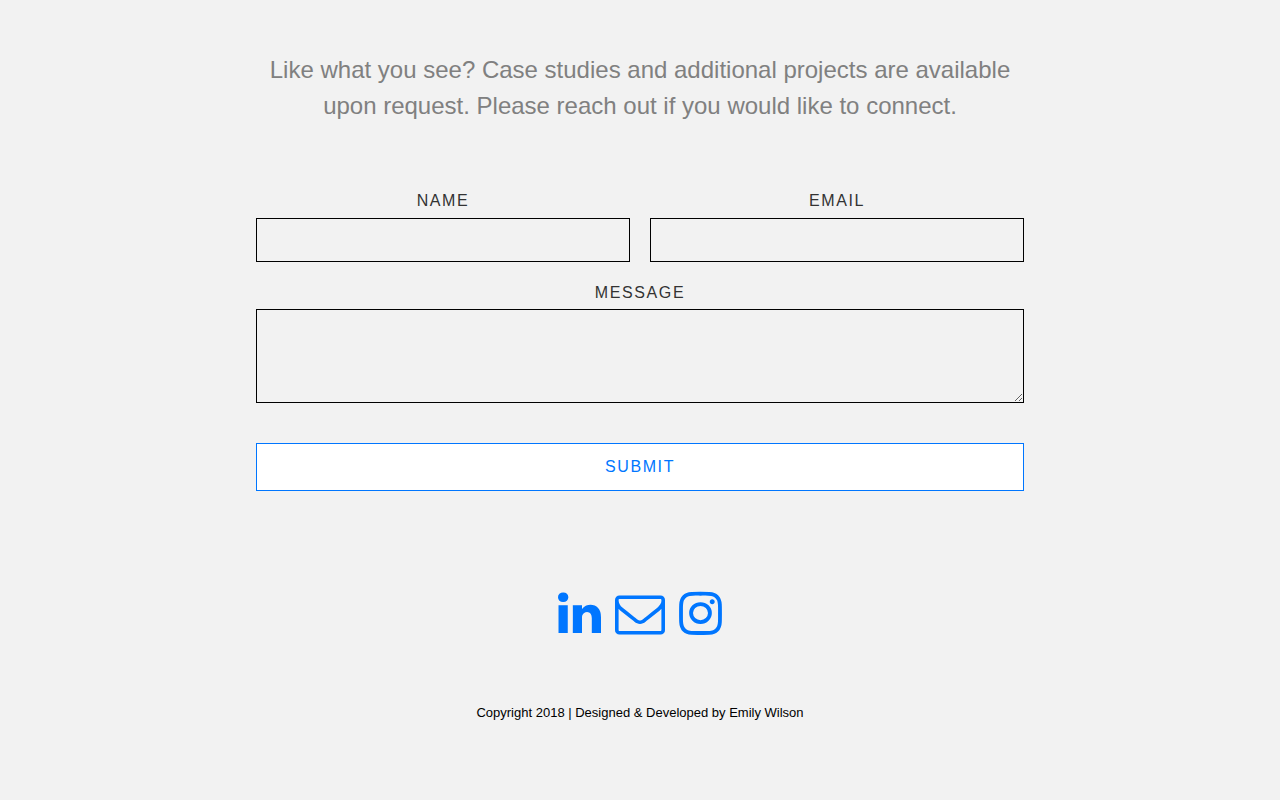
==== commit dda0ed3d: "removed cv" ====
--- a/index.html
+++ b/index.html
@@ -56,7 +56,7 @@
         <h1><font color="white">Welcome! My name is Emily. I'm a UX Designer in New York City.</h1>
 				<p>My passion for creatively solving problems led me to study design. My curiosity and drive to create optimal user experiences will always keep me studying new technologies and best practices. I take complex work flows and transform them into simple and elegant solutions, using data to support each design decision.</p></font>
 				<br></br>
-				<a href="img/EmilyWilson_UX_Designer2.pdf" class="btn btn--primary btn--lg">Download my CV</a><br></br>
+				<!-- <a href="img/EmilyWilson_UX_Designer2.pdf" class="btn btn--primary btn--lg">Download my CV</a><br></br> -->
 			</div>
 		</section>
 
@@ -71,7 +71,7 @@
 				<p>that allows users to collect and store data in a single platform.</p>
 				<p><font size="+1">Tools: Sketch, InVision, GitHub, Atom, HTML5, CSS3, Javascript.</p></font>
 				<p><font size="0">Case Study Available Upon Request.</p></font>
-				<a href="https://projects.invisionapp.com/share/JXOAKZWT6BK#/screens" class="btn btn--primary btn--lg">Blocbox</a>
+				<a href="https://projects.invisionapp.com/share/JXOAKZWT6BK#/screens" class="btn btn--primary btn--lg">Blocbox Prototype</a>
 			</div>
 		</section>
 
@@ -84,7 +84,7 @@
 				<p>designed to simplify the food truck payment process.</p>
 				<p><font size="+1">Tools: Balsamiq, Sketch, InVision.</p></font>
 				<p><font size="0">Case Study Available Upon Request.</p></font>
-				<a href="https://projects.invisionapp.com/share/ZWOJFF0TDQX#/screens" class="btn btn--primary btn--lg">Foodtrux</a>
+				<a href="https://projects.invisionapp.com/share/ZWOJFF0TDQX#/screens" class="btn btn--primary btn--lg">Foodtrux Prototype</a>
 			</div>
 		</section>
 
@@ -97,7 +97,7 @@
 				<p>designed to increase conversion rates for water bike purchases.</p>
 				<p><font size="+1">Tools: AdobeCS, Axure, Sketch, InVision.</p></font>
 				<p><font size="0">Case Study Available Upon Request.</p></font>
-				<a href="https://projects.invisionapp.com/share/ARMYK23VFE2#/screens" class="btn btn--primary btn--lg">Seabikes</a>
+				<a href="https://projects.invisionapp.com/share/ARMYK23VFE2#/screens" class="btn btn--primary btn--lg">Seabikes Prototype</a>
 				<br></br>
 			</div>
 		</section>
